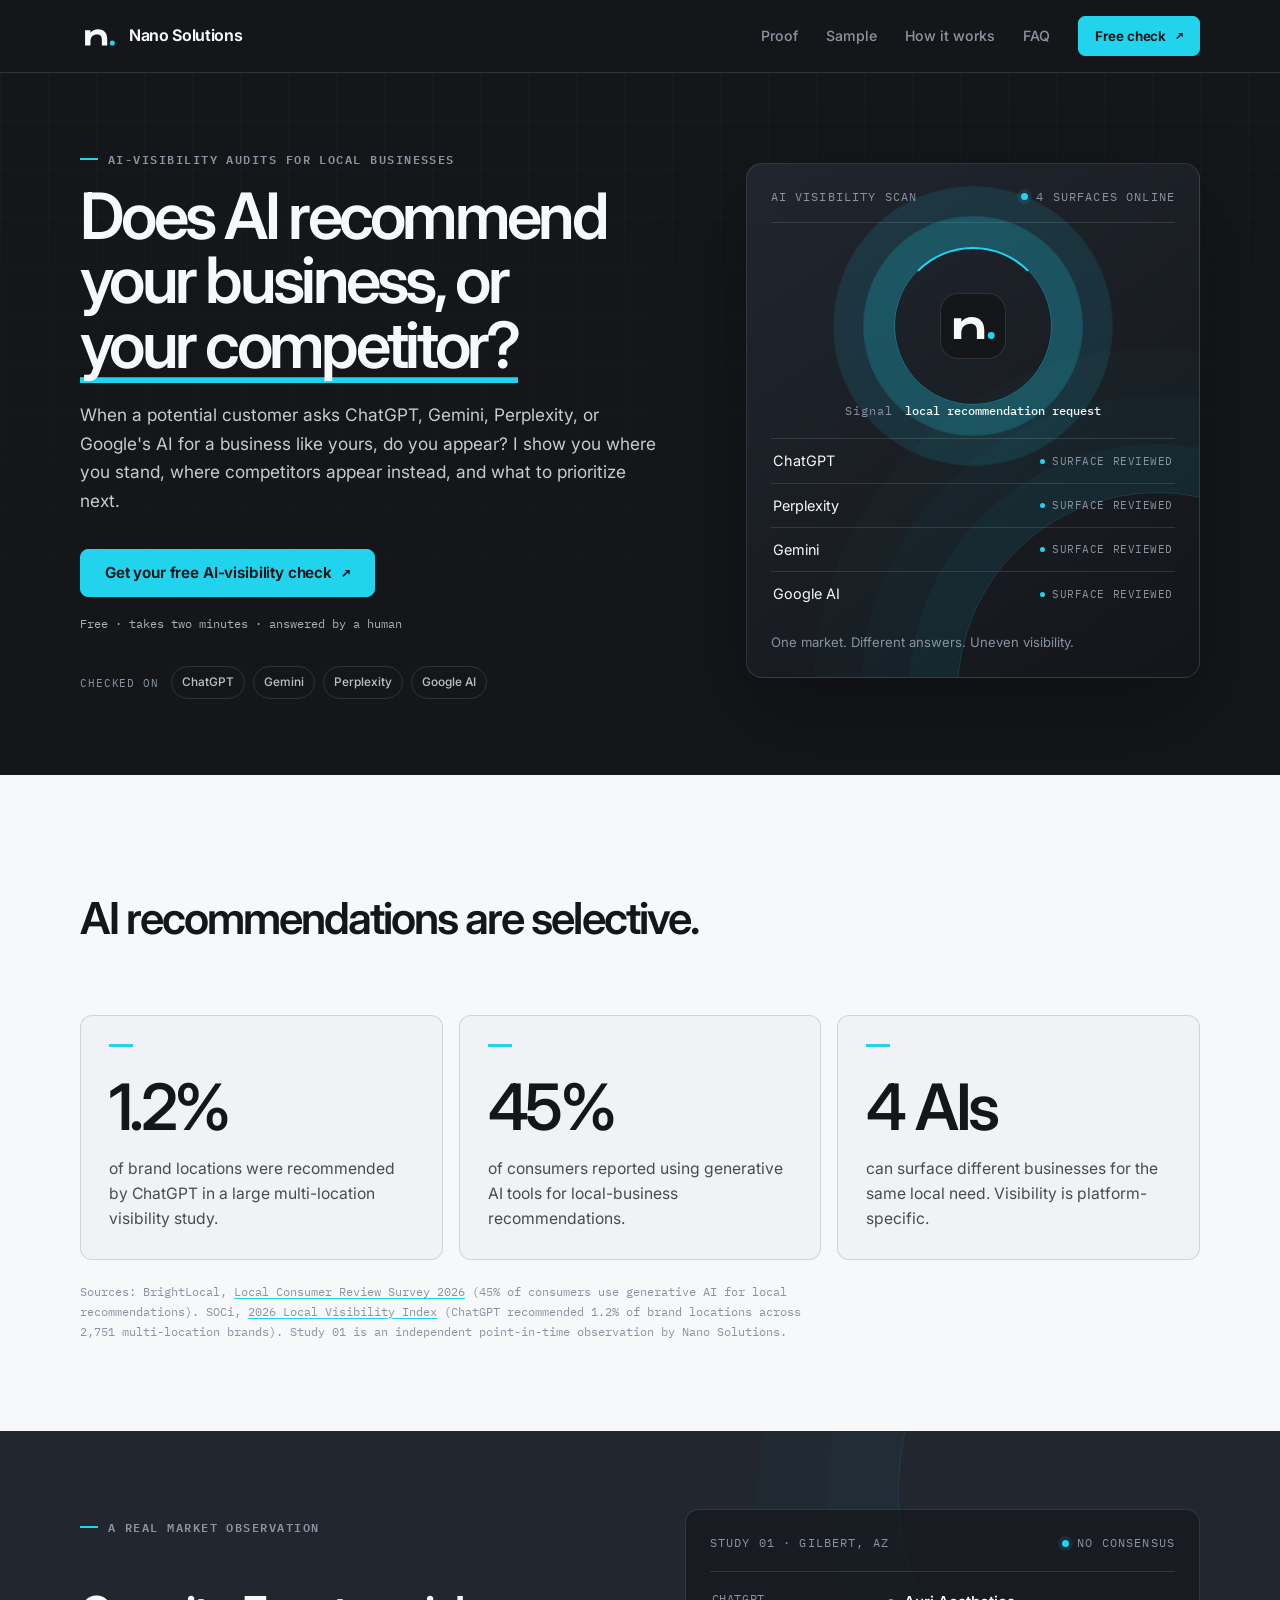
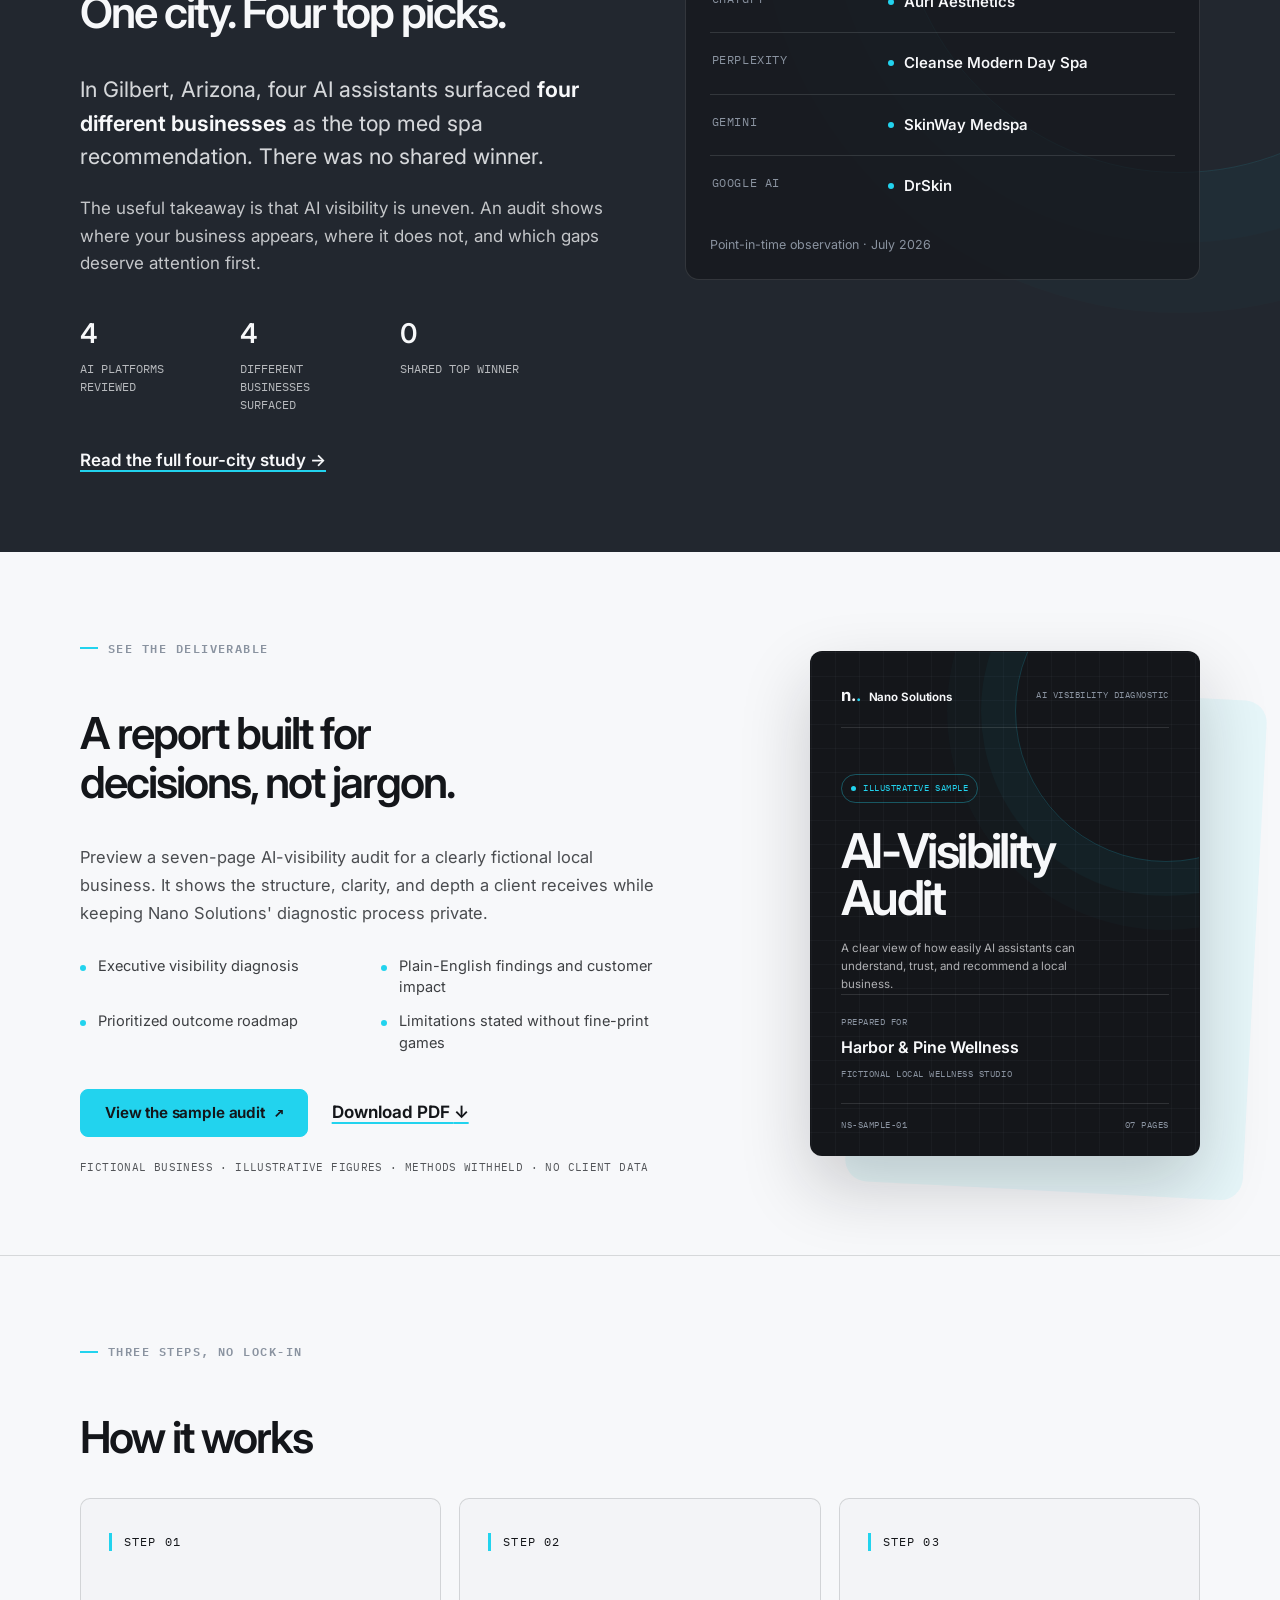
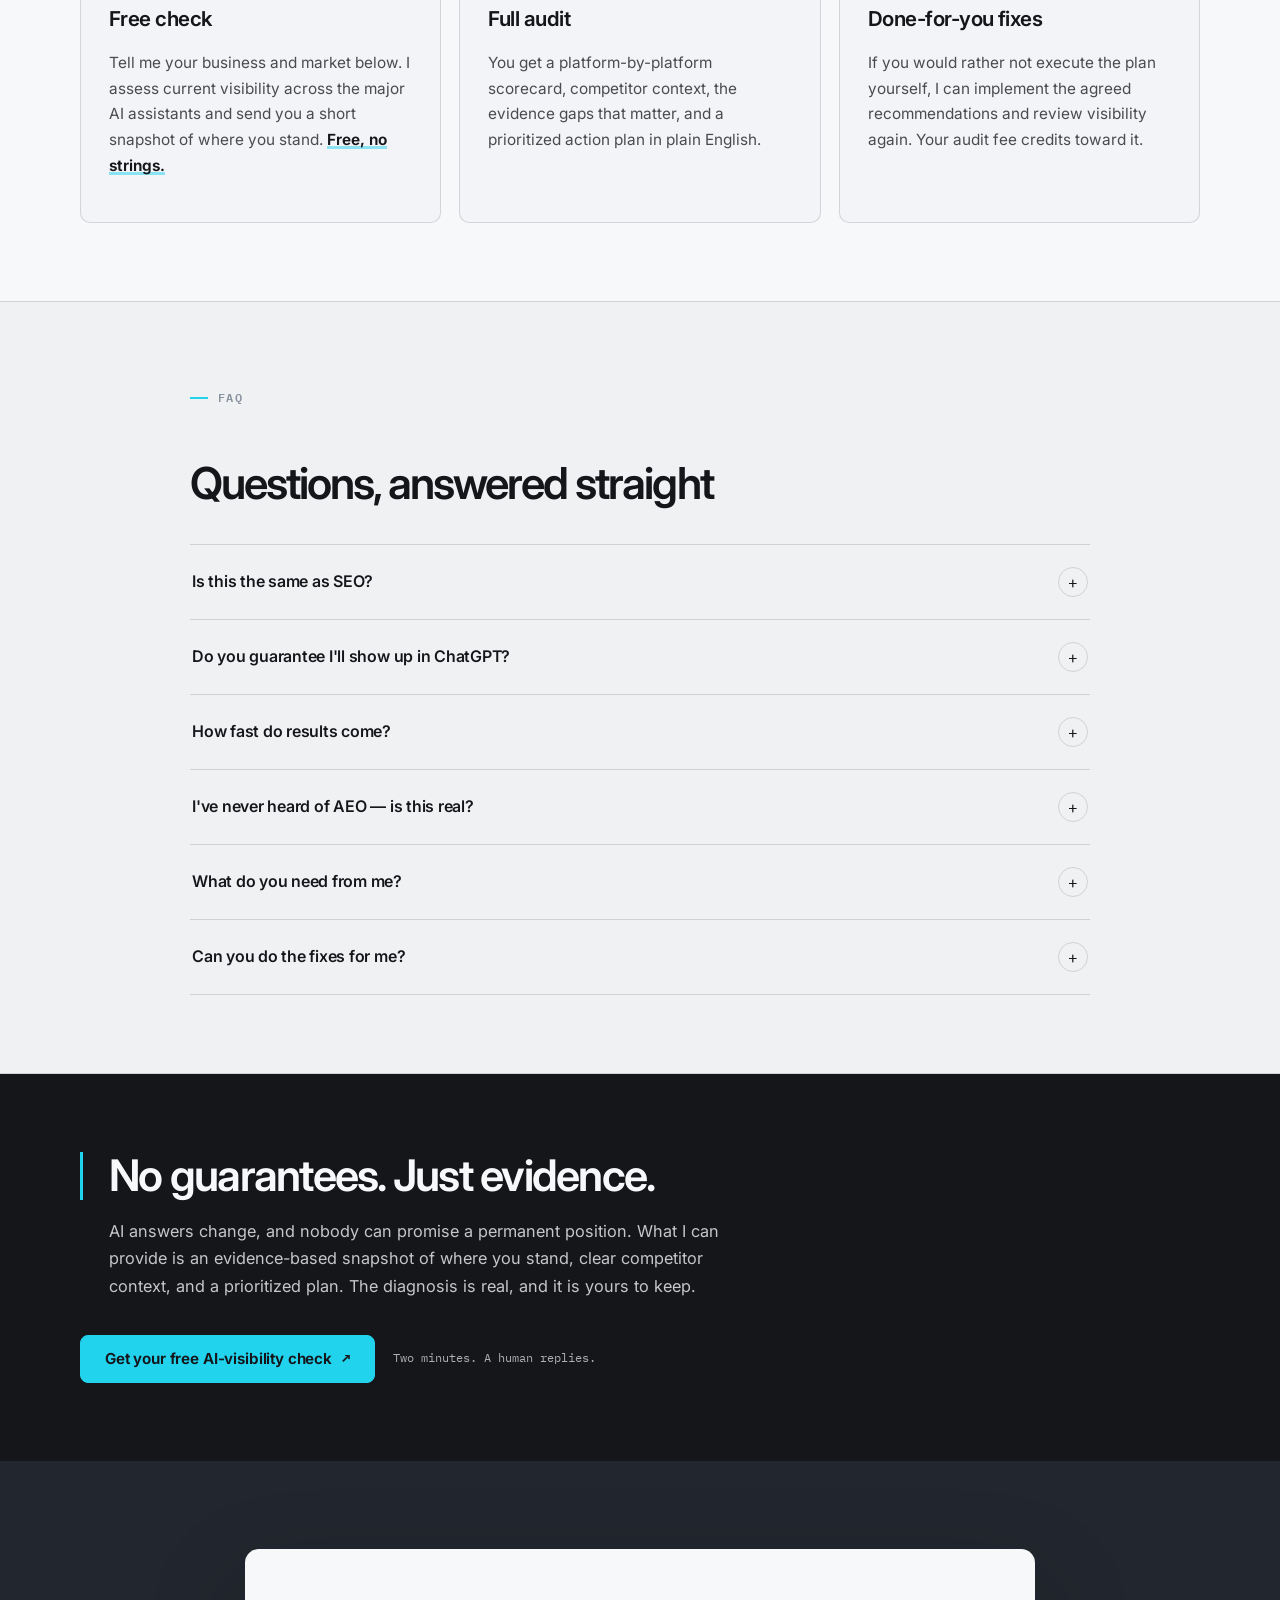
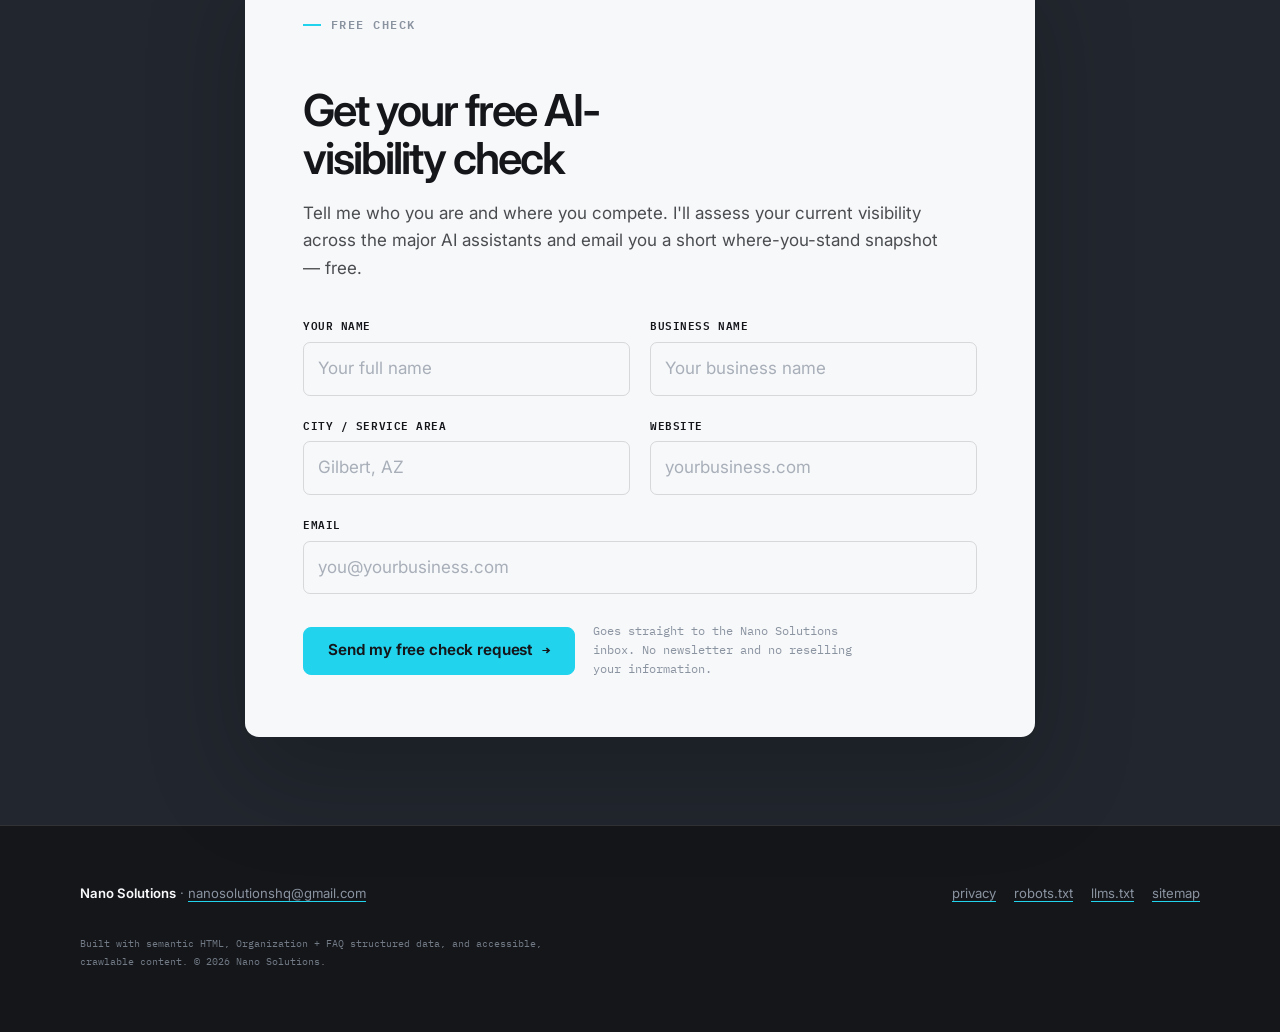
==== index.html @ 718b3ea7 "Publish privacy-safe Nano Solutions site" ====
<!DOCTYPE html>
<html lang="en">
<head>
  <meta charset="utf-8">
  <meta name="viewport" content="width=device-width, initial-scale=1">
  <title>Does AI Recommend Your Business? — Nano Solutions</title>
  <meta name="description" content="Nano Solutions checks whether ChatGPT, Gemini, Perplexity, and Google's AI recommend your local business — and hands you the fixes. Get a free AI-visibility check.">
  <link rel="canonical" href="https://nanosolutionshq.github.io/">
  <meta name="theme-color" content="#14161A">
  <meta name="color-scheme" content="light dark">
  <link rel="icon" type="image/svg+xml" href="favicon.svg">
  <link rel="icon" type="image/png" sizes="32x32" href="favicon-32.png">
  <link rel="apple-touch-icon" sizes="180x180" href="apple-touch-icon.png">
  <link rel="manifest" href="site.webmanifest">

  <!-- Open Graph / social -->
  <meta property="og:type" content="website">
  <meta property="og:site_name" content="Nano Solutions">
  <meta property="og:url" content="https://nanosolutionshq.github.io/">
  <meta property="og:title" content="Does AI recommend your business, or your competitor?">
  <meta property="og:description" content="When someone asks ChatGPT, Gemini, Perplexity, or Google's AI for the best business like yours, does it name you? I check all four, show you where you stand, and hand you the fixes.">
  <meta property="og:image" content="https://nanosolutionshq.github.io/og.png">
  <meta property="og:image:width" content="1200">
  <meta property="og:image:height" content="630">
  <meta property="og:image:alt" content="Nano Solutions — Does AI recommend your business, or your competitor?">
  <meta name="twitter:card" content="summary_large_image">
  <meta name="twitter:title" content="Does AI recommend your business, or your competitor?">
  <meta name="twitter:description" content="See whether ChatGPT, Gemini, Perplexity, and Google's AI surface your business — and get a clear priority list.">
  <meta name="twitter:image" content="https://nanosolutionshq.github.io/og.png">
  <meta name="twitter:image:alt" content="Nano Solutions — Does AI recommend your business, or your competitor?">

  <!-- Brand typography -->
  <link rel="preconnect" href="https://fonts.googleapis.com">
  <link rel="preconnect" href="https://fonts.gstatic.com" crossorigin>
  <link href="https://fonts.googleapis.com/css2?family=IBM+Plex+Mono:wght@400;500;600&amp;family=Inter:wght@400..800&amp;display=swap" rel="stylesheet">

  <!-- Structured data: Organization + WebSite + WebPage + FAQPage -->
  <script type="application/ld+json">
  {
    "@context": "https://schema.org",
    "@graph": [
      {
        "@type": "Organization",
        "@id": "https://nanosolutionshq.github.io/#org",
        "name": "Nano Solutions",
        "url": "https://nanosolutionshq.github.io/",
        "email": "nanosolutionshq@gmail.com",
        "image": "https://nanosolutionshq.github.io/og.png",
        "logo": "https://nanosolutionshq.github.io/logo.png",
        "slogan": "Does AI recommend your business, or your competitor?",
        "description": "Nano Solutions provides AI-visibility audits for local businesses, with platform-by-platform findings, competitor context, and prioritized recommendations.",
        "areaServed": { "@type": "Country", "name": "United States" },
        "knowsAbout": [
          "Answer Engine Optimization (AEO)",
          "Generative Engine Optimization (GEO)",
          "AI search visibility",
          "ChatGPT business recommendations",
          "Google AI Overviews",
          "Perplexity local recommendations",
          "Gemini local recommendations",
          "Local SEO"
        ],
        "contactPoint": {
          "@type": "ContactPoint",
          "email": "nanosolutionshq@gmail.com",
          "contactType": "sales",
          "availableLanguage": "English"
        },
        "makesOffer": [
          {
            "@type": "Offer",
            "name": "Free AI-visibility check",
            "price": "0",
            "priceCurrency": "USD",
            "description": "A concise review of current visibility across the major AI assistants for a business and its market."
          },
          {
            "@type": "Offer",
            "name": "Full AI-visibility audit",
            "description": "Platform-by-platform visibility findings, competitor context, evidence gaps, and a prioritized recommendation plan."
          },
          {
            "@type": "Offer",
            "name": "Done-for-you AI-visibility fixes",
            "description": "Implementation of agreed recommendations with a follow-up visibility review."
          }
        ]
      },
      {
        "@type": "WebSite",
        "@id": "https://nanosolutionshq.github.io/#website",
        "url": "https://nanosolutionshq.github.io/",
        "name": "Nano Solutions",
        "publisher": { "@id": "https://nanosolutionshq.github.io/#org" },
        "inLanguage": "en-US"
      },
      {
        "@type": "WebPage",
        "@id": "https://nanosolutionshq.github.io/#webpage",
        "url": "https://nanosolutionshq.github.io/",
        "name": "Does AI Recommend Your Business? — Nano Solutions",
        "description": "Nano Solutions checks whether ChatGPT, Gemini, Perplexity, and Google's AI recommend your local business — and hands you the fixes. Get a free AI-visibility check.",
        "isPartOf": { "@id": "https://nanosolutionshq.github.io/#website" },
        "about": { "@id": "https://nanosolutionshq.github.io/#org" },
        "inLanguage": "en-US"
      },
      {
        "@type": "FAQPage",
        "@id": "https://nanosolutionshq.github.io/#faq",
        "mainEntity": [
          {
            "@type": "Question",
            "name": "Is this the same as SEO?",
            "acceptedAnswer": {
              "@type": "Answer",
              "text": "No. SEO focuses on search results. This checks whether AI assistants name your business when someone asks for a recommendation. The disciplines overlap, but visibility in one does not guarantee visibility in the other."
            }
          },
          {
            "@type": "Question",
            "name": "Do you guarantee I'll show up in ChatGPT?",
            "acceptedAnswer": {
              "@type": "Answer",
              "text": "No — and anyone who guarantees that is lying. AI answers change across platforms and over time. What I provide is an honest, evidence-based snapshot of where you stand today and a prioritized plan for what to improve."
            }
          },
          {
            "@type": "Question",
            "name": "How fast do results come?",
            "acceptedAnswer": {
              "@type": "Answer",
              "text": "The audit itself is delivered in 3–5 days. Visibility can change over the following weeks after recommendations are implemented, but timing varies by platform and market."
            }
          },
          {
            "@type": "Question",
            "name": "I've never heard of AEO — is this real?",
            "acceptedAnswer": {
              "@type": "Answer",
              "text": "Yes. BrightLocal's 2026 survey found that 45% of consumers use generative AI for local-business recommendations, while SOCi found ChatGPT recommended 1.2% of brand locations in a large multi-location visibility study. AI visibility is already measurable — and highly selective."
            }
          },
          {
            "@type": "Question",
            "name": "What do you need from me?",
            "acceptedAnswer": {
              "@type": "Answer",
              "text": "Just your business name, city or service area, website, and main services. A Google Business Profile link helps but isn't required."
            }
          },
          {
            "@type": "Question",
            "name": "Can you do the fixes for me?",
            "acceptedAnswer": {
              "@type": "Answer",
              "text": "Yes. After the audit you can take the fix list and run with it, or have me implement it — done-for-you fixes are a separate engagement, and your audit fee credits toward it."
            }
          }
        ]
      }
    ]
  }
  </script>
  <link rel="stylesheet" href="assets/css/site.css?v=20260714-3">
  <script defer src="https://cloud.umami.is/script.js" data-website-id="a9b7ba1e-7be3-4b48-bb45-84d004ca94ab" data-domains="nanosolutionshq.github.io" data-exclude-search="true" data-exclude-hash="true" data-do-not-track="true"></script>
</head>
<body id="top">

  <a class="skip-link" href="#main">Skip to content</a>

  <header class="site-head">
    <div class="wrap">
      <a class="wordmark" href="#top" aria-label="Nano Solutions — home"><img class="brand-mark" src="assets/brand/mark-light.svg" alt="" width="38" height="38">Nano Solutions</a>
      <nav class="site-nav" aria-label="Site">
        <a href="#proof">Proof</a>
        <a href="#sample">Sample</a>
        <a href="#how-it-works">How it works</a>
        <a href="#faq">FAQ</a>
        <a class="btn small" href="#free-check" data-umami-event="free-check-cta" data-umami-event-placement="header">Free check</a>
      </nav>
    </div>
  </header>

  <main id="main">

    <!-- 1 · Hero -->
    <section class="hero" aria-labelledby="hero-h">
      <div class="wrap">
        <div class="hero-copy">
          <p class="eyebrow">AI-visibility audits for local businesses</p>
          <h1 id="hero-h">Does AI recommend your business, or <em>your competitor?</em></h1>
          <p class="sub">When a potential customer asks ChatGPT, Gemini, Perplexity, or Google's AI for a business like yours, do you appear? I show you where you stand, where competitors appear instead, and what to prioritize next.</p>
          <div class="cta-row">
            <a class="btn" href="#free-check" data-umami-event="free-check-cta" data-umami-event-placement="hero">Get your free AI-visibility check</a>
            <span class="micro">Free · takes two minutes · answered by a human</span>
          </div>
          <div class="engines" aria-label="AI engines checked">
            <span class="lead-in">Checked on</span>
            <span class="pill">ChatGPT</span>
            <span class="pill">Gemini</span>
            <span class="pill">Perplexity</span>
            <span class="pill">Google AI</span>
          </div>
        </div>
        <aside class="scan-panel" aria-label="AI visibility diagnostic across four engines">
          <div class="panel-bar"><span>AI visibility scan</span><span class="signal"><i aria-hidden="true"></i>4 surfaces online</span></div>
          <div class="scan-stage" aria-hidden="true">
            <div class="scan-rings"><div class="scan-core"><img src="assets/brand/mark-light.svg" alt="" width="64" height="64"></div></div>
            <div class="scan-query"><span>Signal</span><strong>local recommendation request</strong></div>
          </div>
          <ul class="engine-readout">
            <li><span>ChatGPT</span><span class="status">surface reviewed</span></li>
            <li><span>Perplexity</span><span class="status">surface reviewed</span></li>
            <li><span>Gemini</span><span class="status">surface reviewed</span></li>
            <li><span>Google AI</span><span class="status">surface reviewed</span></li>
          </ul>
          <p class="scan-foot">One market. Different answers. Uneven visibility.</p>
        </aside>
      </div>
    </section>

    <!-- 2 · Stats -->
    <section class="stats" aria-labelledby="stats-h">
      <div class="wrap">
        <div class="section-head">
          <h2 id="stats-h">AI recommendations are selective.</h2>
        </div>
        <dl class="stat-grid" aria-label="AI visibility market statistics">
          <div class="stat">
            <div class="tick" aria-hidden="true"></div>
            <dt class="value">1.2%</dt>
            <dd class="label">of brand locations were recommended by ChatGPT in a large multi-location visibility study.</dd>
          </div>
          <div class="stat">
            <div class="tick" aria-hidden="true"></div>
            <dt class="value">45%</dt>
            <dd class="label">of consumers reported using generative AI tools for local-business recommendations.</dd>
          </div>
          <div class="stat">
            <div class="tick" aria-hidden="true"></div>
            <dt class="value">4 AIs</dt>
            <dd class="label">can surface different businesses for the same local need. Visibility is platform-specific.</dd>
          </div>
        </dl>
        <p class="stat-note">Sources: BrightLocal, <a href="https://www.brightlocal.com/research/local-consumer-review-survey/">Local Consumer Review Survey 2026</a> (45% of consumers use generative AI for local recommendations). SOCi, <a href="https://www.soci.ai/news/in-ai-driven-discovery-few-brands-are-chosen-most-disappear/">2026 Local Visibility Index</a> (ChatGPT recommended 1.2% of brand locations across 2,751 multi-location brands). Study 01 is an independent point-in-time observation by Nano Solutions.</p>
      </div>
    </section>

    <!-- 3 · Proof -->
    <section class="band" id="proof" aria-labelledby="proof-h">
      <div class="wrap">
        <div class="proof-layout">
          <div>
            <div class="section-head">
              <p class="eyebrow">A real market observation</p>
              <h2 id="proof-h">One city. Four top picks.</h2>
            </div>
            <p class="proof-lead">In Gilbert, Arizona, four AI assistants surfaced <strong>four different businesses</strong> as the top med spa recommendation. There was no shared winner.</p>
            <p class="proof-body">The useful takeaway is that AI visibility is uneven. An audit shows where your business appears, where it does not, and which gaps deserve attention first.</p>
            <div class="proof-figures">
              <div class="fig"><div class="n">4</div><div class="t">AI platforms reviewed</div></div>
              <div class="fig"><div class="n">4</div><div class="t">different businesses surfaced</div></div>
              <div class="fig"><div class="n">0</div><div class="t">shared top winner</div></div>
            </div>
            <a class="study-link" href="/study" data-umami-event="study-view" data-umami-event-placement="proof">Read the full four-city study →</a>
          </div>
          <aside class="proof-data" aria-label="Gilbert study results: four AI engines named four different top businesses">
            <div class="panel-bar"><span>Study 01 · Gilbert, AZ</span><span class="signal"><i aria-hidden="true"></i>No consensus</span></div>
            <dl class="answer-matrix">
              <div class="answer-row"><dt>ChatGPT</dt><dd>Auri Aesthetics</dd></div>
              <div class="answer-row"><dt>Perplexity</dt><dd>Cleanse Modern Day Spa</dd></div>
              <div class="answer-row"><dt>Gemini</dt><dd>SkinWay Medspa</dd></div>
              <div class="answer-row"><dt>Google AI</dt><dd>DrSkin</dd></div>
            </dl>
            <p class="proof-data-note">Point-in-time observation · July 2026</p>
          </aside>
        </div>
      </div>
    </section>

    <!-- 4 · Sample deliverable -->
    <section class="sample-section" id="sample" aria-labelledby="sample-h">
      <div class="wrap sample-layout">
        <div class="sample-copy">
          <p class="eyebrow">See the deliverable</p>
          <h2 id="sample-h">A report built for decisions, not jargon.</h2>
          <p class="sample-lead">Preview a seven-page AI-visibility audit for a clearly fictional local business. It shows the structure, clarity, and depth a client receives while keeping Nano Solutions' diagnostic process private.</p>
          <ul class="sample-list">
            <li>Executive visibility diagnosis</li>
            <li>Plain-English findings and customer impact</li>
            <li>Prioritized outcome roadmap</li>
            <li>Limitations stated without fine-print games</li>
          </ul>
          <div class="sample-actions">
            <a class="btn" href="/sample-audit" data-umami-event="sample-audit-view" data-umami-event-placement="homepage">View the sample audit</a>
            <a class="sample-download" href="assets/sample/nano-solutions-sample-ai-visibility-audit.pdf" download data-umami-event="sample-audit-download" data-umami-event-placement="homepage">Download PDF <span aria-hidden="true">↓</span></a>
          </div>
          <p class="sample-note">Fictional business · Illustrative figures · Methods withheld · No client data</p>
        </div>

        <a class="sample-preview" href="/sample-audit" aria-label="Open the seven-page sample AI-visibility audit" data-umami-event="sample-audit-view" data-umami-event-placement="cover-preview">
          <span class="sample-sheet" aria-hidden="true">
            <span class="sample-sheet-head"><span><b>n.</b> Nano Solutions</span><span>AI visibility diagnostic</span></span>
            <span class="sample-badge"><i></i> Illustrative sample</span>
            <strong class="sample-title">AI-Visibility<br>Audit</strong>
            <span class="sample-subtitle">A clear view of how easily AI assistants can understand, trust, and recommend a local business.</span>
            <span class="sample-client"><small>Prepared for</small>Harbor &amp; Pine Wellness<em>Fictional local wellness studio</em></span>
            <span class="sample-sheet-foot"><span>NS-SAMPLE-01</span><span>07 pages</span></span>
          </span>
        </a>
      </div>
    </section>

    <!-- 5 · How it works -->
    <section id="how-it-works" aria-labelledby="how-h">
      <div class="wrap">
        <div class="section-head">
          <p class="eyebrow">Three steps, no lock-in</p>
          <h2 id="how-h">How it works</h2>
        </div>
        <div class="steps">
          <div class="step">
            <span class="num">STEP 01</span>
            <h3>Free check</h3>
            <p>Tell me your business and market below. I assess current visibility across the major AI assistants and send you a short snapshot of where you stand. <span class="free-tag">Free, no strings.</span></p>
          </div>
          <div class="step">
            <span class="num">STEP 02</span>
            <h3>Full audit</h3>
            <p>You get a platform-by-platform scorecard, competitor context, the evidence gaps that matter, and a prioritized action plan in plain English.</p>
          </div>
          <div class="step">
            <span class="num">STEP 03</span>
            <h3>Done-for-you fixes</h3>
            <p>If you would rather not execute the plan yourself, I can implement the agreed recommendations and review visibility again. Your audit fee credits toward it.</p>
          </div>
        </div>
      </div>
    </section>

    <!-- 6 · FAQ -->
    <section class="band" id="faq" aria-labelledby="faq-h">
      <div class="wrap">
        <div class="section-head">
          <p class="eyebrow">FAQ</p>
          <h2 id="faq-h">Questions, answered straight</h2>
        </div>
        <div class="faq-list">
          <details class="faq-item">
            <summary>Is this the same as SEO?</summary>
            <div class="answer"><p>No. SEO focuses on search results. This checks whether AI assistants name your business when someone asks for a recommendation. The disciplines overlap, but visibility in one does not guarantee visibility in the other.</p></div>
          </details>
          <details class="faq-item">
            <summary>Do you guarantee I'll show up in ChatGPT?</summary>
            <div class="answer"><p>No — and anyone who guarantees that is lying. AI answers change across platforms and over time. What I provide is an honest, evidence-based snapshot of where you stand today and a prioritized plan for what to improve.</p></div>
          </details>
          <details class="faq-item">
            <summary>How fast do results come?</summary>
            <div class="answer"><p>The audit itself is delivered in 3–5 days. Visibility can change over the following weeks after recommendations are implemented, but timing varies by platform and market.</p></div>
          </details>
          <details class="faq-item">
            <summary>I've never heard of AEO — is this real?</summary>
            <div class="answer"><p>Yes. BrightLocal's 2026 survey found that 45% of consumers use generative AI for local-business recommendations, while SOCi found ChatGPT recommended 1.2% of brand locations in a large multi-location visibility study. AI visibility is already measurable — and highly selective.</p></div>
          </details>
          <details class="faq-item">
            <summary>What do you need from me?</summary>
            <div class="answer"><p>Just your business name, city or service area, website, and main services. A Google Business Profile link helps but isn't required.</p></div>
          </details>
          <details class="faq-item">
            <summary>Can you do the fixes for me?</summary>
            <div class="answer"><p>Yes. After the audit you can take the fix list and run with it, or have me implement it — done-for-you fixes are a separate engagement, and your audit fee credits toward it.</p></div>
          </details>
        </div>
      </div>
    </section>

    <!-- 7 · Honesty + final CTA -->
    <section class="honesty" aria-labelledby="honesty-h">
      <div class="wrap">
        <h2 id="honesty-h" class="visually-hidden">The honest version</h2>
        <p class="honesty-lead">No guarantees. Just evidence.</p>
        <p class="honesty-copy">AI answers change, and nobody can promise a permanent position. What I can provide is an evidence-based snapshot of where you stand, clear competitor context, and a prioritized plan. The diagnosis is real, and it is yours to keep.</p>
        <div class="cta-row">
          <a class="btn" href="#free-check" data-umami-event="free-check-cta" data-umami-event-placement="honesty">Get your free AI-visibility check</a>
          <span class="micro">Two minutes. A human replies.</span>
        </div>
      </div>
    </section>

    <!-- 8 · Free check form -->
    <section class="check" id="free-check" aria-labelledby="check-h">
      <div class="wrap">
        <div class="form-card">
          <p class="eyebrow">Free check</p>
          <h2 id="check-h">Get your free AI-visibility check</h2>
          <p class="form-sub">Tell me who you are and where you compete. I'll assess your current visibility across the major AI assistants and email you a short where-you-stand snapshot — free.</p>
          <form action="https://formsubmit.co/nanosolutionshq@gmail.com" method="POST">
            <input type="hidden" name="_subject" value="New free AI-visibility check request">
            <input type="hidden" name="_template" value="table">
            <input type="hidden" name="_captcha" value="false">
            <input type="hidden" name="_next" value="https://nanosolutionshq.github.io/thanks.html">
            <input type="text" name="_honey" class="hp" tabindex="-1" autocomplete="off" aria-hidden="true">
            <div class="field-grid">
              <div class="field">
                <label for="f-name">Your name</label>
                <input id="f-name" name="name" type="text" required autocomplete="name" placeholder="Your full name">
              </div>
              <div class="field">
                <label for="f-business">Business name</label>
                <input id="f-business" name="business" type="text" required autocomplete="organization" placeholder="Your business name">
              </div>
              <div class="field">
                <label for="f-city">City / service area</label>
                <input id="f-city" name="city" type="text" required placeholder="Gilbert, AZ">
              </div>
              <div class="field">
                <label for="f-website">Website</label>
                <input id="f-website" name="website" type="text" inputmode="url" autocomplete="url" placeholder="yourbusiness.com">
              </div>
              <div class="field full">
                <label for="f-email">Email</label>
                <input id="f-email" name="email" type="email" required autocomplete="email" placeholder="you@yourbusiness.com">
              </div>
            </div>
            <div class="form-actions">
              <button class="btn" type="submit" data-umami-event="free-check-submit">Send my free check request</button>
              <span class="micro">Goes straight to the Nano Solutions inbox. No newsletter and no reselling your information.</span>
            </div>
          </form>
        </div>
      </div>
    </section>

  </main>

  <footer class="site-foot">
    <div class="wrap">
      <div class="row">
        <p><span class="brand">Nano Solutions</span> · <a href="mailto:nanosolutionshq@gmail.com" data-umami-event="email-click" data-umami-event-placement="footer">nanosolutionshq@gmail.com</a></p>
        <nav aria-label="Site information">
          <a href="privacy.html">privacy</a>
          <a href="robots.txt">robots.txt</a>
          <a href="llms.txt">llms.txt</a>
          <a href="sitemap.xml">sitemap</a>
        </nav>
      </div>
      <p class="dogfood">Built with semantic HTML, Organization + FAQ structured data, and accessible, crawlable content. © 2026 Nano Solutions.</p>
    </div>
  </footer>

</body>
</html>
---- assets/css/site.css ----
/* Nano Solutions — shared visual system
   Brand tokens are intentionally limited to Ink, Slate, Cyan, Paper, and Gray. */

:root {
  --ink: #14161A;
  --slate: #22272F;
  --cyan: #22D3EE;
  --paper: #F7F8FA;
  --gray: #8A93A0;
  --bg: var(--paper);
  --card: var(--paper);
  --blue: var(--cyan);
  --blue-deep: var(--cyan);
  --blue-soft: rgba(34, 211, 238, 0.1);
  --slate-light: var(--gray);
  --line: rgba(20, 22, 26, 0.14);
  --line-dark: rgba(247, 248, 250, 0.12);
  --surface-dark: rgba(34, 39, 47, 0.74);
  --shadow: 0 18px 48px rgba(20, 22, 26, 0.1);
}

* {
  box-sizing: border-box;
}

html {
  scroll-behavior: smooth;
  scroll-padding-top: 5rem;
}

body {
  margin: 0;
  overflow-x: clip;
  background: var(--paper);
  color: var(--ink);
  font-family: "Inter", system-ui, -apple-system, "Segoe UI", sans-serif;
  font-size: 17px;
  line-height: 1.62;
  -webkit-font-smoothing: antialiased;
  text-rendering: optimizeLegibility;
}

::selection {
  background: var(--cyan);
  color: var(--ink);
}

img {
  display: block;
  max-width: 100%;
}

a {
  color: inherit;
  text-decoration-color: var(--cyan);
  text-decoration-thickness: 0.11em;
  text-underline-offset: 0.22em;
}

a:hover {
  text-decoration-color: currentColor;
}

:focus-visible {
  outline: 3px solid var(--cyan);
  outline-offset: 4px;
  border-radius: 4px;
}

.wrap {
  width: min(100% - 48px, 1120px);
  max-width: none;
  margin-inline: auto;
  padding: 0;
}

.skip-link {
  position: fixed;
  z-index: 100;
  top: 12px;
  left: 12px;
  transform: translateY(-160%);
  padding: 10px 14px;
  background: var(--cyan);
  color: var(--ink);
  font-family: "IBM Plex Mono", ui-monospace, monospace;
  font-size: 0.8rem;
  font-weight: 600;
  text-decoration: none;
}

.skip-link:focus {
  transform: translateY(0);
}

.visually-hidden {
  position: absolute;
  width: 1px;
  height: 1px;
  margin: -1px;
  padding: 0;
  overflow: hidden;
  clip: rect(0 0 0 0);
  white-space: nowrap;
  border: 0;
}

/* Header */

.site-head {
  position: relative;
  z-index: 20;
  padding: 0;
  background: var(--ink);
  color: var(--paper);
  border-bottom: 1px solid var(--line-dark);
}

.site-head .wrap {
  min-height: 72px;
  display: flex;
  align-items: center;
  justify-content: space-between;
  gap: 24px;
}

.wordmark {
  display: inline-flex;
  align-items: center;
  gap: 11px;
  color: var(--paper);
  font-size: 1rem;
  font-weight: 650;
  letter-spacing: -0.02em;
  text-decoration: none;
}

.wordmark:hover {
  color: var(--paper);
  text-decoration: none;
}

.brand-mark {
  width: 38px;
  height: 38px;
  flex: none;
}

.site-nav {
  display: flex;
  align-items: center;
  gap: 28px;
  font-size: 0.88rem;
  font-weight: 520;
}

.site-nav a {
  color: var(--gray);
  text-decoration: none;
}

.site-nav a:hover {
  color: var(--paper);
}

/* Buttons */

.btn,
.site-nav .btn {
  display: inline-flex;
  min-height: 48px;
  align-items: center;
  justify-content: center;
  gap: 10px;
  padding: 13px 24px;
  border: 1px solid var(--cyan);
  border-radius: 8px;
  background: var(--cyan);
  box-shadow: none;
  color: var(--ink);
  cursor: pointer;
  font: 650 0.95rem/1.2 "Inter", system-ui, sans-serif;
  letter-spacing: -0.01em;
  text-decoration: none;
  transition: transform 160ms ease, box-shadow 160ms ease, background 160ms ease;
}

.btn::after {
  content: "↗";
  font-family: "IBM Plex Mono", ui-monospace, monospace;
  font-size: 0.9em;
}

button.btn::after {
  content: "→";
}

.btn:hover {
  background: var(--cyan);
  color: var(--ink);
  text-decoration: none;
  transform: translateY(-2px);
  box-shadow: 0 12px 30px rgba(34, 211, 238, 0.16);
}

.btn.small {
  min-height: 40px;
  padding: 9px 16px;
  border-radius: 7px;
  font-size: 0.84rem;
}

/* Shared labels and headings */

.eyebrow,
.panel-label,
.dateline,
.micro,
.stat-note,
.num,
.scan-readout,
.meta-line {
  font-family: "IBM Plex Mono", ui-monospace, "Cascadia Mono", monospace;
}

.eyebrow {
  display: inline-flex;
  align-items: center;
  gap: 10px;
  margin: 0 0 16px;
  color: var(--gray);
  font-size: 0.76rem;
  font-weight: 600;
  letter-spacing: 0.12em;
  line-height: 1.4;
  text-transform: uppercase;
}

.eyebrow::before {
  width: 18px;
  height: 2px;
  background: var(--cyan);
  content: "";
}

h1,
h2,
h3 {
  color: inherit;
  text-wrap: balance;
}

h2 {
  max-width: 24ch;
  font-size: clamp(1.95rem, 3.5vw, 2.75rem);
  font-weight: 600;
  letter-spacing: -0.045em;
  line-height: 1.1;
}

.section-head {
  margin-bottom: 36px;
}

.section-head .eyebrow {
  margin-bottom: 16px;
}

/* Homepage hero */

.hero {
  position: relative;
  isolation: isolate;
  overflow: hidden;
  padding: 68px 0 76px;
  background: var(--ink);
  color: var(--paper);
}

.hero::before,
.article-hero::before,
.thank-you::before {
  position: absolute;
  z-index: -1;
  inset: 0;
  background-image:
    linear-gradient(rgba(247, 248, 250, 0.025) 1px, transparent 1px),
    linear-gradient(90deg, rgba(247, 248, 250, 0.025) 1px, transparent 1px);
  background-size: 48px 48px;
  content: "";
  mask-image: linear-gradient(to bottom, black, transparent 92%);
}

.hero .wrap {
  display: grid;
  grid-template-columns: minmax(0, 1.06fr) minmax(350px, 0.82fr);
  align-items: center;
  gap: clamp(46px, 6.5vw, 78px);
}

.hero-copy {
  min-width: 0;
}

.hero h1 {
  max-width: 13.5ch;
  margin: 0;
  color: var(--paper);
  font-size: clamp(3rem, 5vw, 4.65rem);
  font-weight: 590;
  letter-spacing: -0.058em;
  line-height: 1.01;
}

.hero h1 em {
  color: var(--paper);
  font-style: normal;
  box-shadow: inset 0 -0.09em var(--cyan);
}

.hero .sub {
  max-width: 58ch;
  margin-top: 24px;
  color: rgba(247, 248, 250, 0.8);
  font-size: 1.08rem;
  line-height: 1.65;
}

.hero .cta-row,
.honesty .cta-row {
  display: flex;
  align-items: center;
  gap: 18px;
  margin-top: 34px;
  flex-wrap: wrap;
}

.micro {
  color: rgba(247, 248, 250, 0.68);
  font-size: 0.76rem;
  line-height: 1.55;
}

.engines {
  display: flex;
  align-items: center;
  gap: 8px;
  margin-top: 32px;
  flex-wrap: wrap;
}

.engines .lead-in {
  margin-right: 4px;
  color: var(--gray);
  font-family: "IBM Plex Mono", ui-monospace, monospace;
  font-size: 0.7rem;
  letter-spacing: 0.08em;
  text-transform: uppercase;
}

.engines .pill {
  padding: 6px 10px;
  background: transparent;
  border: 1px solid var(--line-dark);
  border-radius: 999px;
  color: rgba(247, 248, 250, 0.74);
  font-size: 0.74rem;
  font-weight: 520;
}

/* Diagnostic hero panel */

.scan-panel {
  position: relative;
  overflow: hidden;
  min-height: 450px;
  padding: 24px;
  background: linear-gradient(145deg, rgba(34, 39, 47, 0.96), rgba(20, 22, 26, 0.96));
  border: 1px solid var(--line-dark);
  border-radius: 16px;
  box-shadow: 0 36px 90px rgba(0, 0, 0, 0.28);
}

.scan-panel::after {
  position: absolute;
  right: -35%;
  bottom: -42%;
  width: 88%;
  aspect-ratio: 1;
  border: 1px solid rgba(34, 211, 238, 0.2);
  border-radius: 50%;
  box-shadow:
    0 0 0 48px rgba(34, 211, 238, 0.035),
    0 0 0 96px rgba(34, 211, 238, 0.025),
    0 0 0 144px rgba(34, 211, 238, 0.015);
  content: "";
}

.panel-bar {
  position: relative;
  z-index: 2;
  display: flex;
  align-items: center;
  justify-content: space-between;
  padding-bottom: 16px;
  border-bottom: 1px solid var(--line-dark);
  color: var(--gray);
  font-family: "IBM Plex Mono", ui-monospace, monospace;
  font-size: 0.72rem;
  letter-spacing: 0.1em;
  text-transform: uppercase;
}

.signal {
  display: inline-flex;
  align-items: center;
  gap: 8px;
}

.signal i {
  width: 7px;
  height: 7px;
  background: var(--cyan);
  border-radius: 50%;
  box-shadow: 0 0 0 4px rgba(34, 211, 238, 0.1);
}

.scan-stage {
  position: relative;
  z-index: 2;
  display: grid;
  min-height: 205px;
  place-items: center;
}

.scan-rings {
  position: relative;
  width: 158px;
  aspect-ratio: 1;
  display: grid;
  place-items: center;
  border: 1px solid rgba(34, 211, 238, 0.46);
  border-radius: 50%;
  box-shadow:
    0 0 0 30px rgba(34, 211, 238, 0.055),
    0 0 0 31px rgba(34, 211, 238, 0.15),
    0 0 0 60px rgba(34, 211, 238, 0.025),
    0 0 0 61px rgba(34, 211, 238, 0.09);
}

.scan-rings::after {
  position: absolute;
  inset: -1px;
  border-top: 2px solid var(--cyan);
  border-right: 2px solid transparent;
  border-bottom: 2px solid transparent;
  border-left: 2px solid transparent;
  border-radius: 50%;
  content: "";
  animation: scan-rotate 12s linear infinite;
}

.scan-core {
  width: 66px;
  height: 66px;
  padding: 6px;
  background: var(--ink);
  border: 1px solid var(--line-dark);
  border-radius: 18px;
}

.scan-core img {
  width: 100%;
  height: 100%;
}

.scan-query {
  position: absolute;
  right: 0;
  bottom: 8px;
  left: 0;
  display: flex;
  align-items: baseline;
  justify-content: center;
  gap: 12px;
  color: var(--gray);
  font-family: "IBM Plex Mono", ui-monospace, monospace;
  font-size: 0.72rem;
  letter-spacing: 0.08em;
}

.scan-query strong {
  color: var(--paper);
  font-weight: 500;
  letter-spacing: 0;
}

.engine-readout {
  position: relative;
  z-index: 2;
  display: grid;
  margin: 10px 0 0;
  padding: 0;
  list-style: none;
}

.engine-readout li {
  display: flex;
  align-items: center;
  justify-content: space-between;
  gap: 12px;
  padding: 10px 2px;
  border-top: 1px solid var(--line-dark);
  color: var(--paper);
  font-size: 0.9rem;
}

.engine-readout .status {
  color: var(--gray);
  font-family: "IBM Plex Mono", ui-monospace, monospace;
  font-size: 0.7rem;
  letter-spacing: 0.05em;
  text-transform: uppercase;
}

.engine-readout .status::before {
  display: inline-block;
  width: 5px;
  height: 5px;
  margin-right: 7px;
  background: var(--cyan);
  border-radius: 50%;
  content: "";
  vertical-align: 1px;
}

.scan-foot {
  position: relative;
  z-index: 2;
  margin: 16px 0 0;
  color: var(--gray);
  font-size: 0.82rem;
}

@keyframes scan-rotate {
  to { transform: rotate(360deg); }
}

/* Main sections */

section {
  padding: 78px 0;
}

.stats {
  padding-top: 82px;
  background: var(--paper);
}

.stats .section-head {
  display: flex;
  align-items: end;
  justify-content: space-between;
}

.stat-grid {
  display: grid;
  margin: 0;
  padding: 0;
  grid-template-columns: repeat(3, 1fr);
  gap: 16px;
  border: 0;
}

.stat {
  position: relative;
  min-height: 220px;
  padding: 28px;
  background: rgba(138, 147, 160, 0.055);
  border: 1px solid var(--line);
  border-radius: 12px;
}

.stat .tick {
  width: 24px;
  height: 3px;
  margin-bottom: 30px;
  background: var(--cyan);
  border-radius: 0;
}

.stat .value {
  color: var(--ink);
  font-size: clamp(2.8rem, 5vw, 4.4rem);
  font-weight: 570;
  letter-spacing: -0.055em;
  line-height: 0.95;
}

.stat .label {
  max-width: 31ch;
  margin: 18px 0 0;
  color: rgba(20, 22, 26, 0.76);
  font-size: 0.98rem;
  line-height: 1.6;
}

.stat-note {
  max-width: 105ch;
  margin-top: 22px;
  color: var(--gray);
  font-size: 0.74rem;
  line-height: 1.68;
}

.stat-note a,
.article-body a,
.sources a {
  color: inherit;
  text-decoration: underline;
  text-decoration-color: var(--cyan);
  text-underline-offset: 0.2em;
}

/* Proof */

#proof.band {
  position: relative;
  overflow: hidden;
  background: var(--slate);
  border: 0;
  color: var(--paper);
}

#proof.band::after {
  position: absolute;
  top: -220px;
  right: -180px;
  width: 560px;
  height: 560px;
  border: 1px solid rgba(34, 211, 238, 0.12);
  border-radius: 50%;
  box-shadow:
    0 0 0 70px rgba(34, 211, 238, 0.02),
    0 0 0 140px rgba(34, 211, 238, 0.015);
  content: "";
}

.proof-layout {
  position: relative;
  z-index: 1;
  display: grid;
  grid-template-columns: minmax(0, 1fr) minmax(390px, 0.96fr);
  gap: clamp(48px, 6vw, 68px);
  align-items: start;
}

#proof h2 {
  color: var(--paper);
}

.proof-lead {
  max-width: 42ch;
  color: rgba(247, 248, 250, 0.84);
  font-size: clamp(1.15rem, 2vw, 1.34rem);
  font-weight: 430;
  line-height: 1.55;
}

.proof-lead strong {
  color: var(--paper);
  font-weight: 650;
}

.proof-body {
  max-width: 58ch;
  margin-top: 22px;
  color: rgba(247, 248, 250, 0.76);
}

.proof-figures {
  display: flex;
  gap: 30px;
  margin-top: 34px;
  flex-wrap: wrap;
}

.fig {
  max-width: 130px;
}

.fig .n {
  color: var(--paper);
  font-size: 1.7rem;
  font-weight: 590;
  letter-spacing: -0.04em;
}

.fig .t {
  margin-top: 4px;
  color: rgba(247, 248, 250, 0.7);
  font-family: "IBM Plex Mono", ui-monospace, monospace;
  font-size: 0.74rem;
  line-height: 1.55;
  text-transform: uppercase;
}

.study-link {
  display: inline-flex;
  margin-top: 32px;
  color: var(--paper);
  font-weight: 600;
  text-decoration-color: var(--cyan);
}

.proof-data {
  padding: 24px;
  background: rgba(20, 22, 26, 0.66);
  border: 1px solid var(--line-dark);
  border-radius: 14px;
}

.proof-data .panel-bar {
  padding-bottom: 18px;
}

.answer-matrix {
  display: grid;
  margin: 0;
}

.answer-row {
  display: grid;
  grid-template-columns: minmax(112px, 0.72fr) minmax(0, 1.28fr);
  gap: 16px;
  padding: 18px 2px;
  border-bottom: 1px solid var(--line-dark);
}

.answer-row:last-child {
  border-bottom: 0;
}

.answer-row dt {
  color: var(--gray);
  font-family: "IBM Plex Mono", ui-monospace, monospace;
  font-size: 0.72rem;
  letter-spacing: 0.05em;
  text-transform: uppercase;
}

.answer-row dd {
  margin: 0;
  color: var(--paper);
  font-size: 0.94rem;
  font-weight: 570;
}

.answer-row dd::before {
  display: inline-block;
  width: 6px;
  height: 6px;
  margin-right: 10px;
  background: var(--cyan);
  border-radius: 50%;
  content: "";
  vertical-align: 2px;
}

.proof-data-note {
  margin: 18px 0 0;
  color: var(--gray);
  font-size: 0.78rem;
}

/* Sample deliverable */

.sample-section {
  overflow: hidden;
  background: var(--paper);
  border-bottom: 1px solid var(--line);
}

.sample-layout {
  display: grid;
  grid-template-columns: minmax(0, 1fr) minmax(360px, 0.78fr);
  gap: clamp(52px, 7vw, 88px);
  align-items: center;
}

.sample-copy h2 {
  max-width: 17ch;
}

.sample-lead {
  max-width: 60ch;
  margin-top: 20px;
  color: rgba(20, 22, 26, 0.76);
  font-size: 1.03rem;
  line-height: 1.72;
}

.sample-list {
  display: grid;
  grid-template-columns: repeat(2, minmax(0, 1fr));
  gap: 12px 22px;
  max-width: 650px;
  margin: 28px 0 0;
  padding: 0;
  list-style: none;
}

.sample-list li {
  position: relative;
  padding-left: 18px;
  color: rgba(20, 22, 26, 0.82);
  font-size: 0.91rem;
  line-height: 1.5;
}

.sample-list li::before {
  position: absolute;
  top: 0.62em;
  left: 0;
  width: 6px;
  height: 6px;
  background: var(--cyan);
  border-radius: 50%;
  content: "";
}

.sample-actions {
  display: flex;
  align-items: center;
  gap: 24px;
  margin-top: 34px;
  flex-wrap: wrap;
}

.sample-download {
  color: var(--ink);
  font-weight: 650;
  text-decoration-color: var(--cyan);
}

.sample-note {
  margin: 22px 0 0;
  color: rgba(20, 22, 26, 0.72);
  font-family: "IBM Plex Mono", ui-monospace, monospace;
  font-size: 0.69rem;
  letter-spacing: 0.035em;
  line-height: 1.6;
  text-transform: uppercase;
}

.sample-preview {
  position: relative;
  display: block;
  width: min(100%, 390px);
  justify-self: end;
  color: var(--paper);
  text-decoration: none;
}

.sample-preview::before {
  position: absolute;
  z-index: 0;
  inset: 8% -14% -7% 12%;
  background: rgba(34, 211, 238, 0.08);
  border-radius: 22px;
  content: "";
  transform: rotate(3deg);
}

.sample-sheet {
  position: relative;
  z-index: 1;
  display: flex;
  aspect-ratio: 8.5 / 11;
  flex-direction: column;
  overflow: hidden;
  padding: 30px;
  background-color: var(--ink);
  background-image:
    linear-gradient(rgba(138, 147, 160, 0.05) 1px, transparent 1px),
    linear-gradient(90deg, rgba(138, 147, 160, 0.05) 1px, transparent 1px);
  background-size: 24px 24px;
  border: 1px solid rgba(20, 22, 26, 0.2);
  border-radius: 12px;
  box-shadow: 0 30px 70px rgba(20, 22, 26, 0.2);
  transition: transform 180ms ease, box-shadow 180ms ease;
}

.sample-sheet::after {
  position: absolute;
  top: -92px;
  right: -118px;
  width: 300px;
  aspect-ratio: 1;
  border: 1px solid rgba(34, 211, 238, 0.2);
  border-radius: 50%;
  box-shadow:
    0 0 0 34px rgba(34, 211, 238, 0.035),
    0 0 0 68px rgba(34, 211, 238, 0.018);
  content: "";
}

.sample-preview:hover .sample-sheet {
  transform: translateY(-5px);
  box-shadow: 0 38px 86px rgba(20, 22, 26, 0.25);
}

.sample-sheet-head,
.sample-sheet-foot {
  position: relative;
  z-index: 1;
  display: flex;
  align-items: center;
  justify-content: space-between;
  gap: 14px;
  color: var(--gray);
  font-family: "IBM Plex Mono", ui-monospace, monospace;
  font-size: 0.56rem;
  letter-spacing: 0.06em;
  text-transform: uppercase;
}

.sample-sheet-head {
  padding-bottom: 18px;
  border-bottom: 1px solid var(--line-dark);
}

.sample-sheet-head span:first-child {
  color: var(--paper);
  font-family: "Inter", system-ui, sans-serif;
  font-size: 0.72rem;
  font-weight: 650;
  letter-spacing: -0.01em;
  text-transform: none;
}

.sample-sheet-head b {
  margin-right: 5px;
  color: var(--paper);
  font-size: 1.05rem;
}

.sample-sheet-head b::after {
  color: var(--cyan);
  content: ".";
}

.sample-badge {
  position: relative;
  z-index: 1;
  display: inline-flex;
  width: fit-content;
  align-items: center;
  gap: 7px;
  margin-top: 46px;
  padding: 6px 9px;
  border: 1px solid rgba(34, 211, 238, 0.34);
  border-radius: 999px;
  color: var(--cyan);
  font-family: "IBM Plex Mono", ui-monospace, monospace;
  font-size: 0.57rem;
  letter-spacing: 0.06em;
  text-transform: uppercase;
}

.sample-badge i {
  width: 5px;
  height: 5px;
  background: var(--cyan);
  border-radius: 50%;
}

.sample-title {
  position: relative;
  z-index: 1;
  margin-top: 24px;
  color: var(--paper);
  font-size: clamp(2rem, 4vw, 3rem);
  font-weight: 620;
  letter-spacing: -0.055em;
  line-height: 0.98;
}

.sample-subtitle {
  position: relative;
  z-index: 1;
  max-width: 34ch;
  margin-top: 18px;
  color: rgba(247, 248, 250, 0.68);
  font-size: 0.72rem;
  line-height: 1.58;
}

.sample-client {
  position: relative;
  z-index: 1;
  display: flex;
  margin-top: auto;
  flex-direction: column;
  padding-top: 20px;
  border-top: 1px solid var(--line-dark);
  color: var(--paper);
  font-size: 1rem;
  font-weight: 620;
}

.sample-client small,
.sample-client em {
  color: var(--gray);
  font-family: "IBM Plex Mono", ui-monospace, monospace;
  font-size: 0.54rem;
  font-style: normal;
  font-weight: 400;
  letter-spacing: 0.06em;
  line-height: 1.6;
  text-transform: uppercase;
}

.sample-client small {
  margin-bottom: 7px;
}

.sample-client em {
  margin-top: 6px;
}

.sample-sheet-foot {
  margin-top: 22px;
  padding-top: 14px;
  border-top: 1px solid var(--line-dark);
}

/* Process */

#how-it-works {
  background: var(--paper);
}

.steps {
  display: grid;
  grid-template-columns: repeat(3, 1fr);
  gap: 18px;
}

.step {
  min-height: 290px;
  padding: 28px;
  background: rgba(138, 147, 160, 0.035);
  border: 1px solid var(--line);
  border-radius: 10px;
}

.step .num {
  display: inline-flex;
  margin-bottom: 30px;
  padding: 0 0 0 12px;
  background: transparent;
  border-left: 3px solid var(--cyan);
  border-radius: 0;
  color: var(--ink);
  font-size: 0.72rem;
  letter-spacing: 0.1em;
}

.step h3 {
  margin-bottom: 12px;
  color: var(--ink);
  font-size: 1.28rem;
  font-weight: 620;
  letter-spacing: -0.025em;
}

.step p {
  color: rgba(20, 22, 26, 0.76);
  font-size: 0.96rem;
  line-height: 1.67;
}

.step .free-tag {
  color: var(--ink);
  font-weight: 650;
  box-shadow: inset 0 -0.2em rgba(34, 211, 238, 0.5);
}

/* FAQ */

#faq.band {
  background: rgba(138, 147, 160, 0.08);
  border-top: 1px solid var(--line);
  border-bottom: 1px solid var(--line);
}

.faq-list {
  max-width: 900px;
}

#faq .section-head,
#faq .faq-list {
  width: min(100%, 900px);
  margin-right: auto;
  margin-left: auto;
}

.faq-item {
  border-bottom: 1px solid var(--line);
}

.faq-item:first-child {
  border-top: 1px solid var(--line);
}

.faq-item summary {
  min-height: 74px;
  display: flex;
  align-items: center;
  justify-content: space-between;
  gap: 28px;
  padding: 20px 2px;
  color: var(--ink);
  cursor: pointer;
  font-size: 1rem;
  font-weight: 580;
  letter-spacing: -0.015em;
  list-style: none;
}

.faq-item summary::-webkit-details-marker {
  display: none;
}

.faq-item summary::after {
  width: 28px;
  height: 28px;
  display: grid;
  flex: none;
  place-items: center;
  border: 1px solid var(--line);
  border-radius: 50%;
  color: var(--ink);
  content: "+";
  font-family: "IBM Plex Mono", ui-monospace, monospace;
  font-size: 1rem;
  font-weight: 400;
  line-height: 1;
  transition: transform 160ms ease, border-color 160ms ease;
}

.faq-item[open] summary::after {
  border-color: var(--cyan);
  transform: rotate(45deg);
}

.faq-item .answer {
  max-width: 70ch;
  padding: 0 54px 28px 2px;
  color: rgba(20, 22, 26, 0.76);
}

/* Honesty */

.honesty {
  background: var(--ink);
  color: var(--paper);
  text-align: left;
}

.honesty-lead {
  max-width: 24ch;
  margin: 0;
  padding-left: 26px;
  border-left: 3px solid var(--cyan);
  color: var(--paper);
  font-size: clamp(1.9rem, 3.4vw, 2.8rem);
  font-weight: 620;
  letter-spacing: -0.04em;
  line-height: 1.1;
}

.honesty-copy {
  max-width: 66ch;
  margin: 18px 0 0;
  padding-left: 29px;
  color: rgba(247, 248, 250, 0.78);
  font-size: 1.02rem;
  line-height: 1.7;
}

/* Form */

.check {
  position: relative;
  padding: 88px 0;
  background: var(--slate);
}

.form-card {
  width: min(100%, 790px);
  max-width: none;
  margin: 0 auto;
  padding: clamp(28px, 6vw, 58px);
  background: var(--paper);
  border: 0;
  border-radius: 14px;
  box-shadow: 0 40px 100px rgba(0, 0, 0, 0.22);
}

.form-card h2 {
  max-width: 18ch;
  margin-bottom: 14px;
}

.form-card .form-sub {
  max-width: 58ch;
  margin-bottom: 34px;
  color: rgba(20, 22, 26, 0.76);
}

.field-grid {
  display: grid;
  grid-template-columns: 1fr 1fr;
  gap: 20px;
}

.field {
  display: flex;
  flex-direction: column;
  gap: 8px;
}

.field.full {
  grid-column: 1 / -1;
}

.field label {
  color: var(--ink);
  font-family: "IBM Plex Mono", ui-monospace, monospace;
  font-size: 0.69rem;
  font-weight: 600;
  letter-spacing: 0.05em;
  text-transform: uppercase;
}

.field input {
  width: 100%;
  min-height: 51px;
  padding: 12px 14px;
  background: transparent;
  border: 1px solid var(--line);
  border-radius: 7px;
  color: var(--ink);
  font: inherit;
  transition: border-color 160ms ease, box-shadow 160ms ease;
}

.field input:focus {
  outline: none;
  border-color: var(--cyan);
  box-shadow: 0 0 0 3px rgba(34, 211, 238, 0.14);
}

.field input::placeholder {
  color: var(--gray);
  opacity: 0.72;
}

.form-actions {
  display: flex;
  align-items: center;
  gap: 18px;
  margin-top: 28px;
  flex-wrap: wrap;
}

.form-actions .micro {
  max-width: 38ch;
  color: var(--gray);
}

.hp {
  position: absolute;
  left: -10000px;
  width: 1px;
  height: 1px;
  overflow: hidden;
  opacity: 0;
  pointer-events: none;
}

/* Footer */

.site-foot {
  padding: 44px 0 52px;
  background: var(--ink);
  border-top: 1px solid var(--line-dark);
  color: var(--gray);
  font-size: 0.82rem;
}

.site-foot .row {
  display: flex;
  align-items: baseline;
  justify-content: space-between;
  gap: 18px;
  flex-wrap: wrap;
}

.site-foot .brand {
  color: var(--paper);
  font-weight: 620;
}

.site-foot nav {
  display: flex;
  gap: 18px;
  flex-wrap: wrap;
}

.site-foot a,
.site-foot nav a {
  color: var(--gray);
}

.site-foot .dogfood {
  max-width: 78ch;
  margin-top: 18px;
  color: rgba(138, 147, 160, 0.8);
  font-family: "IBM Plex Mono", ui-monospace, monospace;
  font-size: 0.64rem;
  line-height: 1.7;
}

/* Study */

.study-page {
  background: var(--paper);
}

.study-page main {
  background: var(--paper);
}

.article {
  max-width: none;
  margin: 0;
  padding: 0;
}

.article-hero {
  position: relative;
  isolation: isolate;
  overflow: hidden;
  padding: 62px 0 68px;
  background: var(--ink);
  color: var(--paper);
}

.article-hero::after {
  position: absolute;
  z-index: -1;
  top: -150px;
  right: max(-220px, calc((100vw - 1160px) / 2 - 260px));
  width: 560px;
  aspect-ratio: 1;
  border: 1px solid rgba(34, 211, 238, 0.18);
  border-radius: 50%;
  box-shadow:
    0 0 0 68px rgba(34, 211, 238, 0.03),
    0 0 0 136px rgba(34, 211, 238, 0.02),
    0 0 0 204px rgba(34, 211, 238, 0.01);
  content: "";
}

.article-shell,
.article-body {
  width: min(100% - 48px, 800px);
  margin-inline: auto;
}

.article-hero .eyebrow {
  margin-bottom: 22px;
}

.article h1 {
  max-width: 16ch;
  margin: 0 0 24px;
  color: var(--paper);
  font-size: clamp(2.45rem, 4.5vw, 4rem);
  font-weight: 570;
  letter-spacing: -0.055em;
  line-height: 1.05;
}

.article .dek {
  max-width: 66ch;
  margin: 0;
  padding-left: 22px;
  border-left: 2px solid var(--cyan);
  color: rgba(247, 248, 250, 0.8);
  font-size: 1.08rem;
  font-style: normal;
  line-height: 1.65;
}

.article .dateline {
  margin: 26px 0 0;
  color: var(--gray);
  font-size: 0.68rem;
  letter-spacing: 0.06em;
  text-transform: uppercase;
}

.article-body {
  padding: 58px 0 76px;
}

.article-body > p,
.article-body > h2,
.article-body > ul,
.article-body > ol,
.article-body > .study-summary,
.article-body > .study-evidence,
.article-body > .cta-box,
.article-body > hr,
.article-body > .sources {
  width: min(100%, 68ch);
  margin-right: auto;
  margin-left: auto;
}

.article-body p {
  margin-top: 0;
  margin-bottom: 22px;
  color: rgba(20, 22, 26, 0.82);
  font-size: 1.01rem;
  line-height: 1.72;
}

.article-body > h2 {
  margin-top: 48px;
  margin-bottom: 18px;
  color: var(--ink);
  font-size: clamp(1.55rem, 2.8vw, 2.05rem);
  font-weight: 650;
  letter-spacing: -0.035em;
  line-height: 1.18;
}

.article-body strong {
  color: var(--ink);
  font-weight: 650;
}

.article-body ul,
.article-body ol {
  margin-top: 6px;
  margin-bottom: 28px;
  padding-left: 26px;
}

.article-body li {
  margin: 10px 0;
  color: rgba(20, 22, 26, 0.82);
  line-height: 1.65;
}

.article-body li::marker {
  color: var(--ink);
  font-weight: 700;
}

.article-body hr {
  margin-top: 56px;
  margin-bottom: 42px;
  border: 0;
  border-top: 1px solid var(--line);
}

.study-summary {
  display: grid;
  grid-template-columns: repeat(3, minmax(0, 1fr));
  gap: 10px;
  margin-top: 34px;
  margin-bottom: 34px;
}

.study-summary div {
  min-width: 0;
  padding: 18px;
  background: rgba(138, 147, 160, 0.055);
  border: 1px solid var(--line);
  border-radius: 10px;
}

.study-summary strong,
.study-summary span {
  display: block;
}

.study-summary strong {
  color: var(--ink);
  font-size: 1.2rem;
  font-weight: 650;
  letter-spacing: -0.025em;
}

.study-summary span {
  margin-top: 5px;
  color: rgba(20, 22, 26, 0.68);
  font-size: 0.79rem;
  line-height: 1.45;
}

.study-evidence {
  position: relative;
  overflow: hidden;
  margin-top: 30px;
  margin-bottom: 44px;
  padding: clamp(22px, 4vw, 30px);
  background:
    radial-gradient(circle at 100% 0, transparent 0 74px, rgba(34, 211, 238, 0.1) 75px 76px, transparent 77px 116px, rgba(20, 22, 26, 0.05) 117px 118px, transparent 119px),
    rgba(138, 147, 160, 0.055);
  border: 1px solid var(--line);
  border-top: 3px solid var(--cyan);
  border-radius: 14px;
  box-shadow: 0 12px 32px rgba(20, 22, 26, 0.06);
}

.study-evidence__caption {
  display: grid;
  gap: 10px;
}

.article-body .study-evidence__kicker,
.article-body .study-evidence__summary,
.article-body .study-evidence__status,
.article-body .study-evidence__note {
  margin: 0;
}

.article-body .study-evidence__kicker {
  color: rgba(20, 22, 26, 0.66);
  font-family: "IBM Plex Mono", ui-monospace, monospace;
  font-size: 0.76rem;
  font-weight: 600;
  letter-spacing: 0.06em;
  text-transform: uppercase;
}

.study-evidence__heading {
  display: flex;
  align-items: center;
  justify-content: space-between;
  gap: 18px;
}

.study-evidence__heading h2 {
  max-width: 19ch;
  margin: 0;
  color: var(--ink);
  font-size: clamp(1.4rem, 3vw, 1.85rem);
  font-weight: 650;
  letter-spacing: -0.035em;
  line-height: 1.16;
}

.article-body .study-evidence__status {
  display: inline-flex;
  min-width: max-content;
  align-items: center;
  gap: 8px;
  padding: 7px 11px;
  background: rgba(34, 211, 238, 0.1);
  border: 1px solid rgba(34, 211, 238, 0.42);
  border-radius: 999px;
  color: var(--ink);
  font-family: "IBM Plex Mono", ui-monospace, monospace;
  font-size: 0.72rem;
  font-weight: 600;
  line-height: 1.2;
  text-transform: uppercase;
}

.study-evidence__status span {
  width: 7px;
  height: 7px;
  flex: none;
  background: var(--cyan);
  border-radius: 50%;
}

.article-body .study-evidence__summary {
  max-width: 56ch;
  color: rgba(20, 22, 26, 0.74);
  line-height: 1.6;
}

.study-results {
  display: grid;
  grid-template-columns: repeat(2, minmax(0, 1fr));
  gap: 1px;
  margin: 22px 0 0;
  overflow: hidden;
  background: var(--line);
  border: 1px solid var(--line);
  border-radius: 10px;
}

.study-result {
  min-width: 0;
  padding: 17px 18px;
  background: var(--paper);
}

.study-result dt {
  color: rgba(20, 22, 26, 0.64);
  font-family: "IBM Plex Mono", ui-monospace, monospace;
  font-size: 0.75rem;
  font-weight: 600;
  letter-spacing: 0.04em;
  text-transform: uppercase;
}

.study-result dd {
  margin: 7px 0 0;
  overflow-wrap: anywhere;
  color: var(--ink);
  font-size: 1.02rem;
  font-weight: 650;
  line-height: 1.35;
}

.article-body .study-evidence__note {
  margin-top: 15px;
  color: rgba(20, 22, 26, 0.62);
  font-family: "IBM Plex Mono", ui-monospace, monospace;
  font-size: 0.72rem;
  line-height: 1.55;
}

.key-points {
  display: grid;
  gap: 10px;
  padding-left: 0 !important;
  list-style: none;
}

.article-body .key-points li {
  margin: 0;
  padding: 15px 18px;
  background: rgba(138, 147, 160, 0.045);
  border-left: 3px solid var(--cyan);
  border-radius: 0 8px 8px 0;
}

.cta-box {
  margin-top: 46px;
  margin-bottom: 46px;
  padding: 32px;
  background: var(--slate);
  border: 0;
  border-radius: 10px;
  color: var(--paper);
}

.article-body .cta-box p {
  color: rgba(247, 248, 250, 0.78);
}

.cta-box strong {
  color: var(--paper);
}

.cta-box .btn {
  margin-top: 2px;
}

.sources {
  padding: 28px;
  background: rgba(138, 147, 160, 0.08);
  border: 1px solid var(--line);
  border-radius: 9px;
  overflow-wrap: anywhere;
}

.sources h2 {
  margin: 0 0 16px;
  color: var(--ink);
  font-family: "IBM Plex Mono", ui-monospace, monospace;
  font-size: 0.8rem;
  font-weight: 600;
  letter-spacing: 0.08em;
  text-transform: uppercase;
}

.article-body .sources p,
.article-body .sources li {
  color: rgba(20, 22, 26, 0.72);
  font-size: 0.9rem;
  line-height: 1.68;
}

/* Thank-you page */

body.thank-you {
  position: relative;
  isolation: isolate;
  min-height: 100vh;
  display: grid;
  margin: 0;
  padding: 32px;
  background: var(--ink);
  place-items: center;
}

.thank-card {
  position: relative;
  overflow: hidden;
  width: min(100%, 610px);
  max-width: none;
  padding: clamp(30px, 7vw, 58px);
  background: var(--slate);
  border: 1px solid var(--line-dark);
  border-radius: 14px;
  box-shadow: 0 42px 110px rgba(0, 0, 0, 0.32);
}

.thank-card::after {
  position: absolute;
  right: -150px;
  bottom: -190px;
  width: 360px;
  aspect-ratio: 1;
  border: 1px solid rgba(34, 211, 238, 0.16);
  border-radius: 50%;
  box-shadow:
    0 0 0 45px rgba(34, 211, 238, 0.025),
    0 0 0 90px rgba(34, 211, 238, 0.015);
  content: "";
}

.thank-card .brand-mark {
  width: 48px;
  height: 48px;
  margin-bottom: 34px;
}

.thank-card h1 {
  position: relative;
  z-index: 1;
  margin: 0 0 16px;
  color: var(--paper);
  font-size: clamp(2rem, 6vw, 3.25rem);
  font-weight: 580;
  letter-spacing: -0.045em;
  line-height: 1.05;
}

.thank-card p {
  position: relative;
  z-index: 1;
  margin: 0 0 12px;
  color: rgba(247, 248, 250, 0.74);
  line-height: 1.7;
}

.thank-card a {
  color: var(--paper);
  overflow-wrap: anywhere;
}

.thank-card .back {
  display: inline-flex;
  margin-top: 18px;
  font-weight: 620;
}

/* Responsive */

@media (max-width: 920px) {
  .hero .wrap,
  .proof-layout,
  .sample-layout {
    grid-template-columns: minmax(0, 1fr);
  }

  .hero .wrap {
    gap: 62px;
  }

  .hero h1 {
    max-width: 13ch;
  }

  .scan-panel {
    width: min(100%, 620px);
    max-width: 100%;
    min-width: 0;
    min-height: 430px;
  }

  .proof-layout {
    gap: 54px;
  }

  .proof-data {
    width: min(100%, 660px);
  }

  .sample-preview {
    justify-self: center;
  }

  .stat-grid,
  .steps {
    grid-template-columns: 1fr;
  }

  .stat {
    min-height: 0;
  }

  .stat .tick {
    margin-bottom: 28px;
  }

  .step {
    min-height: 0;
  }

  .step .num {
    margin-bottom: 34px;
  }
}

@media (max-width: 700px) {
  .wrap,
  .article-shell,
  .article-body {
    width: min(100% - 36px, 1160px);
  }

  .site-head .wrap {
    min-height: 68px;
    gap: 12px;
  }

  .site-nav {
    gap: 12px;
  }

  .site-nav a:not(.btn) {
    display: none;
  }

  .wordmark {
    font-size: 0.93rem;
    white-space: nowrap;
  }

  .brand-mark {
    width: 34px;
    height: 34px;
  }

  .site-nav .btn.small {
    min-height: 38px;
    padding: 8px 12px;
  }

  .site-nav .btn.small::after {
    display: none;
  }

  .hero {
    padding: 60px 0 72px;
  }

  .hero h1 {
    font-size: clamp(2.45rem, 10.5vw, 3.2rem);
  }

  .hero .sub {
    font-size: 1rem;
  }

  .scan-panel {
    min-height: 390px;
    padding: 18px;
  }

  .panel-bar {
    flex-wrap: wrap;
    gap: 8px 12px;
    font-size: 0.69rem;
  }

  .scan-query {
    align-items: center;
    flex-direction: column;
    gap: 4px;
  }

  section {
    padding: 62px 0;
  }

  .stats {
    padding-top: 64px;
  }

  .stat {
    padding: 30px 20px;
  }

  .proof-figures {
    gap: 22px;
  }

  .proof-data {
    padding: 20px;
  }

  .answer-row {
    grid-template-columns: 1fr;
    gap: 5px;
  }

  .field-grid {
    grid-template-columns: 1fr;
  }

  .field.full {
    grid-column: auto;
  }

  .article-hero {
    padding: 56px 0 64px;
  }

  .article h1 {
    font-size: clamp(2.25rem, 10.5vw, 3.15rem);
  }

  .article-body {
    padding: 46px 0 62px;
  }

  .article-body ul,
  .article-body ol {
    padding-left: 21px;
  }

  .sample-list {
    grid-template-columns: 1fr;
  }

  .sample-preview {
    width: min(100%, 350px);
  }

  .sample-sheet {
    padding: 24px;
  }

  .cta-box,
  .sources {
    padding: 24px 20px;
  }

  .honesty-lead {
    padding-left: 20px;
  }

  .honesty-copy {
    padding-left: 23px;
  }

  body.thank-you {
    padding: 18px;
  }
}

@media (max-width: 560px) {
  .study-summary,
  .study-results {
    grid-template-columns: 1fr;
  }

  .study-evidence {
    padding: 20px 16px;
  }

  .study-evidence__heading {
    align-items: flex-start;
    flex-direction: column;
    gap: 10px;
  }

  .article-body > h2 {
    margin-top: 40px;
  }
}

@media (prefers-reduced-motion: reduce) {
  html {
    scroll-behavior: auto;
  }

  *,
  *::before,
  *::after {
    scroll-behavior: auto !important;
    animation-duration: 0.001ms !important;
    animation-iteration-count: 1 !important;
    transition-duration: 0.001ms !important;
  }
}

@media print {
  .site-head,
  .site-foot,
  .skip-link {
    display: none;
  }

  .article-hero {
    padding: 36px 0;
  }

  .article-body {
    padding: 36px 0;
  }

  a {
    color: inherit;
  }
}
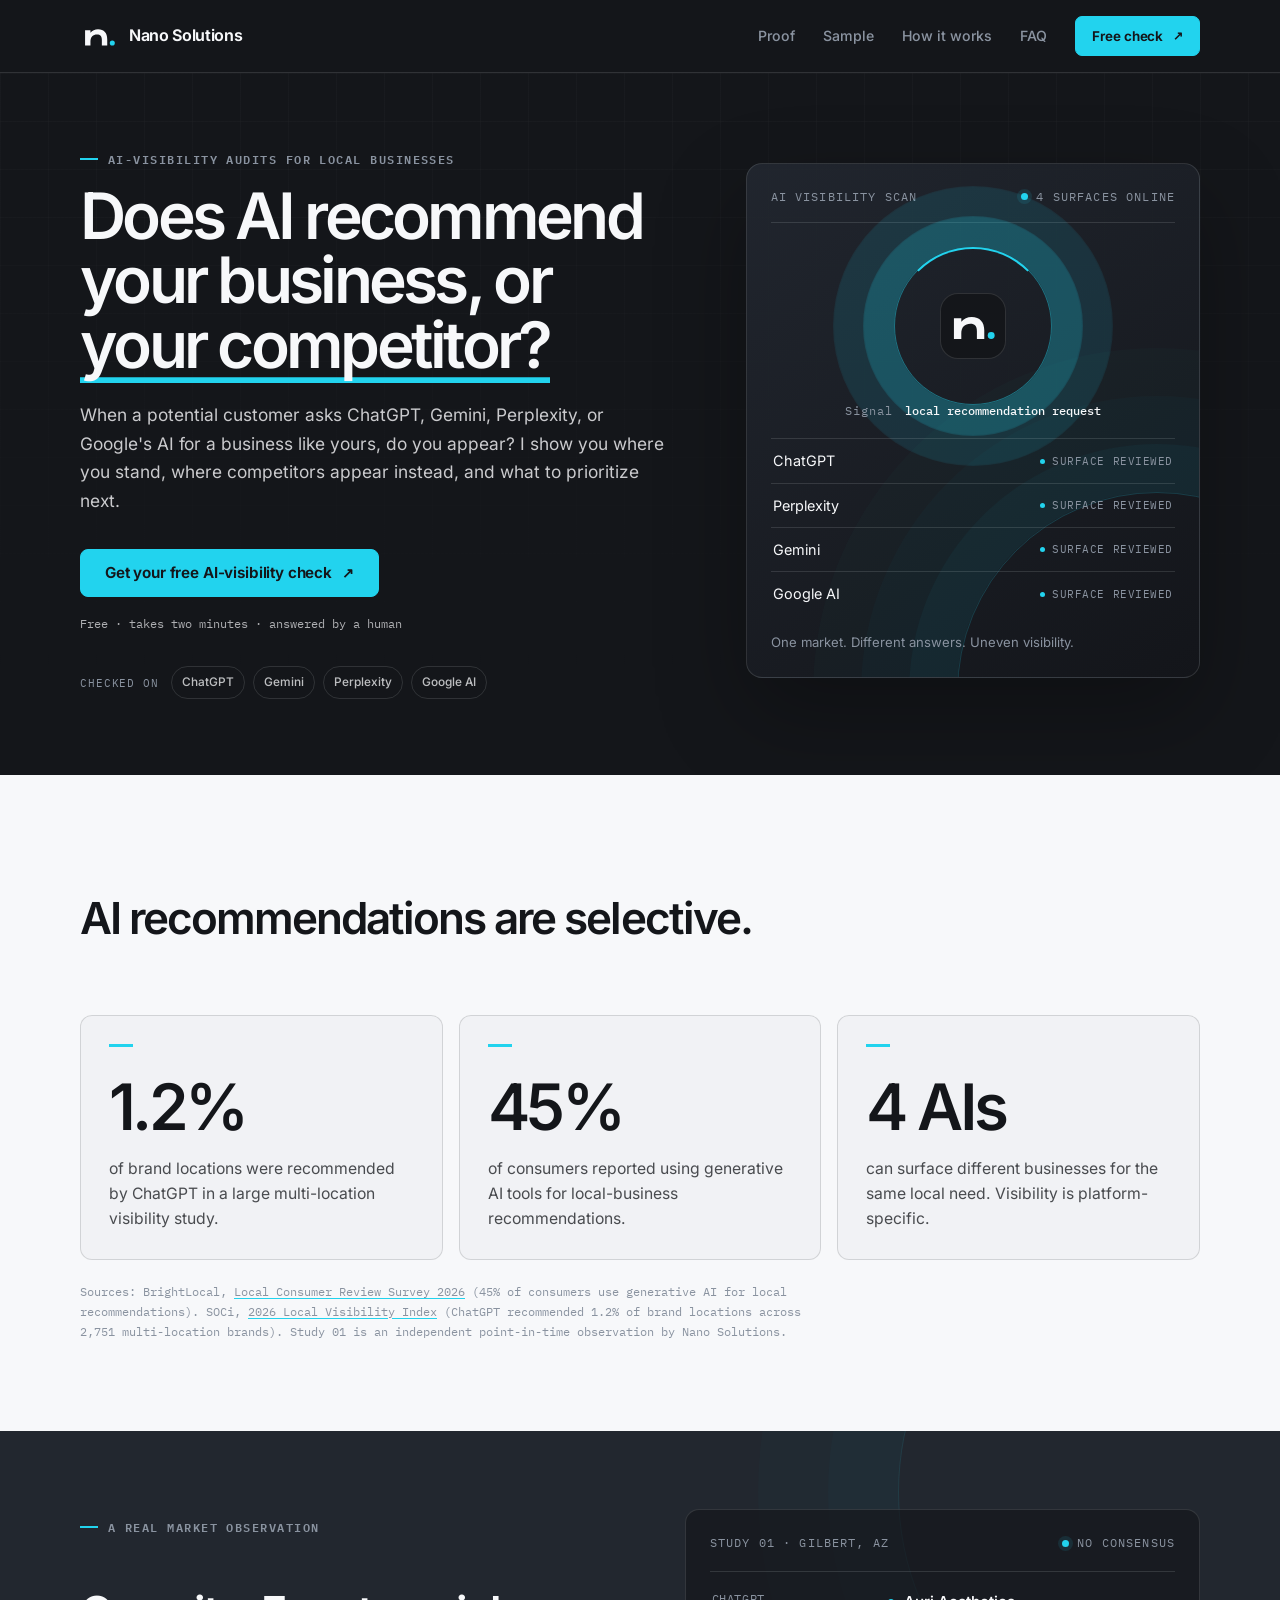
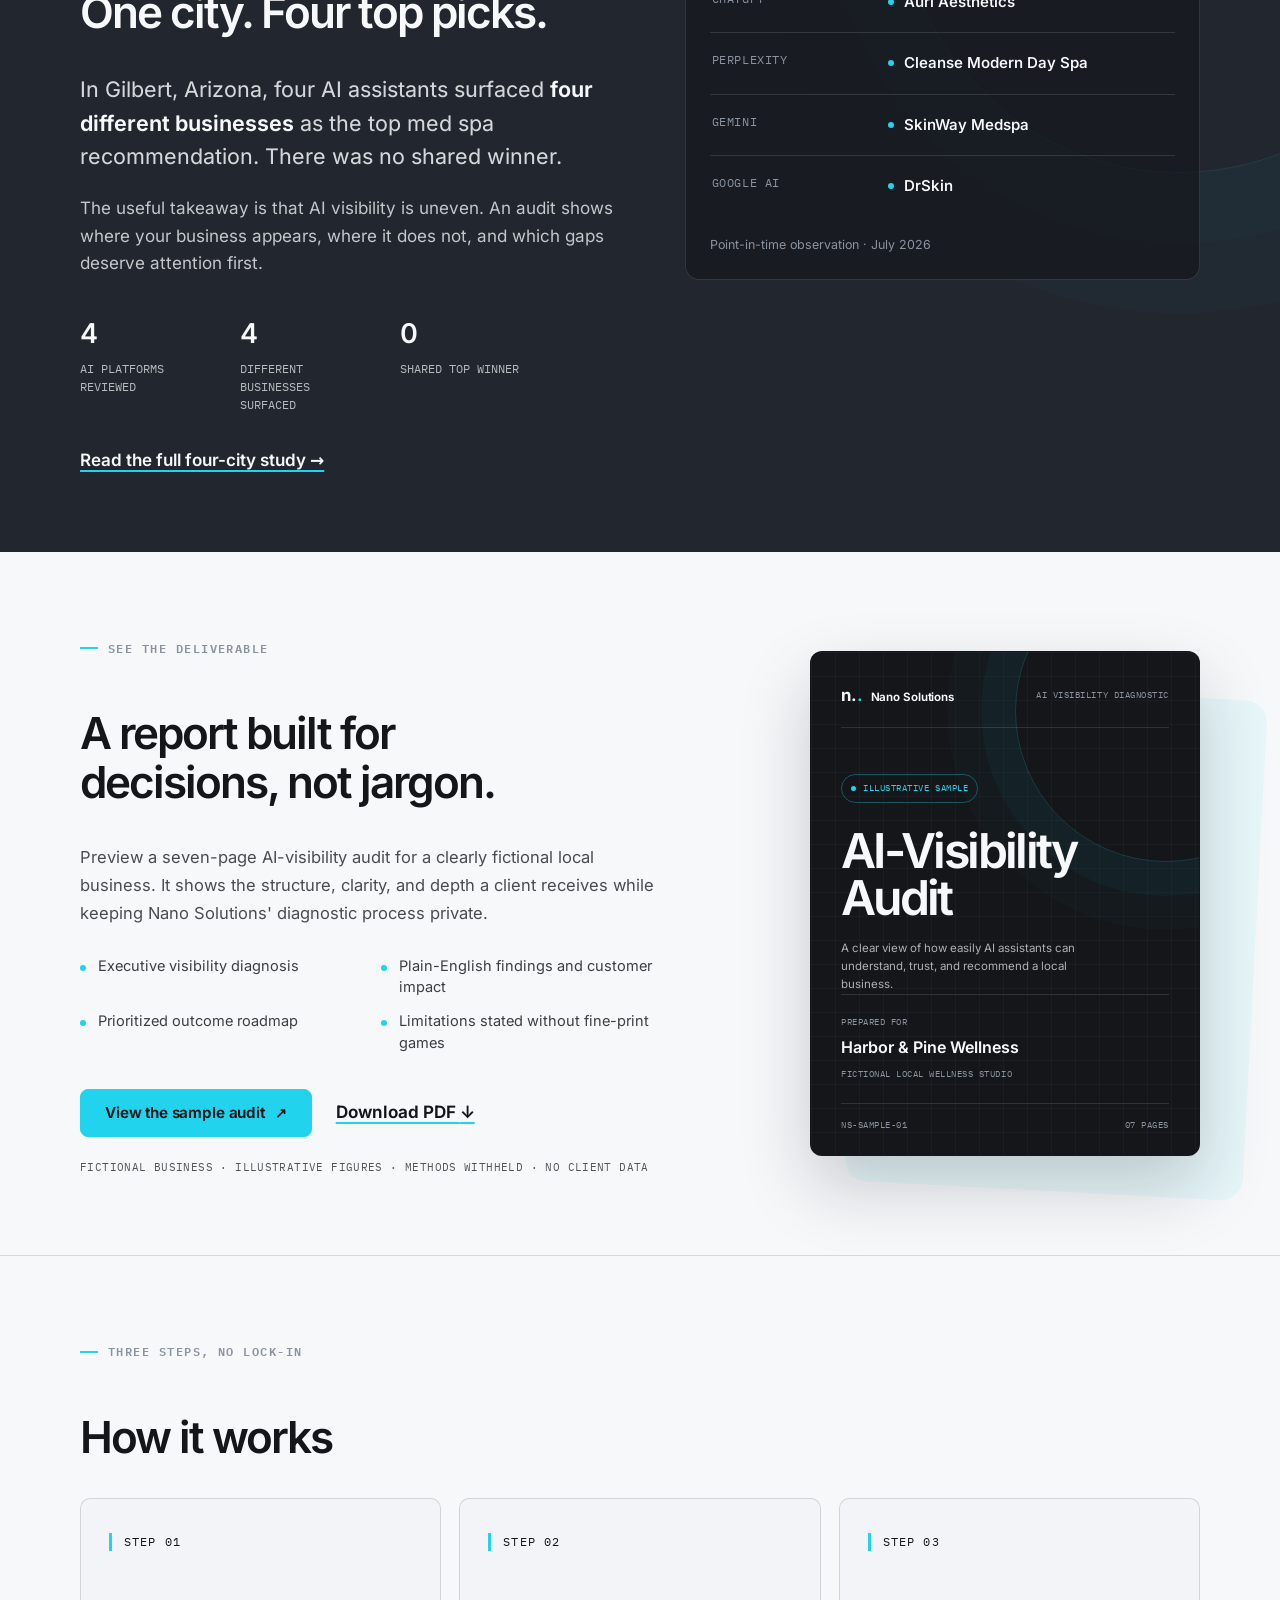
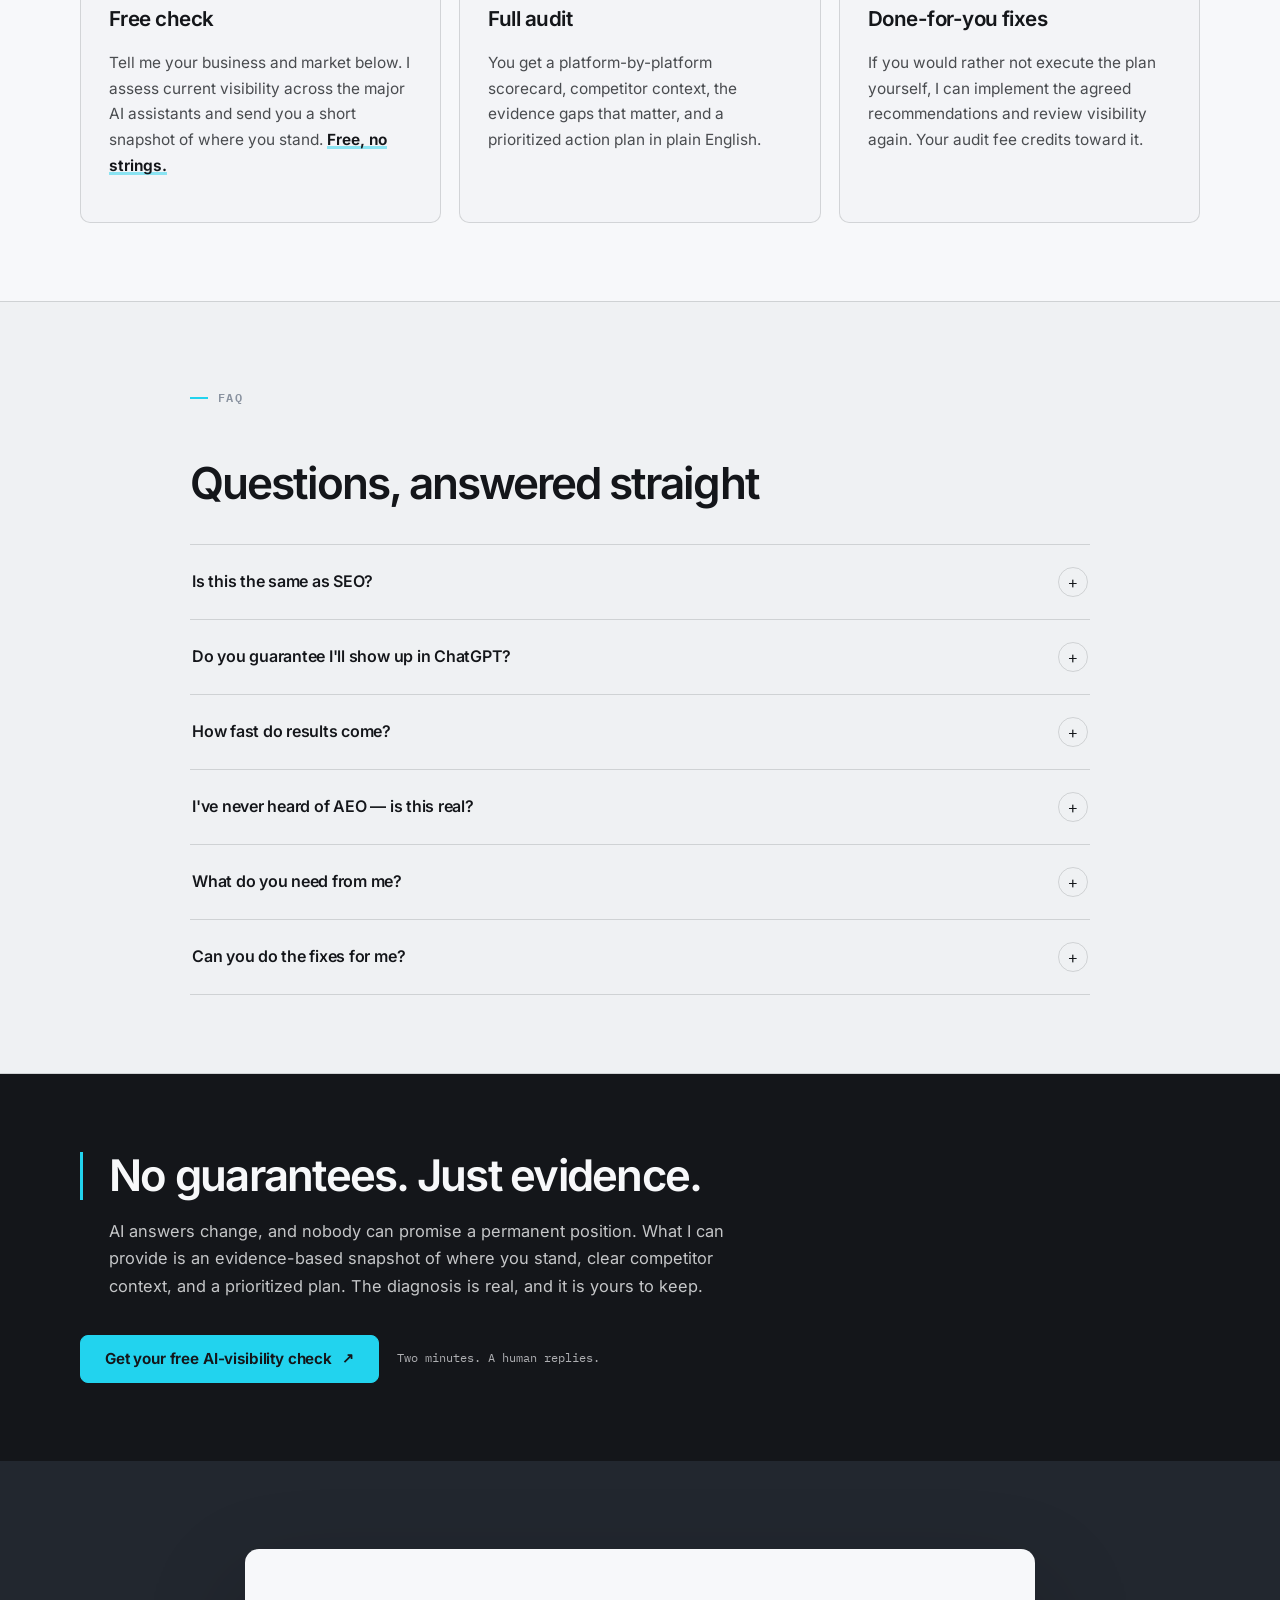
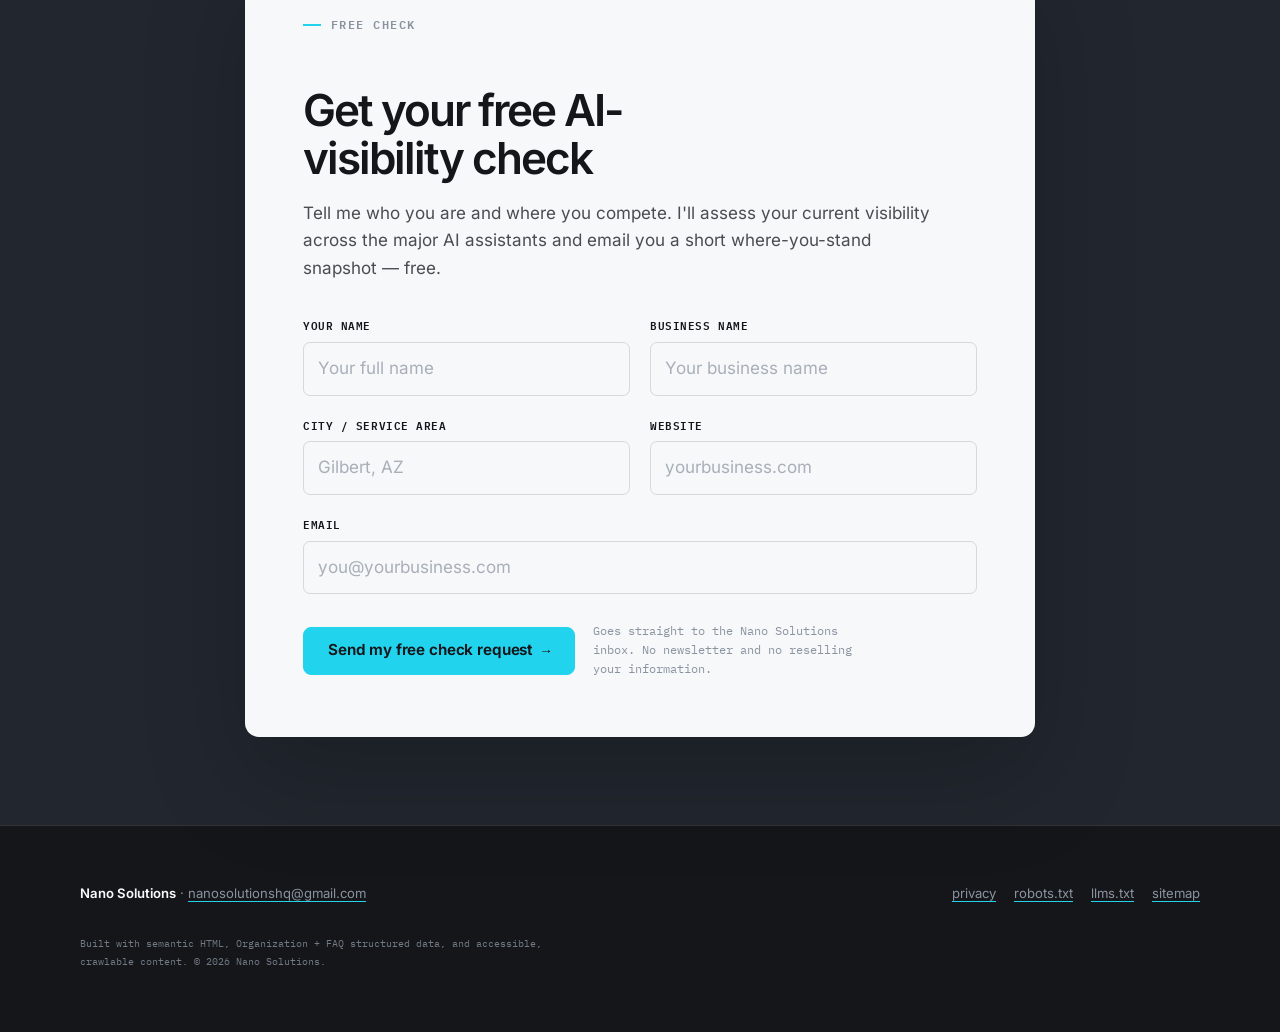
==== commit 393b1ade: "Self-host fonts and add branded 404" ====
--- a/index.html
+++ b/index.html
@@ -30,9 +30,7 @@
   <meta name="twitter:image:alt" content="Nano Solutions — Does AI recommend your business, or your competitor?">
 
   <!-- Brand typography -->
-  <link rel="preconnect" href="https://fonts.googleapis.com">
-  <link rel="preconnect" href="https://fonts.gstatic.com" crossorigin>
-  <link href="https://fonts.googleapis.com/css2?family=IBM+Plex+Mono:wght@400;500;600&amp;family=Inter:wght@400..800&amp;display=swap" rel="stylesheet">
+  <link rel="stylesheet" href="assets/css/fonts.css?v=20260714-1">
 
   <!-- Structured data: Organization + WebSite + WebPage + FAQPage -->
   <script type="application/ld+json">
--- a/assets/css/fonts.css
+++ b/assets/css/fonts.css
@@ -0,0 +1,48 @@
+/* Nano Solutions self-hosted brand typography.
+   Inter and IBM Plex Mono are distributed under the SIL Open Font License 1.1.
+   License copies live in assets/fonts/. */
+
+@font-face {
+  font-family: "Inter";
+  font-style: normal;
+  font-weight: 400 900;
+  font-display: swap;
+  src: url("../fonts/inter-latin-400-900.woff2") format("woff2");
+  unicode-range: U+0000-00FF, U+0131, U+0152-0153, U+02BB-02BC, U+02C6, U+02DA, U+02DC, U+0304, U+0308, U+0329, U+2000-206F, U+20AC, U+2122, U+2191, U+2193, U+2212, U+2215, U+FEFF, U+FFFD;
+}
+
+@font-face {
+  font-family: "IBM Plex Mono";
+  font-style: normal;
+  font-weight: 400;
+  font-display: swap;
+  src: url("../fonts/ibm-plex-mono-latin-400.woff2") format("woff2");
+  unicode-range: U+0000-00FF, U+0131, U+0152-0153, U+02BB-02BC, U+02C6, U+02DA, U+02DC, U+0304, U+0308, U+0329, U+2000-206F, U+20AC, U+2122, U+2191, U+2193, U+2212, U+2215, U+FEFF, U+FFFD;
+}
+
+@font-face {
+  font-family: "IBM Plex Mono";
+  font-style: normal;
+  font-weight: 500;
+  font-display: swap;
+  src: url("../fonts/ibm-plex-mono-latin-500.woff2") format("woff2");
+  unicode-range: U+0000-00FF, U+0131, U+0152-0153, U+02BB-02BC, U+02C6, U+02DA, U+02DC, U+0304, U+0308, U+0329, U+2000-206F, U+20AC, U+2122, U+2191, U+2193, U+2212, U+2215, U+FEFF, U+FFFD;
+}
+
+@font-face {
+  font-family: "IBM Plex Mono";
+  font-style: normal;
+  font-weight: 600;
+  font-display: swap;
+  src: url("../fonts/ibm-plex-mono-latin-600.woff2") format("woff2");
+  unicode-range: U+0000-00FF, U+0131, U+0152-0153, U+02BB-02BC, U+02C6, U+02DA, U+02DC, U+0304, U+0308, U+0329, U+2000-206F, U+20AC, U+2122, U+2191, U+2193, U+2212, U+2215, U+FEFF, U+FFFD;
+}
+
+@font-face {
+  font-family: "IBM Plex Mono";
+  font-style: normal;
+  font-weight: 700;
+  font-display: swap;
+  src: url("../fonts/ibm-plex-mono-latin-700.woff2") format("woff2");
+  unicode-range: U+0000-00FF, U+0131, U+0152-0153, U+02BB-02BC, U+02C6, U+02DA, U+02DC, U+0304, U+0308, U+0329, U+2000-206F, U+20AC, U+2122, U+2191, U+2193, U+2212, U+2215, U+FEFF, U+FFFD;
+}
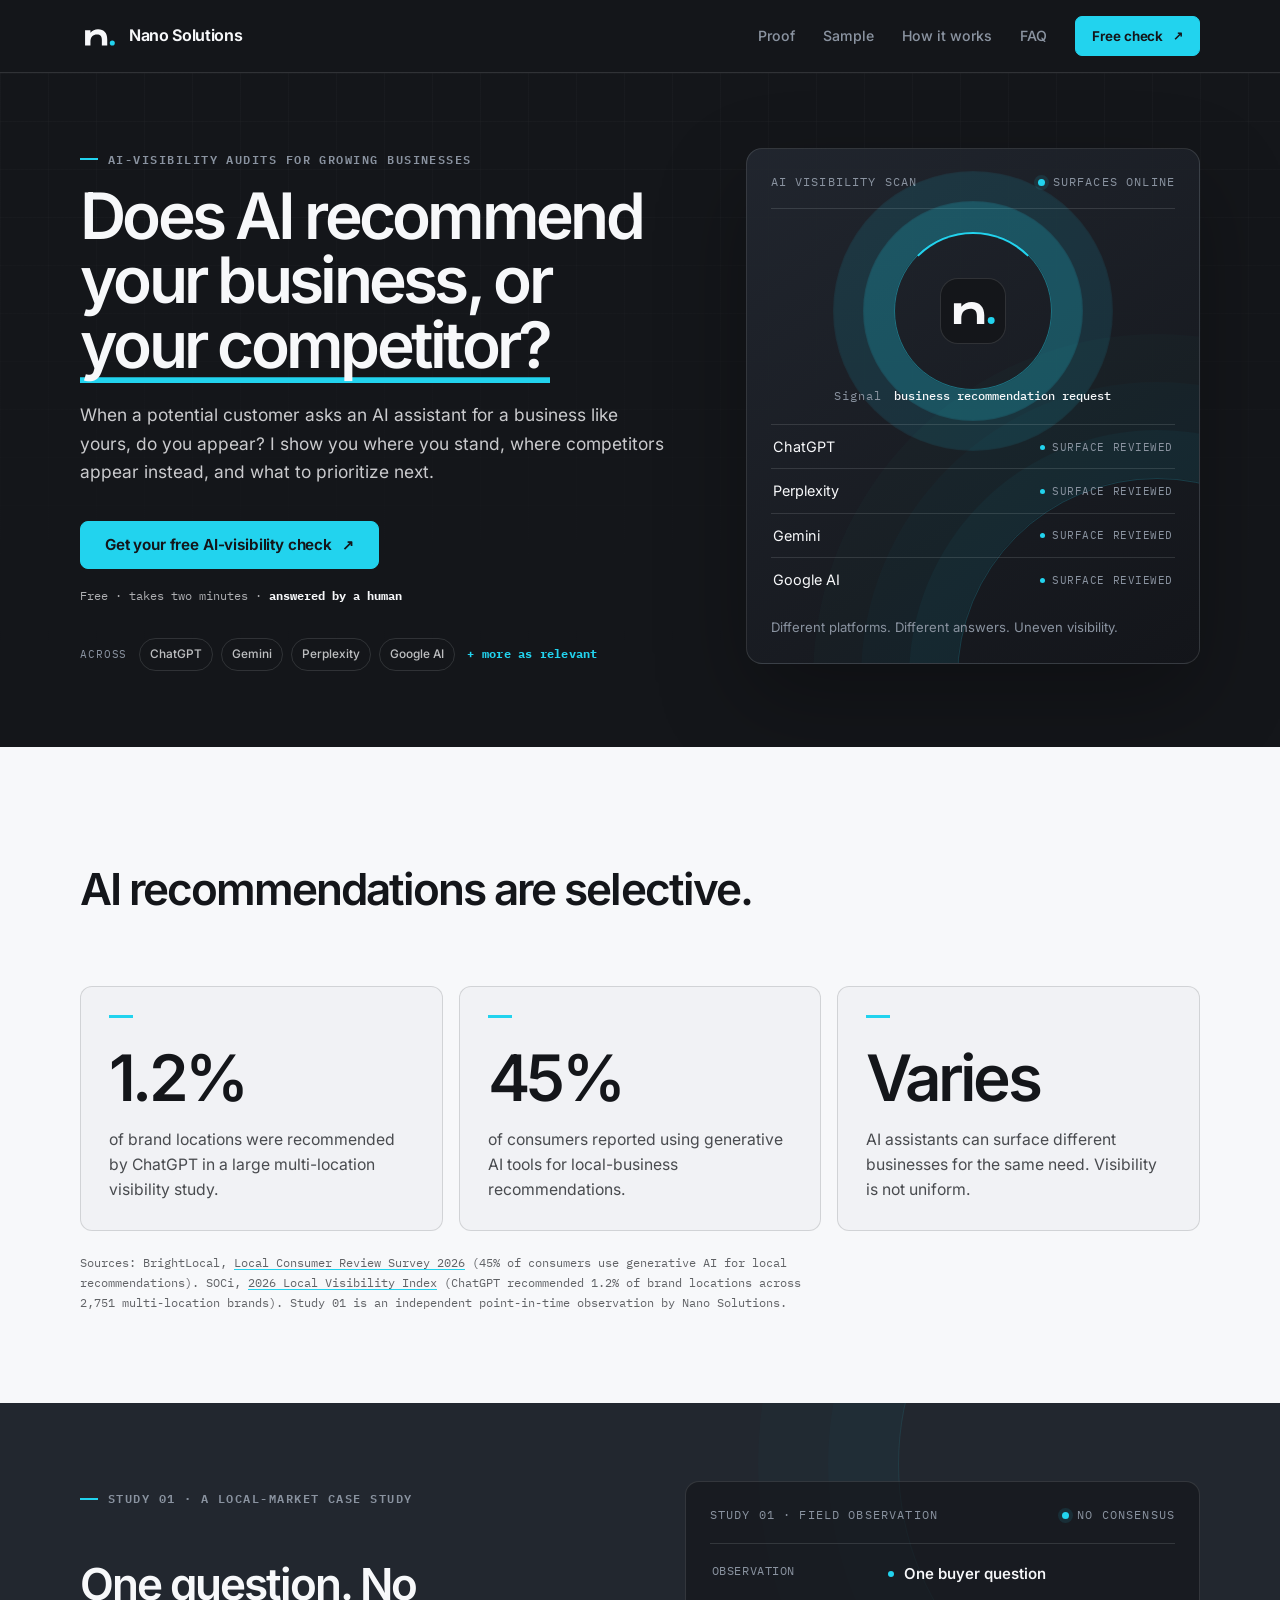
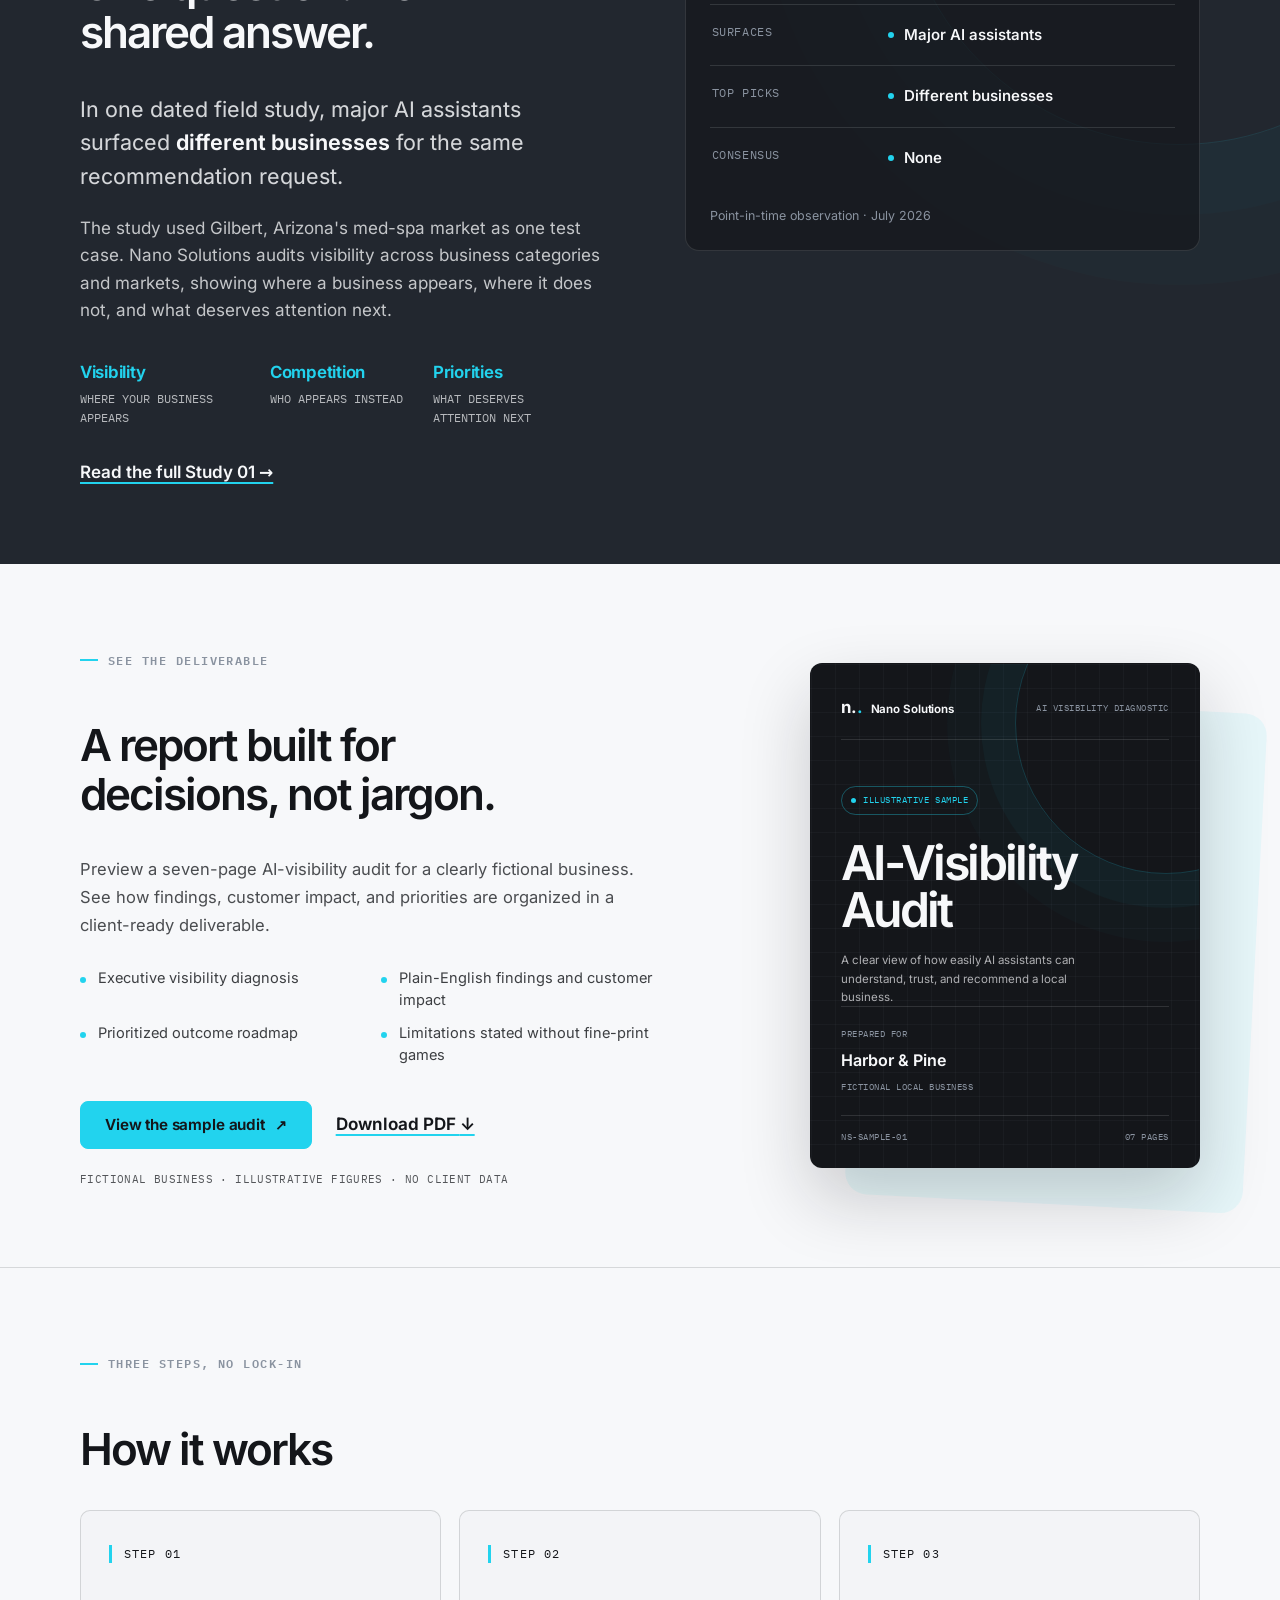
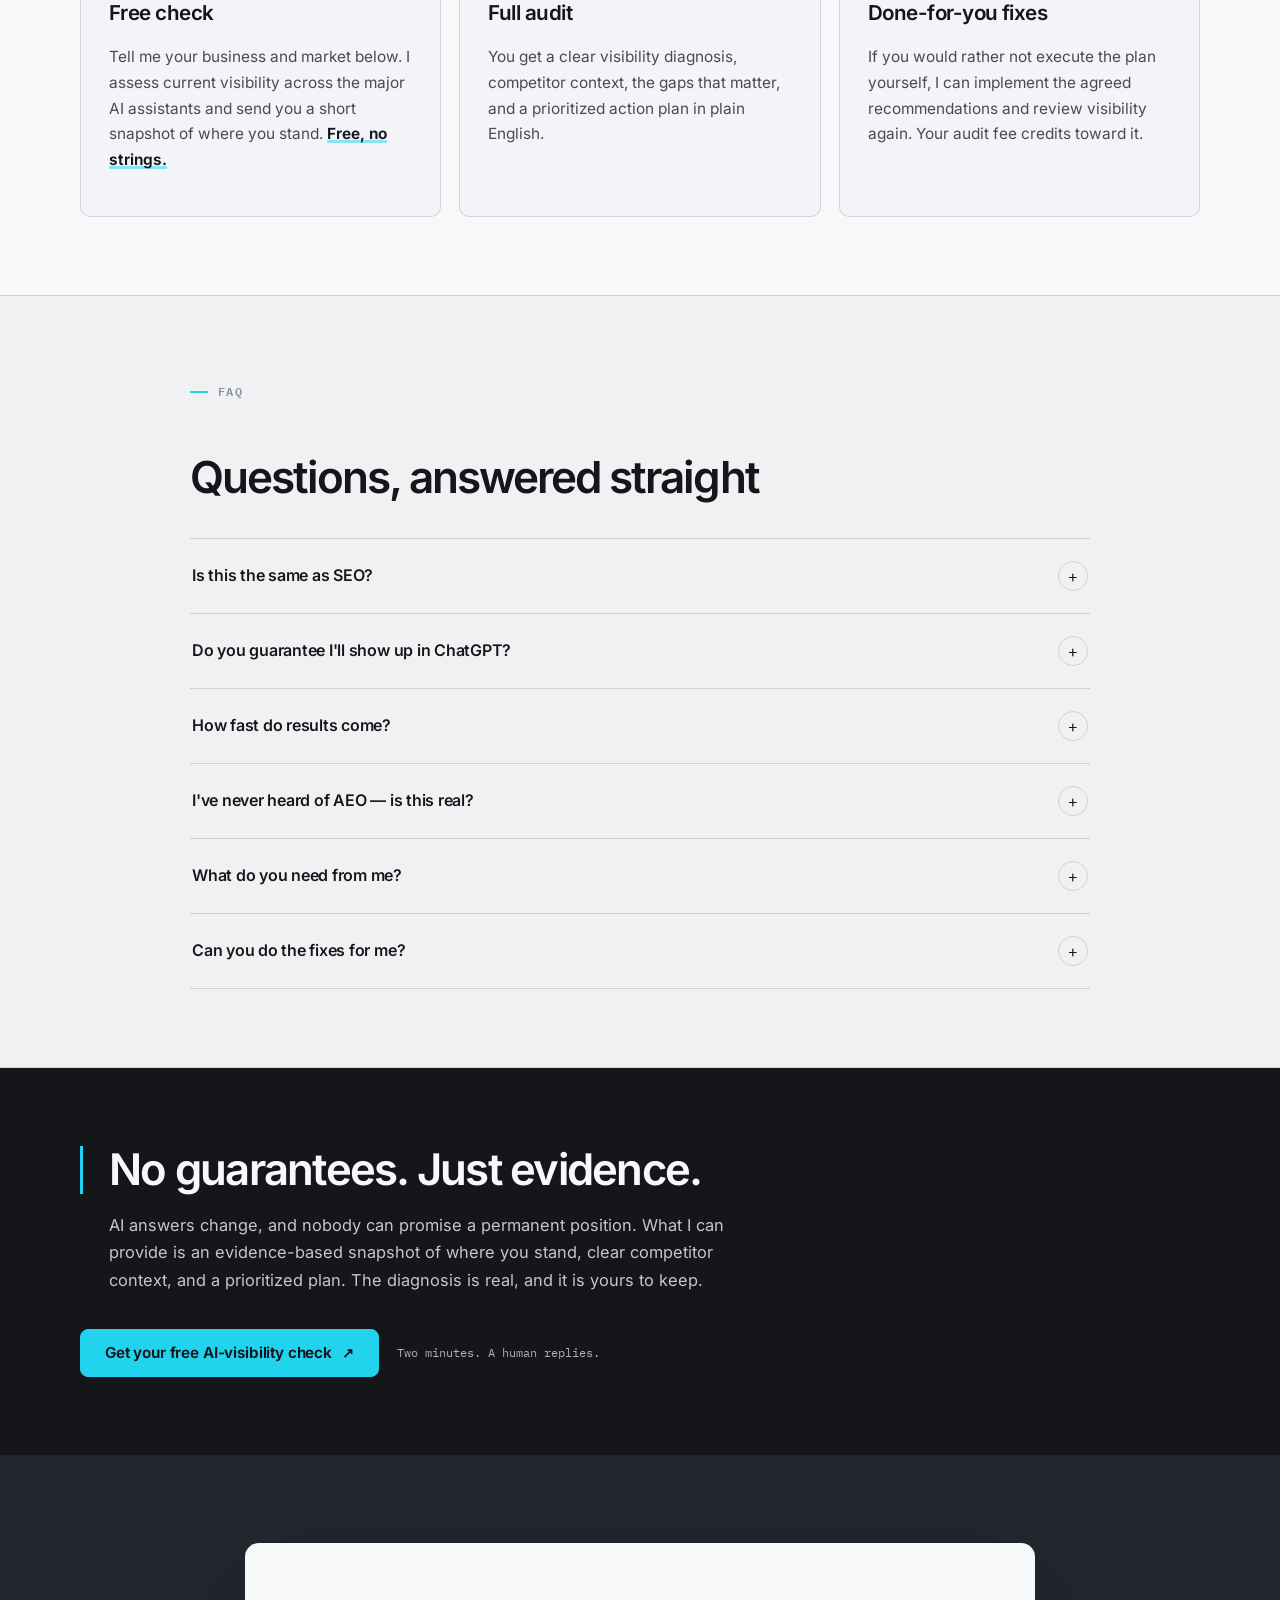
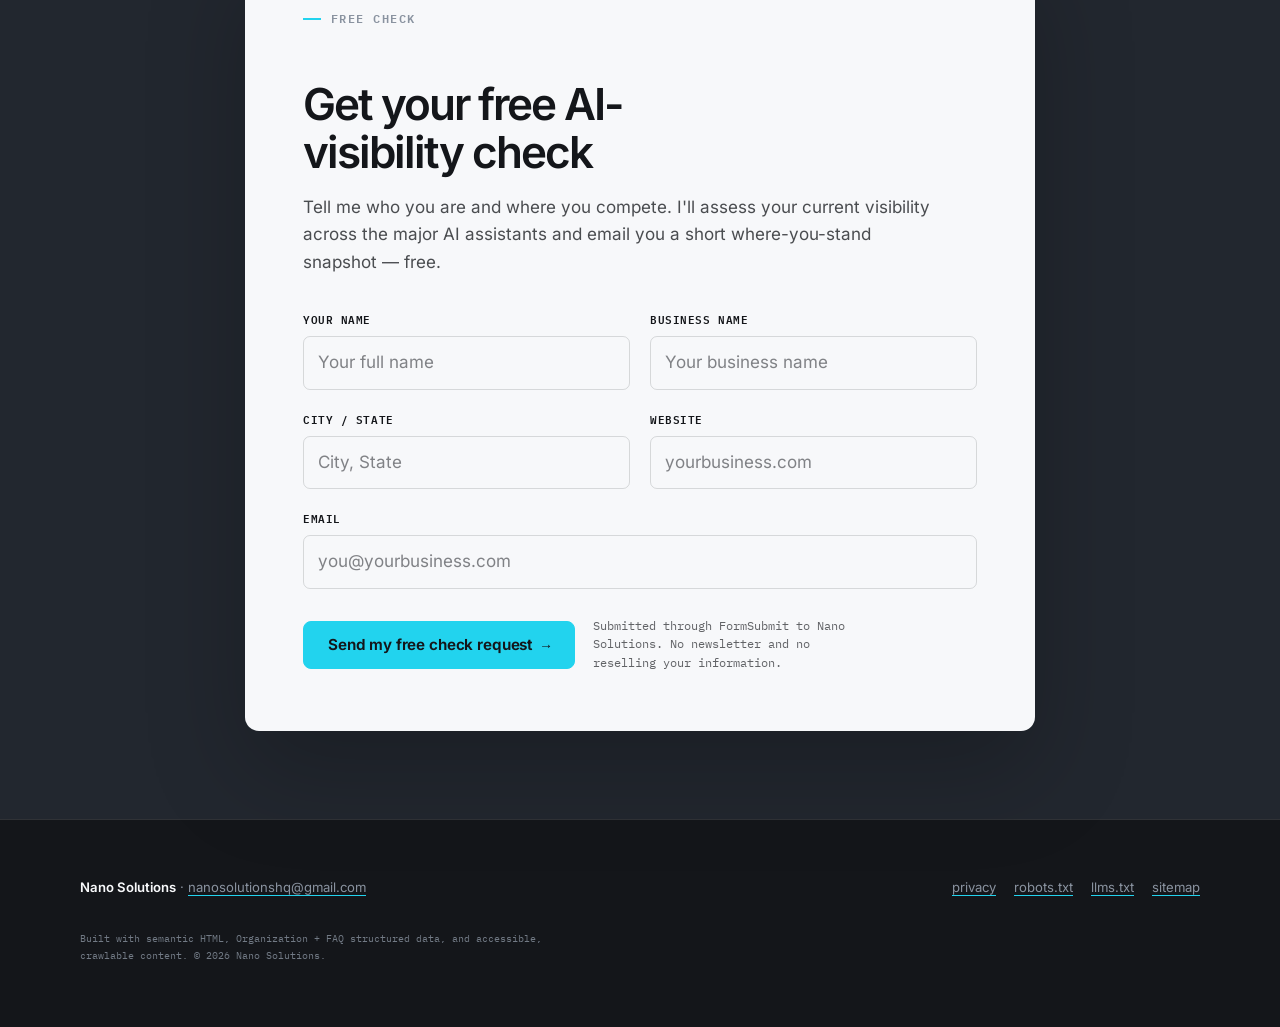
==== commit 5889e6ae: "Polish market-neutral site and add free-check landing" ====
--- a/index.html
+++ b/index.html
@@ -4,7 +4,7 @@
   <meta charset="utf-8">
   <meta name="viewport" content="width=device-width, initial-scale=1">
   <title>Does AI Recommend Your Business? — Nano Solutions</title>
-  <meta name="description" content="Nano Solutions checks whether ChatGPT, Gemini, Perplexity, and Google's AI recommend your local business — and hands you the fixes. Get a free AI-visibility check.">
+  <meta name="description" content="Nano Solutions checks how your business appears across relevant AI assistants and AI-powered search experiences, who appears instead, and what to prioritize next.">
   <link rel="canonical" href="https://nanosolutionshq.github.io/">
   <meta name="theme-color" content="#14161A">
   <meta name="color-scheme" content="light dark">
@@ -18,14 +18,14 @@
   <meta property="og:site_name" content="Nano Solutions">
   <meta property="og:url" content="https://nanosolutionshq.github.io/">
   <meta property="og:title" content="Does AI recommend your business, or your competitor?">
-  <meta property="og:description" content="When someone asks ChatGPT, Gemini, Perplexity, or Google's AI for the best business like yours, does it name you? I check all four, show you where you stand, and hand you the fixes.">
+  <meta property="og:description" content="When someone asks an AI assistant for a business like yours, do you appear? See where you stand, who appears instead, and what to prioritize next.">
   <meta property="og:image" content="https://nanosolutionshq.github.io/og.png">
   <meta property="og:image:width" content="1200">
   <meta property="og:image:height" content="630">
   <meta property="og:image:alt" content="Nano Solutions — Does AI recommend your business, or your competitor?">
   <meta name="twitter:card" content="summary_large_image">
   <meta name="twitter:title" content="Does AI recommend your business, or your competitor?">
-  <meta name="twitter:description" content="See whether ChatGPT, Gemini, Perplexity, and Google's AI surface your business — and get a clear priority list.">
+  <meta name="twitter:description" content="See how your business appears across relevant AI assistants—and get a clear priority list.">
   <meta name="twitter:image" content="https://nanosolutionshq.github.io/og.png">
   <meta name="twitter:image:alt" content="Nano Solutions — Does AI recommend your business, or your competitor?">
 
@@ -46,7 +46,7 @@
         "image": "https://nanosolutionshq.github.io/og.png",
         "logo": "https://nanosolutionshq.github.io/logo.png",
         "slogan": "Does AI recommend your business, or your competitor?",
-        "description": "Nano Solutions provides AI-visibility audits for local businesses, with platform-by-platform findings, competitor context, and prioritized recommendations.",
+        "description": "Nano Solutions provides AI-visibility audits for businesses across markets, with clear visibility findings, competitor context, and prioritized recommendations.",
         "areaServed": { "@type": "Country", "name": "United States" },
         "knowsAbout": [
           "Answer Engine Optimization (AEO)",
@@ -75,7 +75,7 @@
           {
             "@type": "Offer",
             "name": "Full AI-visibility audit",
-            "description": "Platform-by-platform visibility findings, competitor context, evidence gaps, and a prioritized recommendation plan."
+            "description": "Current visibility findings, competitor context, evidence gaps, and a prioritized recommendation plan."
           },
           {
             "@type": "Offer",
@@ -97,7 +97,7 @@
         "@id": "https://nanosolutionshq.github.io/#webpage",
         "url": "https://nanosolutionshq.github.io/",
         "name": "Does AI Recommend Your Business? — Nano Solutions",
-        "description": "Nano Solutions checks whether ChatGPT, Gemini, Perplexity, and Google's AI recommend your local business — and hands you the fixes. Get a free AI-visibility check.",
+        "description": "Nano Solutions checks how a business appears across relevant AI assistants and AI-powered search experiences, who appears instead, and what to prioritize next.",
         "isPartOf": { "@id": "https://nanosolutionshq.github.io/#website" },
         "about": { "@id": "https://nanosolutionshq.github.io/#org" },
         "inLanguage": "en-US"
@@ -143,7 +143,7 @@
             "name": "What do you need from me?",
             "acceptedAnswer": {
               "@type": "Answer",
-              "text": "Just your business name, city or service area, website, and main services. A Google Business Profile link helps but isn't required."
+              "text": "Just your business name, primary market, website, and main services. A Google Business Profile link helps but isn't required."
             }
           },
           {
@@ -159,7 +159,7 @@
     ]
   }
   </script>
-  <link rel="stylesheet" href="assets/css/site.css?v=20260714-3">
+  <link rel="stylesheet" href="assets/css/site.css?v=20260714-6">
   <script defer src="https://cloud.umami.is/script.js" data-website-id="a9b7ba1e-7be3-4b48-bb45-84d004ca94ab" data-domains="nanosolutionshq.github.io" data-exclude-search="true" data-exclude-hash="true" data-do-not-track="true"></script>
 </head>
 <body id="top">
@@ -174,7 +174,7 @@
         <a href="#sample">Sample</a>
         <a href="#how-it-works">How it works</a>
         <a href="#faq">FAQ</a>
-        <a class="btn small" href="#free-check" data-umami-event="free-check-cta" data-umami-event-placement="header">Free check</a>
+        <a class="btn small" href="/free-check/" data-umami-event="free-check-cta" data-umami-event-placement="header">Free check</a>
       </nav>
     </div>
   </header>
@@ -185,26 +185,27 @@
     <section class="hero" aria-labelledby="hero-h">
       <div class="wrap">
         <div class="hero-copy">
-          <p class="eyebrow">AI-visibility audits for local businesses</p>
+          <p class="eyebrow">AI-visibility audits for growing businesses</p>
           <h1 id="hero-h">Does AI recommend your business, or <em>your competitor?</em></h1>
-          <p class="sub">When a potential customer asks ChatGPT, Gemini, Perplexity, or Google's AI for a business like yours, do you appear? I show you where you stand, where competitors appear instead, and what to prioritize next.</p>
+          <p class="sub">When a potential customer asks an AI assistant for a business like yours, do you appear? I show you where you stand, where competitors appear instead, and what to prioritize next.</p>
           <div class="cta-row">
-            <a class="btn" href="#free-check" data-umami-event="free-check-cta" data-umami-event-placement="hero">Get your free AI-visibility check</a>
-            <span class="micro">Free · takes two minutes · answered by a human</span>
-          </div>
-          <div class="engines" aria-label="AI engines checked">
-            <span class="lead-in">Checked on</span>
+            <a class="btn" href="/free-check/" data-umami-event="free-check-cta" data-umami-event-placement="hero">Get your free AI-visibility check</a>
+            <span class="micro">Free · takes two minutes · <strong>answered by a human</strong></span>
+          </div>
+          <div class="engines" aria-label="Examples of AI surfaces considered, with others reviewed when relevant">
+            <span class="lead-in">Across</span>
             <span class="pill">ChatGPT</span>
             <span class="pill">Gemini</span>
             <span class="pill">Perplexity</span>
             <span class="pill">Google AI</span>
-          </div>
-        </div>
-        <aside class="scan-panel" aria-label="AI visibility diagnostic across four engines">
-          <div class="panel-bar"><span>AI visibility scan</span><span class="signal"><i aria-hidden="true"></i>4 surfaces online</span></div>
+            <span class="engine-more">+ more as relevant</span>
+          </div>
+        </div>
+        <aside class="scan-panel" aria-label="AI visibility diagnostic across AI platforms">
+          <div class="panel-bar"><span>AI visibility scan</span><span class="signal"><i aria-hidden="true"></i>Surfaces online</span></div>
           <div class="scan-stage" aria-hidden="true">
             <div class="scan-rings"><div class="scan-core"><img src="assets/brand/mark-light.svg" alt="" width="64" height="64"></div></div>
-            <div class="scan-query"><span>Signal</span><strong>local recommendation request</strong></div>
+            <div class="scan-query"><span>Signal</span><strong>business recommendation request</strong></div>
           </div>
           <ul class="engine-readout">
             <li><span>ChatGPT</span><span class="status">surface reviewed</span></li>
@@ -212,7 +213,7 @@
             <li><span>Gemini</span><span class="status">surface reviewed</span></li>
             <li><span>Google AI</span><span class="status">surface reviewed</span></li>
           </ul>
-          <p class="scan-foot">One market. Different answers. Uneven visibility.</p>
+          <p class="scan-foot">Different platforms. Different answers. Uneven visibility.</p>
         </aside>
       </div>
     </section>
@@ -236,8 +237,8 @@
           </div>
           <div class="stat">
             <div class="tick" aria-hidden="true"></div>
-            <dt class="value">4 AIs</dt>
-            <dd class="label">can surface different businesses for the same local need. Visibility is platform-specific.</dd>
+            <dt class="value">Varies</dt>
+            <dd class="label">AI assistants can surface different businesses for the same need. Visibility is not uniform.</dd>
           </div>
         </dl>
         <p class="stat-note">Sources: BrightLocal, <a href="https://www.brightlocal.com/research/local-consumer-review-survey/">Local Consumer Review Survey 2026</a> (45% of consumers use generative AI for local recommendations). SOCi, <a href="https://www.soci.ai/news/in-ai-driven-discovery-few-brands-are-chosen-most-disappear/">2026 Local Visibility Index</a> (ChatGPT recommended 1.2% of brand locations across 2,751 multi-location brands). Study 01 is an independent point-in-time observation by Nano Solutions.</p>
@@ -250,25 +251,25 @@
         <div class="proof-layout">
           <div>
             <div class="section-head">
-              <p class="eyebrow">A real market observation</p>
-              <h2 id="proof-h">One city. Four top picks.</h2>
+              <p class="eyebrow">Study 01 · A local-market case study</p>
+              <h2 id="proof-h">One question. No shared answer.</h2>
             </div>
-            <p class="proof-lead">In Gilbert, Arizona, four AI assistants surfaced <strong>four different businesses</strong> as the top med spa recommendation. There was no shared winner.</p>
-            <p class="proof-body">The useful takeaway is that AI visibility is uneven. An audit shows where your business appears, where it does not, and which gaps deserve attention first.</p>
-            <div class="proof-figures">
-              <div class="fig"><div class="n">4</div><div class="t">AI platforms reviewed</div></div>
-              <div class="fig"><div class="n">4</div><div class="t">different businesses surfaced</div></div>
-              <div class="fig"><div class="n">0</div><div class="t">shared top winner</div></div>
+            <p class="proof-lead">In one dated field study, major AI assistants surfaced <strong>different businesses</strong> for the same recommendation request.</p>
+            <p class="proof-body">The study used Gilbert, Arizona's med-spa market as one test case. Nano Solutions audits visibility across business categories and markets, showing where a business appears, where it does not, and what deserves attention next.</p>
+            <div class="proof-figures proof-outcomes" aria-label="Client-facing audit outcomes">
+              <div class="fig"><div class="n">Visibility</div><div class="t">where your business appears</div></div>
+              <div class="fig"><div class="n">Competition</div><div class="t">who appears instead</div></div>
+              <div class="fig"><div class="n">Priorities</div><div class="t">what deserves attention next</div></div>
             </div>
-            <a class="study-link" href="/study" data-umami-event="study-view" data-umami-event-placement="proof">Read the full four-city study →</a>
-          </div>
-          <aside class="proof-data" aria-label="Gilbert study results: four AI engines named four different top businesses">
-            <div class="panel-bar"><span>Study 01 · Gilbert, AZ</span><span class="signal"><i aria-hidden="true"></i>No consensus</span></div>
+            <a class="study-link" href="/study" data-umami-event="study-view" data-umami-event-placement="proof">Read the full Study 01 →</a>
+          </div>
+          <aside class="proof-data" aria-label="Study 01 summary: AI assistants did not share one top recommendation">
+            <div class="panel-bar"><span>Study 01 · Field observation</span><span class="signal"><i aria-hidden="true"></i>No consensus</span></div>
             <dl class="answer-matrix">
-              <div class="answer-row"><dt>ChatGPT</dt><dd>Auri Aesthetics</dd></div>
-              <div class="answer-row"><dt>Perplexity</dt><dd>Cleanse Modern Day Spa</dd></div>
-              <div class="answer-row"><dt>Gemini</dt><dd>SkinWay Medspa</dd></div>
-              <div class="answer-row"><dt>Google AI</dt><dd>DrSkin</dd></div>
+              <div class="answer-row"><dt>Observation</dt><dd>One buyer question</dd></div>
+              <div class="answer-row"><dt>Surfaces</dt><dd>Major AI assistants</dd></div>
+              <div class="answer-row"><dt>Top picks</dt><dd>Different businesses</dd></div>
+              <div class="answer-row"><dt>Consensus</dt><dd>None</dd></div>
             </dl>
             <p class="proof-data-note">Point-in-time observation · July 2026</p>
           </aside>
@@ -282,7 +283,7 @@
         <div class="sample-copy">
           <p class="eyebrow">See the deliverable</p>
           <h2 id="sample-h">A report built for decisions, not jargon.</h2>
-          <p class="sample-lead">Preview a seven-page AI-visibility audit for a clearly fictional local business. It shows the structure, clarity, and depth a client receives while keeping Nano Solutions' diagnostic process private.</p>
+          <p class="sample-lead">Preview a seven-page AI-visibility audit for a clearly fictional business. See how findings, customer impact, and priorities are organized in a client-ready deliverable.</p>
           <ul class="sample-list">
             <li>Executive visibility diagnosis</li>
             <li>Plain-English findings and customer impact</li>
@@ -293,7 +294,7 @@
             <a class="btn" href="/sample-audit" data-umami-event="sample-audit-view" data-umami-event-placement="homepage">View the sample audit</a>
             <a class="sample-download" href="assets/sample/nano-solutions-sample-ai-visibility-audit.pdf" download data-umami-event="sample-audit-download" data-umami-event-placement="homepage">Download PDF <span aria-hidden="true">↓</span></a>
           </div>
-          <p class="sample-note">Fictional business · Illustrative figures · Methods withheld · No client data</p>
+          <p class="sample-note">Fictional business · Illustrative figures · No client data</p>
         </div>
 
         <a class="sample-preview" href="/sample-audit" aria-label="Open the seven-page sample AI-visibility audit" data-umami-event="sample-audit-view" data-umami-event-placement="cover-preview">
@@ -302,7 +303,7 @@
             <span class="sample-badge"><i></i> Illustrative sample</span>
             <strong class="sample-title">AI-Visibility<br>Audit</strong>
             <span class="sample-subtitle">A clear view of how easily AI assistants can understand, trust, and recommend a local business.</span>
-            <span class="sample-client"><small>Prepared for</small>Harbor &amp; Pine Wellness<em>Fictional local wellness studio</em></span>
+            <span class="sample-client"><small>Prepared for</small>Harbor &amp; Pine<em>Fictional local business</em></span>
             <span class="sample-sheet-foot"><span>NS-SAMPLE-01</span><span>07 pages</span></span>
           </span>
         </a>
@@ -325,7 +326,7 @@
           <div class="step">
             <span class="num">STEP 02</span>
             <h3>Full audit</h3>
-            <p>You get a platform-by-platform scorecard, competitor context, the evidence gaps that matter, and a prioritized action plan in plain English.</p>
+            <p>You get a clear visibility diagnosis, competitor context, the gaps that matter, and a prioritized action plan in plain English.</p>
           </div>
           <div class="step">
             <span class="num">STEP 03</span>
@@ -362,7 +363,7 @@
           </details>
           <details class="faq-item">
             <summary>What do you need from me?</summary>
-            <div class="answer"><p>Just your business name, city or service area, website, and main services. A Google Business Profile link helps but isn't required.</p></div>
+            <div class="answer"><p>Just your business name, primary market, website, and main services. A Google Business Profile link helps but isn't required.</p></div>
           </details>
           <details class="faq-item">
             <summary>Can you do the fixes for me?</summary>
@@ -379,7 +380,7 @@
         <p class="honesty-lead">No guarantees. Just evidence.</p>
         <p class="honesty-copy">AI answers change, and nobody can promise a permanent position. What I can provide is an evidence-based snapshot of where you stand, clear competitor context, and a prioritized plan. The diagnosis is real, and it is yours to keep.</p>
         <div class="cta-row">
-          <a class="btn" href="#free-check" data-umami-event="free-check-cta" data-umami-event-placement="honesty">Get your free AI-visibility check</a>
+          <a class="btn" href="/free-check/" data-umami-event="free-check-cta" data-umami-event-placement="honesty">Get your free AI-visibility check</a>
           <span class="micro">Two minutes. A human replies.</span>
         </div>
       </div>
@@ -408,8 +409,8 @@
                 <input id="f-business" name="business" type="text" required autocomplete="organization" placeholder="Your business name">
               </div>
               <div class="field">
-                <label for="f-city">City / service area</label>
-                <input id="f-city" name="city" type="text" required placeholder="Gilbert, AZ">
+                <label for="f-city">City / state</label>
+                <input id="f-city" name="city" type="text" required placeholder="City, State">
               </div>
               <div class="field">
                 <label for="f-website">Website</label>
@@ -422,7 +423,7 @@
             </div>
             <div class="form-actions">
               <button class="btn" type="submit" data-umami-event="free-check-submit">Send my free check request</button>
-              <span class="micro">Goes straight to the Nano Solutions inbox. No newsletter and no reselling your information.</span>
+              <span class="micro">Submitted through FormSubmit to Nano Solutions. No newsletter and no reselling your information.</span>
             </div>
           </form>
         </div>
--- a/assets/css/site.css
+++ b/assets/css/site.css
@@ -341,6 +341,11 @@
   line-height: 1.55;
 }
 
+.hero .micro strong {
+  color: var(--paper);
+  font-weight: 700;
+}
+
 .engines {
   display: flex;
   align-items: center;
@@ -366,6 +371,15 @@
   color: rgba(247, 248, 250, 0.74);
   font-size: 0.74rem;
   font-weight: 520;
+}
+
+.engines .engine-more {
+  margin-left: 4px;
+  color: var(--cyan);
+  font-family: "IBM Plex Mono", ui-monospace, monospace;
+  font-size: 0.72rem;
+  font-weight: 650;
+  letter-spacing: 0.02em;
 }
 
 /* Diagnostic hero panel */
@@ -608,7 +622,7 @@
 .stat-note {
   max-width: 105ch;
   margin-top: 22px;
-  color: var(--gray);
+  color: rgba(20, 22, 26, 0.66);
   font-size: 0.74rem;
   line-height: 1.68;
 }
@@ -703,6 +717,17 @@
   font-size: 0.74rem;
   line-height: 1.55;
   text-transform: uppercase;
+}
+
+.proof-outcomes .fig {
+  max-width: 160px;
+}
+
+.proof-outcomes .n {
+  color: var(--cyan);
+  font-size: 1.05rem;
+  font-weight: 650;
+  letter-spacing: -0.015em;
 }
 
 .study-link {
@@ -1057,7 +1082,7 @@
 
 .step .num {
   display: inline-flex;
-  margin-bottom: 30px;
+  margin-bottom: 12px;
   padding: 0 0 0 12px;
   background: transparent;
   border-left: 3px solid var(--cyan);
@@ -1264,8 +1289,8 @@
 }
 
 .field input::placeholder {
-  color: var(--gray);
-  opacity: 0.72;
+  color: rgba(20, 22, 26, 0.52);
+  opacity: 1;
 }
 
 .form-actions {
@@ -1278,7 +1303,7 @@
 
 .form-actions .micro {
   max-width: 38ch;
-  color: var(--gray);
+  color: rgba(20, 22, 26, 0.66);
 }
 
 .hp {
@@ -1289,6 +1314,233 @@
   overflow: hidden;
   opacity: 0;
   pointer-events: none;
+}
+
+/* Focused free-check landing page */
+
+.check-page {
+  background: var(--ink);
+}
+
+.check-page main {
+  background: var(--slate);
+}
+
+.check-landing {
+  position: relative;
+  isolation: isolate;
+  overflow: hidden;
+  padding: clamp(68px, 8vw, 104px) 0 96px;
+  background: var(--slate);
+  color: var(--paper);
+}
+
+.check-landing::before {
+  position: absolute;
+  z-index: -2;
+  inset: 0;
+  background-image:
+    linear-gradient(rgba(247, 248, 250, 0.018) 1px, transparent 1px),
+    linear-gradient(90deg, rgba(247, 248, 250, 0.018) 1px, transparent 1px);
+  background-size: 40px 40px;
+  content: "";
+}
+
+.check-landing::after {
+  position: absolute;
+  z-index: -1;
+  top: -230px;
+  right: max(-250px, calc((100vw - 1160px) / 2 - 320px));
+  width: 620px;
+  aspect-ratio: 1;
+  border: 1px solid rgba(34, 211, 238, 0.18);
+  border-radius: 50%;
+  box-shadow:
+    0 0 0 74px rgba(34, 211, 238, 0.035),
+    0 0 0 148px rgba(34, 211, 238, 0.02);
+  content: "";
+}
+
+.check-landing-intro {
+  grid-area: intro;
+  align-self: start;
+}
+
+.check-landing-intro .eyebrow {
+  color: var(--gray);
+}
+
+.check-landing-intro h1 {
+  max-width: 12ch;
+  margin: 0;
+  color: var(--paper);
+  font-size: clamp(2.65rem, 4.9vw, 4.35rem);
+  font-weight: 570;
+  letter-spacing: -0.058em;
+  line-height: 0.98;
+}
+
+.check-landing-intro > p:last-of-type {
+  max-width: 66ch;
+  margin: 24px 0 0;
+  color: rgba(247, 248, 250, 0.78);
+  font-size: 1.05rem;
+  line-height: 1.7;
+}
+
+.check-trust {
+  display: flex;
+  gap: 10px;
+  margin: 24px 0 0;
+  padding: 0;
+  flex-wrap: wrap;
+  list-style: none;
+}
+
+.check-trust li {
+  display: inline-flex;
+  align-items: center;
+  gap: 8px;
+  padding: 7px 11px;
+  border: 1px solid var(--line-dark);
+  border-radius: 999px;
+  color: rgba(247, 248, 250, 0.76);
+  font-family: "IBM Plex Mono", ui-monospace, monospace;
+  font-size: 0.71rem;
+  letter-spacing: 0.035em;
+  text-transform: uppercase;
+}
+
+.check-trust li::before {
+  width: 6px;
+  height: 6px;
+  flex: none;
+  background: var(--cyan);
+  border-radius: 50%;
+  content: "";
+}
+
+.check-landing-grid {
+  display: grid;
+  grid-template-areas:
+    "intro form"
+    "expect form";
+  grid-template-columns: minmax(0, 0.92fr) minmax(0, 1.08fr);
+  gap: 24px 28px;
+  align-items: start;
+}
+
+.check-landing .form-card {
+  grid-area: form;
+  width: auto;
+  margin: 0;
+  color: var(--ink);
+  box-shadow: 0 34px 84px rgba(0, 0, 0, 0.24);
+}
+
+.check-landing .form-card h2 {
+  max-width: 20ch;
+}
+
+.check-expect {
+  position: relative;
+  grid-area: expect;
+  overflow: hidden;
+  padding: clamp(28px, 4vw, 40px);
+  background: var(--ink);
+  border: 1px solid var(--line-dark);
+  border-radius: 14px;
+  color: var(--paper);
+}
+
+.check-expect::after {
+  position: absolute;
+  top: -92px;
+  right: -110px;
+  width: 270px;
+  aspect-ratio: 1;
+  border: 1px solid rgba(34, 211, 238, 0.22);
+  border-radius: 50%;
+  box-shadow: 0 0 0 32px rgba(34, 211, 238, 0.035), 0 0 0 64px rgba(34, 211, 238, 0.02);
+  content: "";
+}
+
+.check-expect > * {
+  position: relative;
+  z-index: 1;
+}
+
+.check-expect .eyebrow {
+  color: var(--gray);
+}
+
+.check-expect h2 {
+  max-width: 13ch;
+  margin: 0;
+  color: var(--paper);
+  font-size: clamp(1.7rem, 3vw, 2.35rem);
+  font-weight: 590;
+  letter-spacing: -0.045em;
+  line-height: 1.08;
+}
+
+.check-expect ul {
+  margin: 30px 0 0;
+  padding: 0;
+  border-top: 1px solid var(--line-dark);
+  list-style: none;
+}
+
+.check-expect li {
+  display: grid;
+  gap: 5px;
+  padding: 18px 0;
+  border-bottom: 1px solid var(--line-dark);
+}
+
+.check-expect li strong {
+  color: var(--cyan);
+  font-family: "IBM Plex Mono", ui-monospace, monospace;
+  font-size: 0.72rem;
+  letter-spacing: 0.06em;
+  text-transform: uppercase;
+}
+
+.check-expect li span {
+  color: rgba(247, 248, 250, 0.76);
+  line-height: 1.55;
+}
+
+.check-expect-note {
+  margin: 26px 0 0;
+  color: rgba(247, 248, 250, 0.7);
+  font-size: 0.9rem;
+  line-height: 1.65;
+}
+
+.check-expect-note strong {
+  color: var(--paper);
+}
+
+.check-expect .text-link {
+  display: inline-flex;
+  margin-top: 24px;
+  color: var(--paper);
+  font-weight: 650;
+  text-decoration-color: var(--cyan);
+}
+
+.check-faq {
+  padding: 88px 0 94px;
+  background: var(--paper);
+}
+
+.check-faq-wrap {
+  width: min(100% - 48px, 820px);
+}
+
+.check-faq .section-head h2 {
+  max-width: 18ch;
 }
 
 /* Footer */
@@ -1385,6 +1637,10 @@
   margin-bottom: 22px;
 }
 
+.not-found-page .article-hero .eyebrow {
+  font-size: clamp(0.9rem, 1.1vw, 1rem);
+}
+
 .article h1 {
   max-width: 16ch;
   margin: 0 0 24px;
@@ -1448,6 +1704,7 @@
   font-weight: 650;
   letter-spacing: -0.035em;
   line-height: 1.18;
+  text-align: center;
 }
 
 .article-body strong {
@@ -1784,8 +2041,20 @@
 @media (max-width: 920px) {
   .hero .wrap,
   .proof-layout,
-  .sample-layout {
+  .sample-layout,
+  .check-landing-grid {
     grid-template-columns: minmax(0, 1fr);
+  }
+
+  .check-landing-grid {
+    grid-template-areas:
+      "intro"
+      "form"
+      "expect";
+  }
+
+  .check-expect {
+    width: min(100%, 790px);
   }
 
   .hero .wrap {
@@ -1833,7 +2102,7 @@
   }
 
   .step .num {
-    margin-bottom: 34px;
+    margin-bottom: 12px;
   }
 }
 
@@ -1878,6 +2147,22 @@
 
   .hero {
     padding: 60px 0 72px;
+  }
+
+  .check-landing {
+    padding: 58px 0 72px;
+  }
+
+  .check-landing-intro h1 {
+    font-size: clamp(2.45rem, 10.5vw, 3.25rem);
+  }
+
+  .check-trust {
+    gap: 8px;
+  }
+
+  .check-faq-wrap {
+    width: min(100% - 36px, 820px);
   }
 
   .hero h1 {
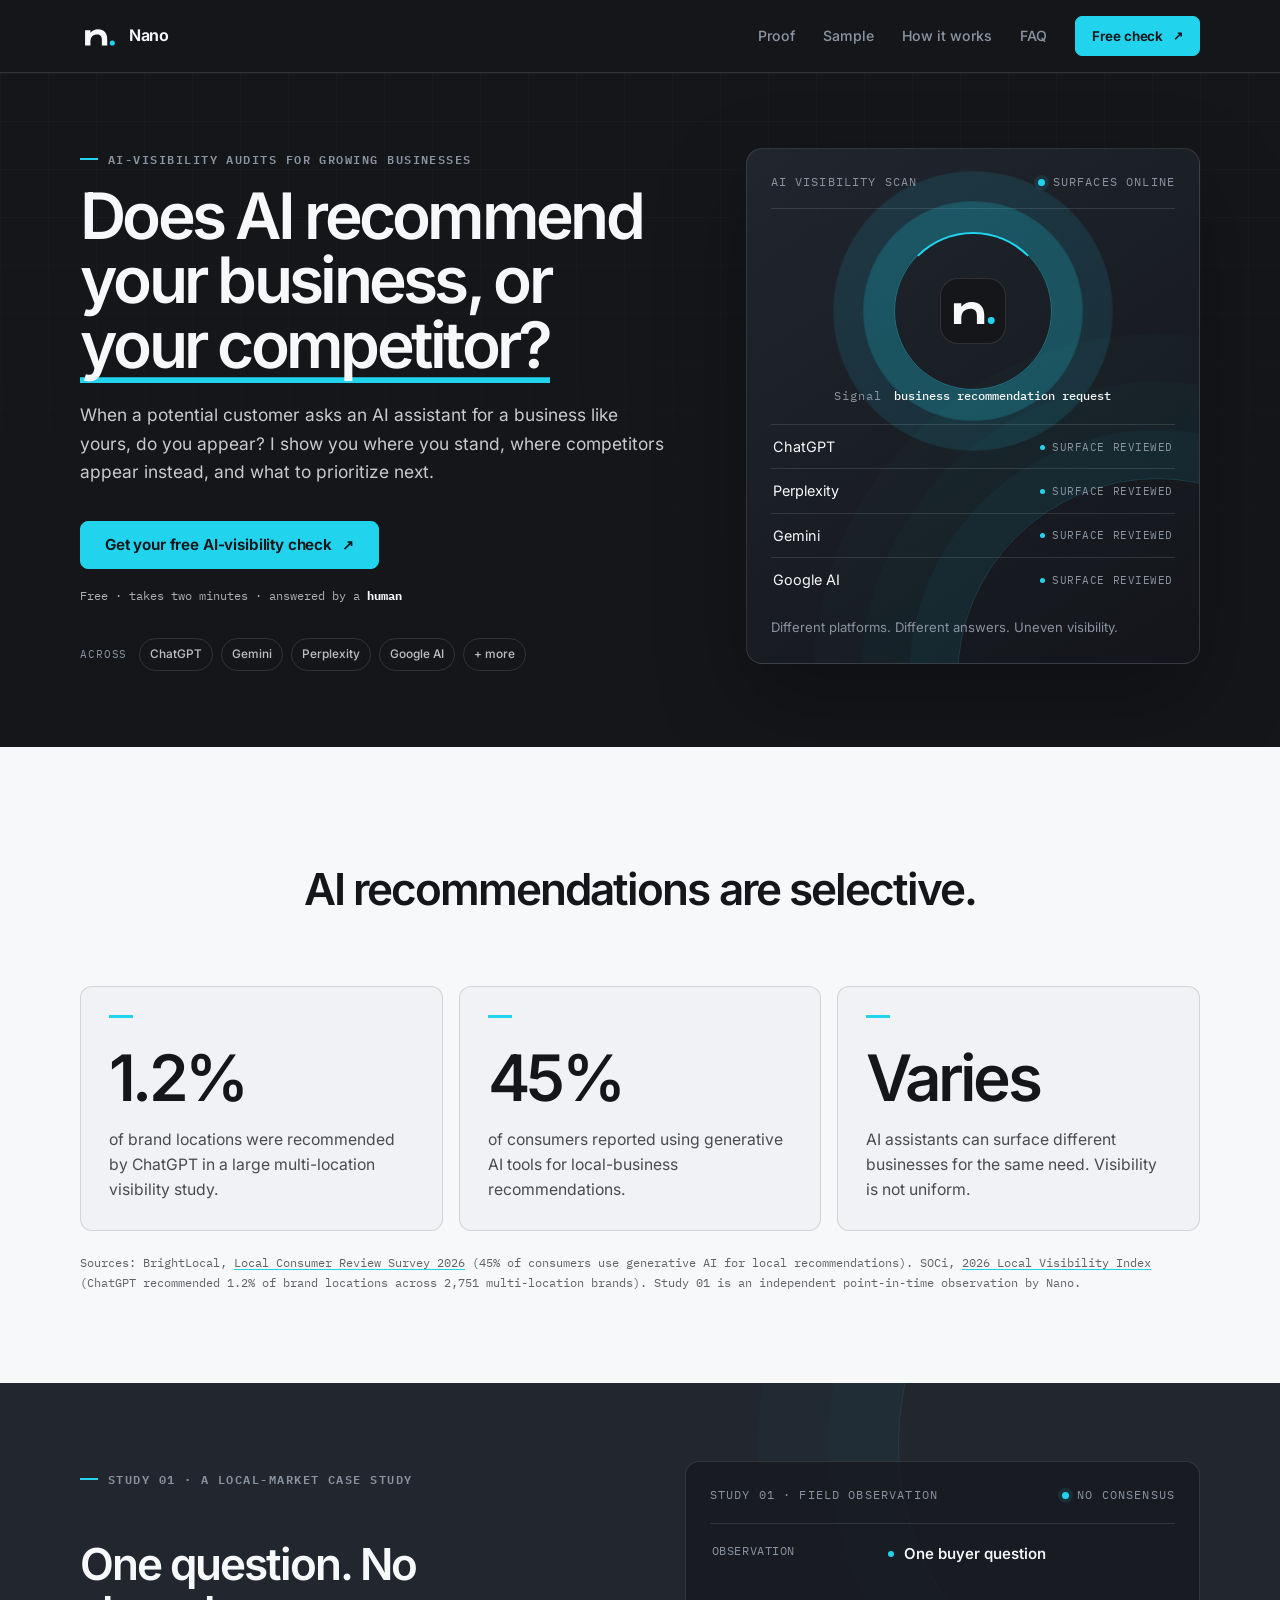
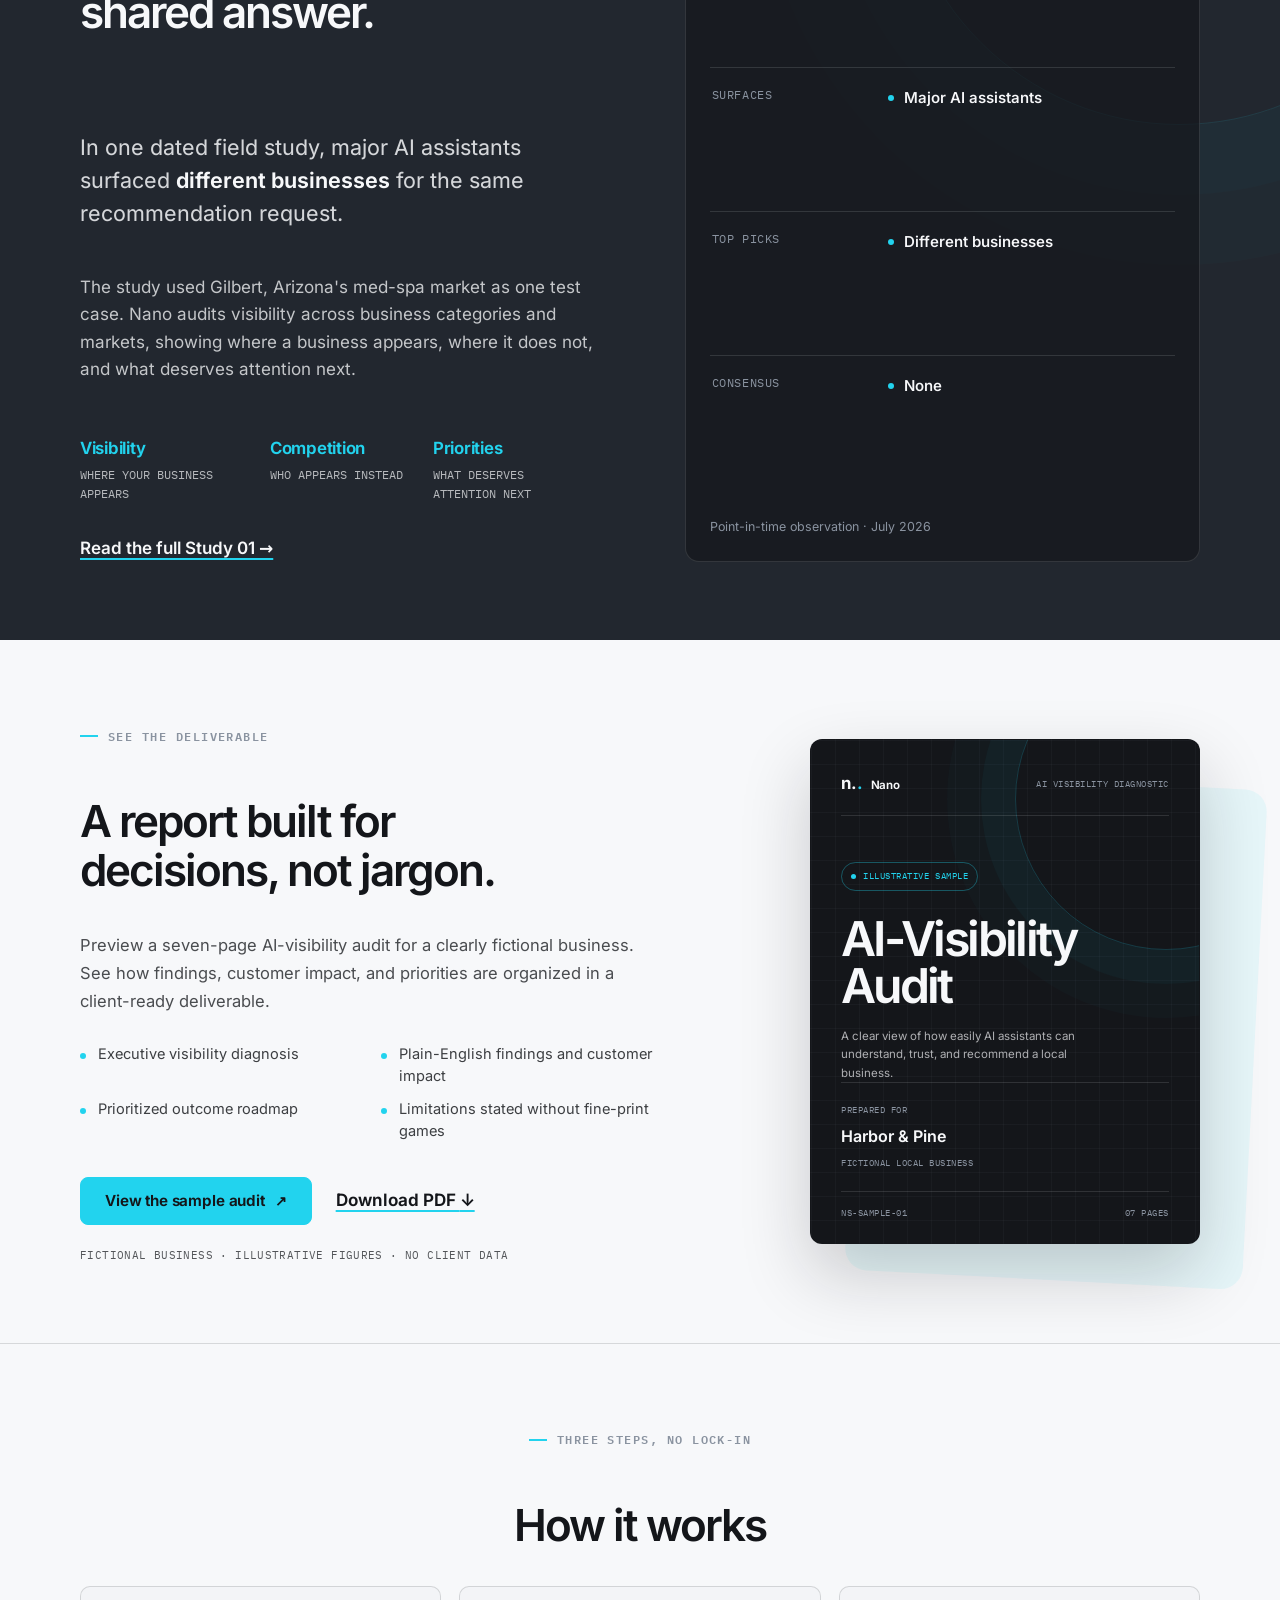
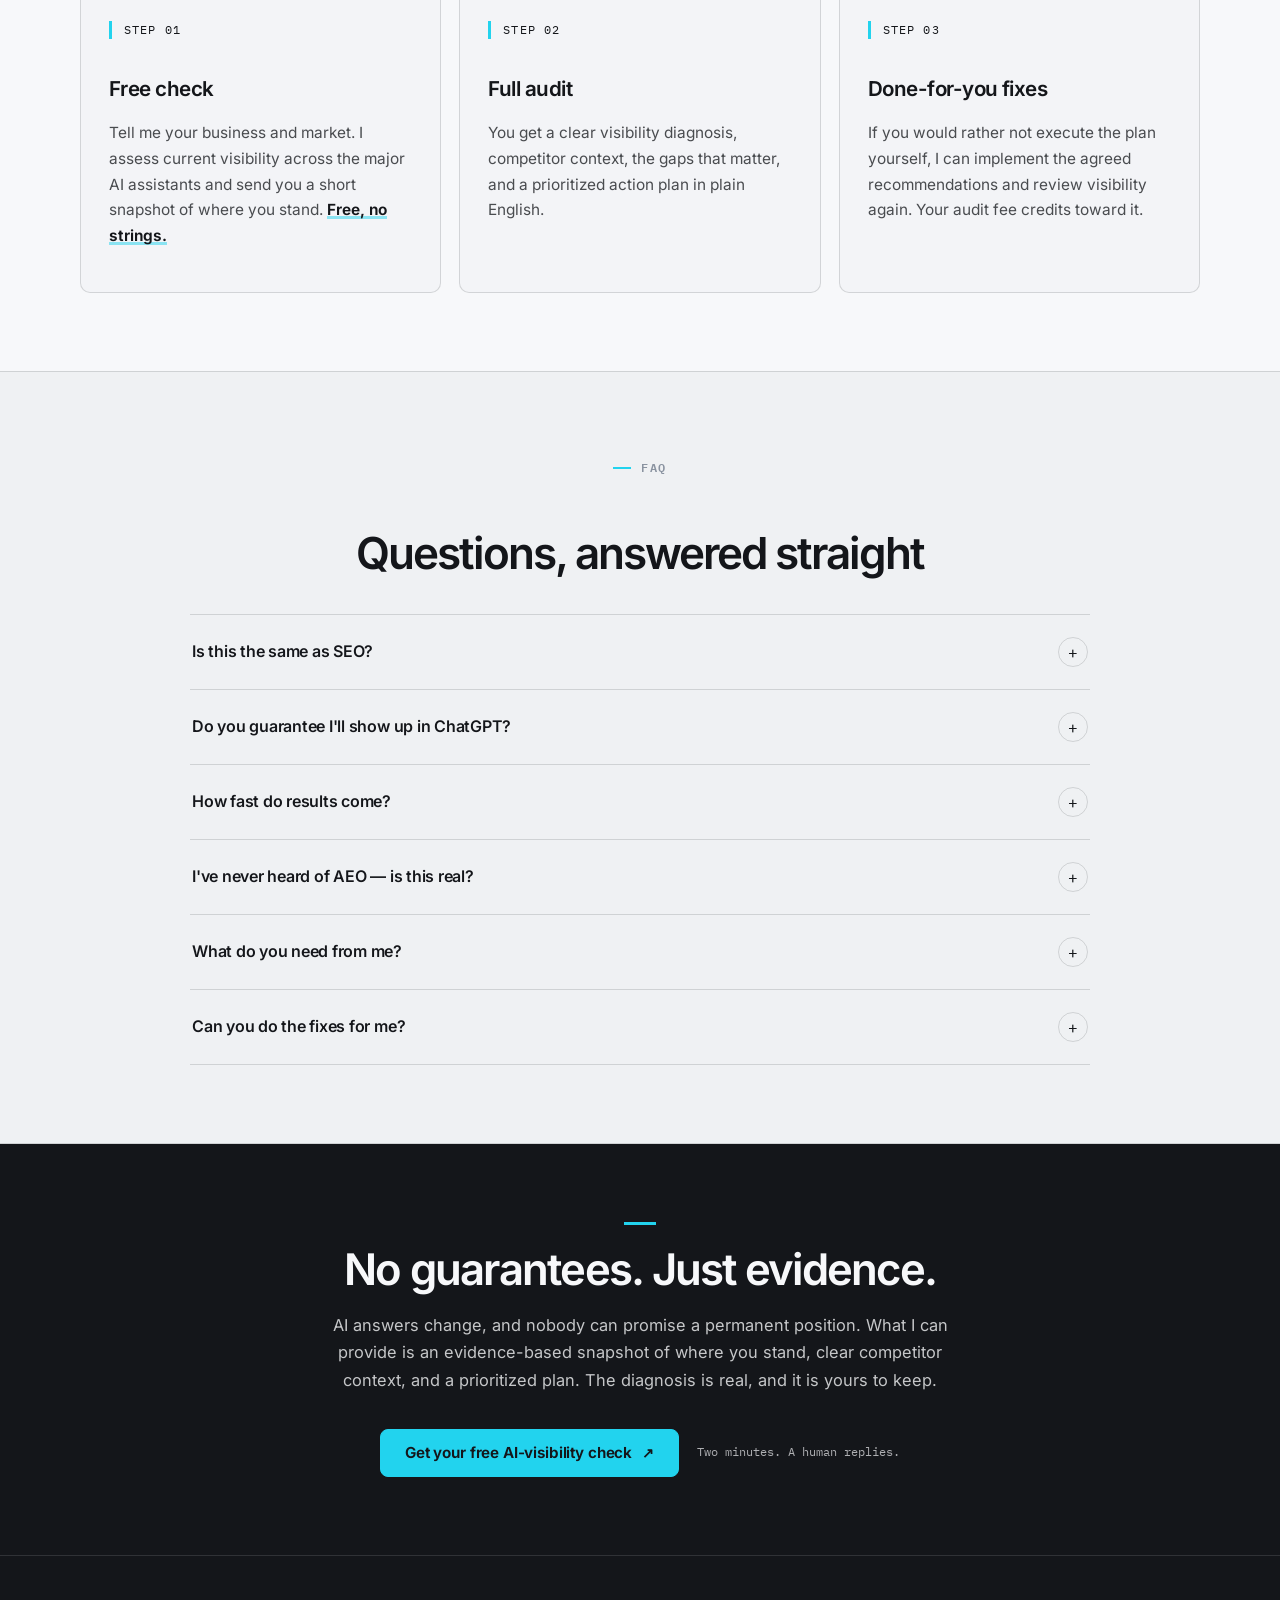
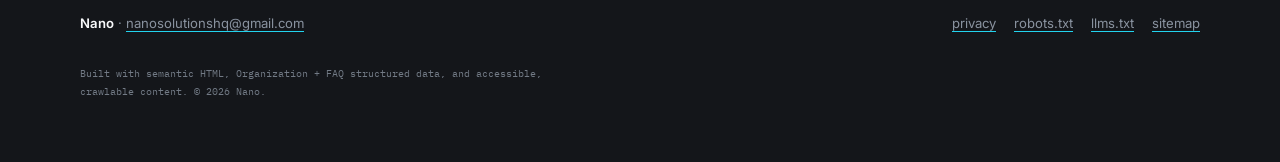
==== commit 796cefec: "Make Nano the primary persona and refine layouts" ====
--- a/index.html
+++ b/index.html
@@ -3,8 +3,8 @@
 <head>
   <meta charset="utf-8">
   <meta name="viewport" content="width=device-width, initial-scale=1">
-  <title>Does AI Recommend Your Business? — Nano Solutions</title>
-  <meta name="description" content="Nano Solutions checks how your business appears across relevant AI assistants and AI-powered search experiences, who appears instead, and what to prioritize next.">
+  <title>Does AI Recommend Your Business? — Nano</title>
+  <meta name="description" content="Nano checks how your business appears across relevant AI assistants and AI-powered search experiences, who appears instead, and what to prioritize next.">
   <link rel="canonical" href="https://nanosolutionshq.github.io/">
   <meta name="theme-color" content="#14161A">
   <meta name="color-scheme" content="light dark">
@@ -15,19 +15,19 @@
 
   <!-- Open Graph / social -->
   <meta property="og:type" content="website">
-  <meta property="og:site_name" content="Nano Solutions">
+  <meta property="og:site_name" content="Nano">
   <meta property="og:url" content="https://nanosolutionshq.github.io/">
   <meta property="og:title" content="Does AI recommend your business, or your competitor?">
   <meta property="og:description" content="When someone asks an AI assistant for a business like yours, do you appear? See where you stand, who appears instead, and what to prioritize next.">
   <meta property="og:image" content="https://nanosolutionshq.github.io/og.png">
   <meta property="og:image:width" content="1200">
   <meta property="og:image:height" content="630">
-  <meta property="og:image:alt" content="Nano Solutions — Does AI recommend your business, or your competitor?">
+  <meta property="og:image:alt" content="Nano — Does AI recommend your business, or your competitor?">
   <meta name="twitter:card" content="summary_large_image">
   <meta name="twitter:title" content="Does AI recommend your business, or your competitor?">
   <meta name="twitter:description" content="See how your business appears across relevant AI assistants—and get a clear priority list.">
   <meta name="twitter:image" content="https://nanosolutionshq.github.io/og.png">
-  <meta name="twitter:image:alt" content="Nano Solutions — Does AI recommend your business, or your competitor?">
+  <meta name="twitter:image:alt" content="Nano — Does AI recommend your business, or your competitor?">
 
   <!-- Brand typography -->
   <link rel="stylesheet" href="assets/css/fonts.css?v=20260714-1">
@@ -40,13 +40,14 @@
       {
         "@type": "Organization",
         "@id": "https://nanosolutionshq.github.io/#org",
-        "name": "Nano Solutions",
+        "name": "Nano",
+        "alternateName": "Nano Solutions",
         "url": "https://nanosolutionshq.github.io/",
         "email": "nanosolutionshq@gmail.com",
         "image": "https://nanosolutionshq.github.io/og.png",
         "logo": "https://nanosolutionshq.github.io/logo.png",
         "slogan": "Does AI recommend your business, or your competitor?",
-        "description": "Nano Solutions provides AI-visibility audits for businesses across markets, with clear visibility findings, competitor context, and prioritized recommendations.",
+        "description": "Nano provides AI-visibility audits for businesses across markets, with clear visibility findings, competitor context, and prioritized recommendations.",
         "areaServed": { "@type": "Country", "name": "United States" },
         "knowsAbout": [
           "Answer Engine Optimization (AEO)",
@@ -88,7 +89,7 @@
         "@type": "WebSite",
         "@id": "https://nanosolutionshq.github.io/#website",
         "url": "https://nanosolutionshq.github.io/",
-        "name": "Nano Solutions",
+        "name": "Nano",
         "publisher": { "@id": "https://nanosolutionshq.github.io/#org" },
         "inLanguage": "en-US"
       },
@@ -96,8 +97,8 @@
         "@type": "WebPage",
         "@id": "https://nanosolutionshq.github.io/#webpage",
         "url": "https://nanosolutionshq.github.io/",
-        "name": "Does AI Recommend Your Business? — Nano Solutions",
-        "description": "Nano Solutions checks how a business appears across relevant AI assistants and AI-powered search experiences, who appears instead, and what to prioritize next.",
+        "name": "Does AI Recommend Your Business? — Nano",
+        "description": "Nano checks how a business appears across relevant AI assistants and AI-powered search experiences, who appears instead, and what to prioritize next.",
         "isPartOf": { "@id": "https://nanosolutionshq.github.io/#website" },
         "about": { "@id": "https://nanosolutionshq.github.io/#org" },
         "inLanguage": "en-US"
@@ -159,7 +160,7 @@
     ]
   }
   </script>
-  <link rel="stylesheet" href="assets/css/site.css?v=20260714-6">
+  <link rel="stylesheet" href="assets/css/site.css?v=20260714-7">
   <script defer src="https://cloud.umami.is/script.js" data-website-id="a9b7ba1e-7be3-4b48-bb45-84d004ca94ab" data-domains="nanosolutionshq.github.io" data-exclude-search="true" data-exclude-hash="true" data-do-not-track="true"></script>
 </head>
 <body id="top">
@@ -168,7 +169,7 @@
 
   <header class="site-head">
     <div class="wrap">
-      <a class="wordmark" href="#top" aria-label="Nano Solutions — home"><img class="brand-mark" src="assets/brand/mark-light.svg" alt="" width="38" height="38">Nano Solutions</a>
+      <a class="wordmark" href="#top" aria-label="Nano — home"><img class="brand-mark" src="assets/brand/mark-light.svg" alt="" width="38" height="38">Nano</a>
       <nav class="site-nav" aria-label="Site">
         <a href="#proof">Proof</a>
         <a href="#sample">Sample</a>
@@ -190,7 +191,7 @@
           <p class="sub">When a potential customer asks an AI assistant for a business like yours, do you appear? I show you where you stand, where competitors appear instead, and what to prioritize next.</p>
           <div class="cta-row">
             <a class="btn" href="/free-check/" data-umami-event="free-check-cta" data-umami-event-placement="hero">Get your free AI-visibility check</a>
-            <span class="micro">Free · takes two minutes · <strong>answered by a human</strong></span>
+            <span class="micro">Free · takes two minutes · answered by a <strong>human</strong></span>
           </div>
           <div class="engines" aria-label="Examples of AI surfaces considered, with others reviewed when relevant">
             <span class="lead-in">Across</span>
@@ -198,7 +199,7 @@
             <span class="pill">Gemini</span>
             <span class="pill">Perplexity</span>
             <span class="pill">Google AI</span>
-            <span class="engine-more">+ more as relevant</span>
+            <span class="pill">+ more</span>
           </div>
         </div>
         <aside class="scan-panel" aria-label="AI visibility diagnostic across AI platforms">
@@ -241,7 +242,7 @@
             <dd class="label">AI assistants can surface different businesses for the same need. Visibility is not uniform.</dd>
           </div>
         </dl>
-        <p class="stat-note">Sources: BrightLocal, <a href="https://www.brightlocal.com/research/local-consumer-review-survey/">Local Consumer Review Survey 2026</a> (45% of consumers use generative AI for local recommendations). SOCi, <a href="https://www.soci.ai/news/in-ai-driven-discovery-few-brands-are-chosen-most-disappear/">2026 Local Visibility Index</a> (ChatGPT recommended 1.2% of brand locations across 2,751 multi-location brands). Study 01 is an independent point-in-time observation by Nano Solutions.</p>
+        <p class="stat-note">Sources: BrightLocal, <a href="https://www.brightlocal.com/research/local-consumer-review-survey/">Local Consumer Review Survey 2026</a> (45% of consumers use generative AI for local recommendations). SOCi, <a href="https://www.soci.ai/news/in-ai-driven-discovery-few-brands-are-chosen-most-disappear/">2026 Local Visibility Index</a> (ChatGPT recommended 1.2% of brand locations across 2,751 multi-location brands). Study 01 is an independent point-in-time observation by Nano.</p>
       </div>
     </section>
 
@@ -255,7 +256,7 @@
               <h2 id="proof-h">One question. No shared answer.</h2>
             </div>
             <p class="proof-lead">In one dated field study, major AI assistants surfaced <strong>different businesses</strong> for the same recommendation request.</p>
-            <p class="proof-body">The study used Gilbert, Arizona's med-spa market as one test case. Nano Solutions audits visibility across business categories and markets, showing where a business appears, where it does not, and what deserves attention next.</p>
+            <p class="proof-body">The study used Gilbert, Arizona's med-spa market as one test case. Nano audits visibility across business categories and markets, showing where a business appears, where it does not, and what deserves attention next.</p>
             <div class="proof-figures proof-outcomes" aria-label="Client-facing audit outcomes">
               <div class="fig"><div class="n">Visibility</div><div class="t">where your business appears</div></div>
               <div class="fig"><div class="n">Competition</div><div class="t">who appears instead</div></div>
@@ -292,14 +293,14 @@
           </ul>
           <div class="sample-actions">
             <a class="btn" href="/sample-audit" data-umami-event="sample-audit-view" data-umami-event-placement="homepage">View the sample audit</a>
-            <a class="sample-download" href="assets/sample/nano-solutions-sample-ai-visibility-audit.pdf" download data-umami-event="sample-audit-download" data-umami-event-placement="homepage">Download PDF <span aria-hidden="true">↓</span></a>
+            <a class="sample-download" href="assets/sample/nano-sample-ai-visibility-audit.pdf" download data-umami-event="sample-audit-download" data-umami-event-placement="homepage">Download PDF <span aria-hidden="true">↓</span></a>
           </div>
           <p class="sample-note">Fictional business · Illustrative figures · No client data</p>
         </div>
 
         <a class="sample-preview" href="/sample-audit" aria-label="Open the seven-page sample AI-visibility audit" data-umami-event="sample-audit-view" data-umami-event-placement="cover-preview">
           <span class="sample-sheet" aria-hidden="true">
-            <span class="sample-sheet-head"><span><b>n.</b> Nano Solutions</span><span>AI visibility diagnostic</span></span>
+            <span class="sample-sheet-head"><span><b>n.</b> Nano</span><span>AI visibility diagnostic</span></span>
             <span class="sample-badge"><i></i> Illustrative sample</span>
             <strong class="sample-title">AI-Visibility<br>Audit</strong>
             <span class="sample-subtitle">A clear view of how easily AI assistants can understand, trust, and recommend a local business.</span>
@@ -321,7 +322,7 @@
           <div class="step">
             <span class="num">STEP 01</span>
             <h3>Free check</h3>
-            <p>Tell me your business and market below. I assess current visibility across the major AI assistants and send you a short snapshot of where you stand. <span class="free-tag">Free, no strings.</span></p>
+            <p>Tell me your business and market. I assess current visibility across the major AI assistants and send you a short snapshot of where you stand. <span class="free-tag">Free, no strings.</span></p>
           </div>
           <div class="step">
             <span class="num">STEP 02</span>
@@ -386,56 +387,12 @@
       </div>
     </section>
 
-    <!-- 8 · Free check form -->
-    <section class="check" id="free-check" aria-labelledby="check-h">
-      <div class="wrap">
-        <div class="form-card">
-          <p class="eyebrow">Free check</p>
-          <h2 id="check-h">Get your free AI-visibility check</h2>
-          <p class="form-sub">Tell me who you are and where you compete. I'll assess your current visibility across the major AI assistants and email you a short where-you-stand snapshot — free.</p>
-          <form action="https://formsubmit.co/nanosolutionshq@gmail.com" method="POST">
-            <input type="hidden" name="_subject" value="New free AI-visibility check request">
-            <input type="hidden" name="_template" value="table">
-            <input type="hidden" name="_captcha" value="false">
-            <input type="hidden" name="_next" value="https://nanosolutionshq.github.io/thanks.html">
-            <input type="text" name="_honey" class="hp" tabindex="-1" autocomplete="off" aria-hidden="true">
-            <div class="field-grid">
-              <div class="field">
-                <label for="f-name">Your name</label>
-                <input id="f-name" name="name" type="text" required autocomplete="name" placeholder="Your full name">
-              </div>
-              <div class="field">
-                <label for="f-business">Business name</label>
-                <input id="f-business" name="business" type="text" required autocomplete="organization" placeholder="Your business name">
-              </div>
-              <div class="field">
-                <label for="f-city">City / state</label>
-                <input id="f-city" name="city" type="text" required placeholder="City, State">
-              </div>
-              <div class="field">
-                <label for="f-website">Website</label>
-                <input id="f-website" name="website" type="text" inputmode="url" autocomplete="url" placeholder="yourbusiness.com">
-              </div>
-              <div class="field full">
-                <label for="f-email">Email</label>
-                <input id="f-email" name="email" type="email" required autocomplete="email" placeholder="you@yourbusiness.com">
-              </div>
-            </div>
-            <div class="form-actions">
-              <button class="btn" type="submit" data-umami-event="free-check-submit">Send my free check request</button>
-              <span class="micro">Submitted through FormSubmit to Nano Solutions. No newsletter and no reselling your information.</span>
-            </div>
-          </form>
-        </div>
-      </div>
-    </section>
-
   </main>
 
   <footer class="site-foot">
     <div class="wrap">
       <div class="row">
-        <p><span class="brand">Nano Solutions</span> · <a href="mailto:nanosolutionshq@gmail.com" data-umami-event="email-click" data-umami-event-placement="footer">nanosolutionshq@gmail.com</a></p>
+        <p><span class="brand">Nano</span> · <a href="mailto:nanosolutionshq@gmail.com" data-umami-event="email-click" data-umami-event-placement="footer">nanosolutionshq@gmail.com</a></p>
         <nav aria-label="Site information">
           <a href="privacy.html">privacy</a>
           <a href="robots.txt">robots.txt</a>
@@ -443,7 +400,7 @@
           <a href="sitemap.xml">sitemap</a>
         </nav>
       </div>
-      <p class="dogfood">Built with semantic HTML, Organization + FAQ structured data, and accessible, crawlable content. © 2026 Nano Solutions.</p>
+      <p class="dogfood">Built with semantic HTML, Organization + FAQ structured data, and accessible, crawlable content. © 2026 Nano.</p>
     </div>
   </footer>
 
--- a/assets/css/fonts.css
+++ b/assets/css/fonts.css
@@ -1,4 +1,4 @@
-/* Nano Solutions self-hosted brand typography.
+/* Nano self-hosted brand typography.
    Inter and IBM Plex Mono are distributed under the SIL Open Font License 1.1.
    License copies live in assets/fonts/. */
 
--- a/assets/css/site.css
+++ b/assets/css/site.css
@@ -1,4 +1,4 @@
-/* Nano Solutions — shared visual system
+/* Nano — shared visual system
    Brand tokens are intentionally limited to Ink, Slate, Cyan, Paper, and Gray. */
 
 :root {
@@ -373,15 +373,6 @@
   font-weight: 520;
 }
 
-.engines .engine-more {
-  margin-left: 4px;
-  color: var(--cyan);
-  font-family: "IBM Plex Mono", ui-monospace, monospace;
-  font-size: 0.72rem;
-  font-weight: 650;
-  letter-spacing: 0.02em;
-}
-
 /* Diagnostic hero panel */
 
 .scan-panel {
@@ -574,7 +565,13 @@
 .stats .section-head {
   display: flex;
   align-items: end;
-  justify-content: space-between;
+  justify-content: center;
+  text-align: center;
+}
+
+.stats .section-head h2 {
+  margin-right: auto;
+  margin-left: auto;
 }
 
 .stat-grid {
@@ -620,7 +617,8 @@
 }
 
 .stat-note {
-  max-width: 105ch;
+  max-width: none;
+  width: 100%;
   margin-top: 22px;
   color: rgba(20, 22, 26, 0.66);
   font-size: 0.74rem;
@@ -666,7 +664,13 @@
   display: grid;
   grid-template-columns: minmax(0, 1fr) minmax(390px, 0.96fr);
   gap: clamp(48px, 6vw, 68px);
-  align-items: start;
+  align-items: stretch;
+}
+
+.proof-layout > div {
+  display: flex;
+  min-width: 0;
+  flex-direction: column;
 }
 
 #proof h2 {
@@ -732,14 +736,18 @@
 
 .study-link {
   display: inline-flex;
-  margin-top: 32px;
+  align-self: flex-start;
+  margin-top: auto;
+  padding-top: 32px;
   color: var(--paper);
   font-weight: 600;
   text-decoration-color: var(--cyan);
 }
 
 .proof-data {
+  display: flex;
   padding: 24px;
+  flex-direction: column;
   background: rgba(20, 22, 26, 0.66);
   border: 1px solid var(--line-dark);
   border-radius: 14px;
@@ -751,6 +759,7 @@
 
 .answer-matrix {
   display: grid;
+  flex: 1;
   margin: 0;
 }
 
@@ -793,7 +802,8 @@
 }
 
 .proof-data-note {
-  margin: 18px 0 0;
+  margin: auto 0 0;
+  padding-top: 18px;
   color: var(--gray);
   font-size: 0.78rem;
 }
@@ -1066,6 +1076,19 @@
   background: var(--paper);
 }
 
+#how-it-works .section-head,
+#faq .section-head,
+.check-faq .section-head {
+  text-align: center;
+}
+
+#how-it-works .section-head h2,
+#faq .section-head h2,
+.check-faq .section-head h2 {
+  margin-right: auto;
+  margin-left: auto;
+}
+
 .steps {
   display: grid;
   grid-template-columns: repeat(3, 1fr);
@@ -1191,14 +1214,18 @@
 .honesty {
   background: var(--ink);
   color: var(--paper);
-  text-align: left;
+  text-align: center;
+}
+
+.honesty .wrap {
+  width: min(100% - 48px, 900px);
 }
 
 .honesty-lead {
-  max-width: 24ch;
-  margin: 0;
-  padding-left: 26px;
-  border-left: 3px solid var(--cyan);
+  position: relative;
+  max-width: none;
+  margin: 0 auto;
+  padding-top: 24px;
   color: var(--paper);
   font-size: clamp(1.9rem, 3.4vw, 2.8rem);
   font-weight: 620;
@@ -1206,13 +1233,27 @@
   line-height: 1.1;
 }
 
+.honesty-lead::before {
+  position: absolute;
+  top: 0;
+  left: 50%;
+  width: 32px;
+  height: 3px;
+  background: var(--cyan);
+  content: "";
+  transform: translateX(-50%);
+}
+
 .honesty-copy {
   max-width: 66ch;
-  margin: 18px 0 0;
-  padding-left: 29px;
+  margin: 18px auto 0;
   color: rgba(247, 248, 250, 0.78);
   font-size: 1.02rem;
   line-height: 1.7;
+}
+
+.honesty .cta-row {
+  justify-content: center;
 }
 
 /* Form */
@@ -1371,10 +1412,10 @@
 }
 
 .check-landing-intro h1 {
-  max-width: 12ch;
+  max-width: 100%;
   margin: 0;
   color: var(--paper);
-  font-size: clamp(2.65rem, 4.9vw, 4.35rem);
+  font-size: clamp(2.65rem, 4.2vw, 3.85rem);
   font-weight: 570;
   letter-spacing: -0.058em;
   line-height: 0.98;
@@ -1425,15 +1466,25 @@
   grid-template-areas:
     "intro form"
     "expect form";
-  grid-template-columns: minmax(0, 0.92fr) minmax(0, 1.08fr);
-  gap: 24px 28px;
-  align-items: start;
+  grid-template-columns: minmax(0, 1fr) minmax(520px, 1.06fr);
+  grid-template-rows: auto 1fr;
+  column-gap: 36px;
+  row-gap: 24px;
+  align-items: stretch;
+}
+
+.check-landing-intro,
+.check-landing .form-card,
+.check-expect {
+  min-width: 0;
 }
 
 .check-landing .form-card {
   grid-area: form;
   width: auto;
   margin: 0;
+  padding: clamp(34px, 4vw, 48px);
+  align-self: stretch;
   color: var(--ink);
   box-shadow: 0 34px 84px rgba(0, 0, 0, 0.24);
 }
@@ -1446,7 +1497,8 @@
   position: relative;
   grid-area: expect;
   overflow: hidden;
-  padding: clamp(28px, 4vw, 40px);
+  padding: 28px 32px;
+  align-self: stretch;
   background: var(--ink);
   border: 1px solid var(--line-dark);
   border-radius: 14px;
@@ -1475,17 +1527,17 @@
 }
 
 .check-expect h2 {
-  max-width: 13ch;
+  max-width: none;
   margin: 0;
   color: var(--paper);
-  font-size: clamp(1.7rem, 3vw, 2.35rem);
+  font-size: clamp(1.7rem, 2.4vw, 2rem);
   font-weight: 590;
   letter-spacing: -0.045em;
   line-height: 1.08;
 }
 
 .check-expect ul {
-  margin: 30px 0 0;
+  margin: 18px 0 0;
   padding: 0;
   border-top: 1px solid var(--line-dark);
   list-style: none;
@@ -1493,8 +1545,10 @@
 
 .check-expect li {
   display: grid;
-  gap: 5px;
-  padding: 18px 0;
+  grid-template-columns: 92px minmax(0, 1fr);
+  align-items: baseline;
+  gap: 14px;
+  padding: 10px 0;
   border-bottom: 1px solid var(--line-dark);
 }
 
@@ -1508,14 +1562,15 @@
 
 .check-expect li span {
   color: rgba(247, 248, 250, 0.76);
-  line-height: 1.55;
+  font-size: 0.9rem;
+  line-height: 1.45;
 }
 
 .check-expect-note {
-  margin: 26px 0 0;
+  margin: 16px 0 0;
   color: rgba(247, 248, 250, 0.7);
-  font-size: 0.9rem;
-  line-height: 1.65;
+  font-size: 0.83rem;
+  line-height: 1.5;
 }
 
 .check-expect-note strong {
@@ -1524,8 +1579,9 @@
 
 .check-expect .text-link {
   display: inline-flex;
-  margin-top: 24px;
-  color: var(--paper);
+  margin-top: 14px;
+  color: var(--paper);
+  font-size: 0.9rem;
   font-weight: 650;
   text-decoration-color: var(--cyan);
 }
@@ -2038,6 +2094,28 @@
 
 /* Responsive */
 
+@media (max-width: 1060px) {
+  .check-landing-grid {
+    grid-template-areas:
+      "intro"
+      "form"
+      "expect";
+    grid-template-columns: minmax(0, 1fr);
+    grid-template-rows: auto;
+    gap: 32px;
+  }
+
+  .check-landing-intro {
+    max-width: 720px;
+  }
+
+  .check-landing .form-card,
+  .check-expect {
+    width: min(100%, 790px);
+    align-self: start;
+  }
+}
+
 @media (max-width: 920px) {
   .hero .wrap,
   .proof-layout,
@@ -2046,17 +2124,6 @@
     grid-template-columns: minmax(0, 1fr);
   }
 
-  .check-landing-grid {
-    grid-template-areas:
-      "intro"
-      "form"
-      "expect";
-  }
-
-  .check-expect {
-    width: min(100%, 790px);
-  }
-
   .hero .wrap {
     gap: 62px;
   }
@@ -2210,6 +2277,15 @@
     padding: 20px;
   }
 
+  .check-expect {
+    padding: 24px 20px;
+  }
+
+  .check-expect li {
+    grid-template-columns: 1fr;
+    gap: 4px;
+  }
+
   .answer-row {
     grid-template-columns: 1fr;
     gap: 5px;
@@ -2258,11 +2334,11 @@
   }
 
   .honesty-lead {
-    padding-left: 20px;
+    padding-left: 0;
   }
 
   .honesty-copy {
-    padding-left: 23px;
+    padding-left: 0;
   }
 
   body.thank-you {
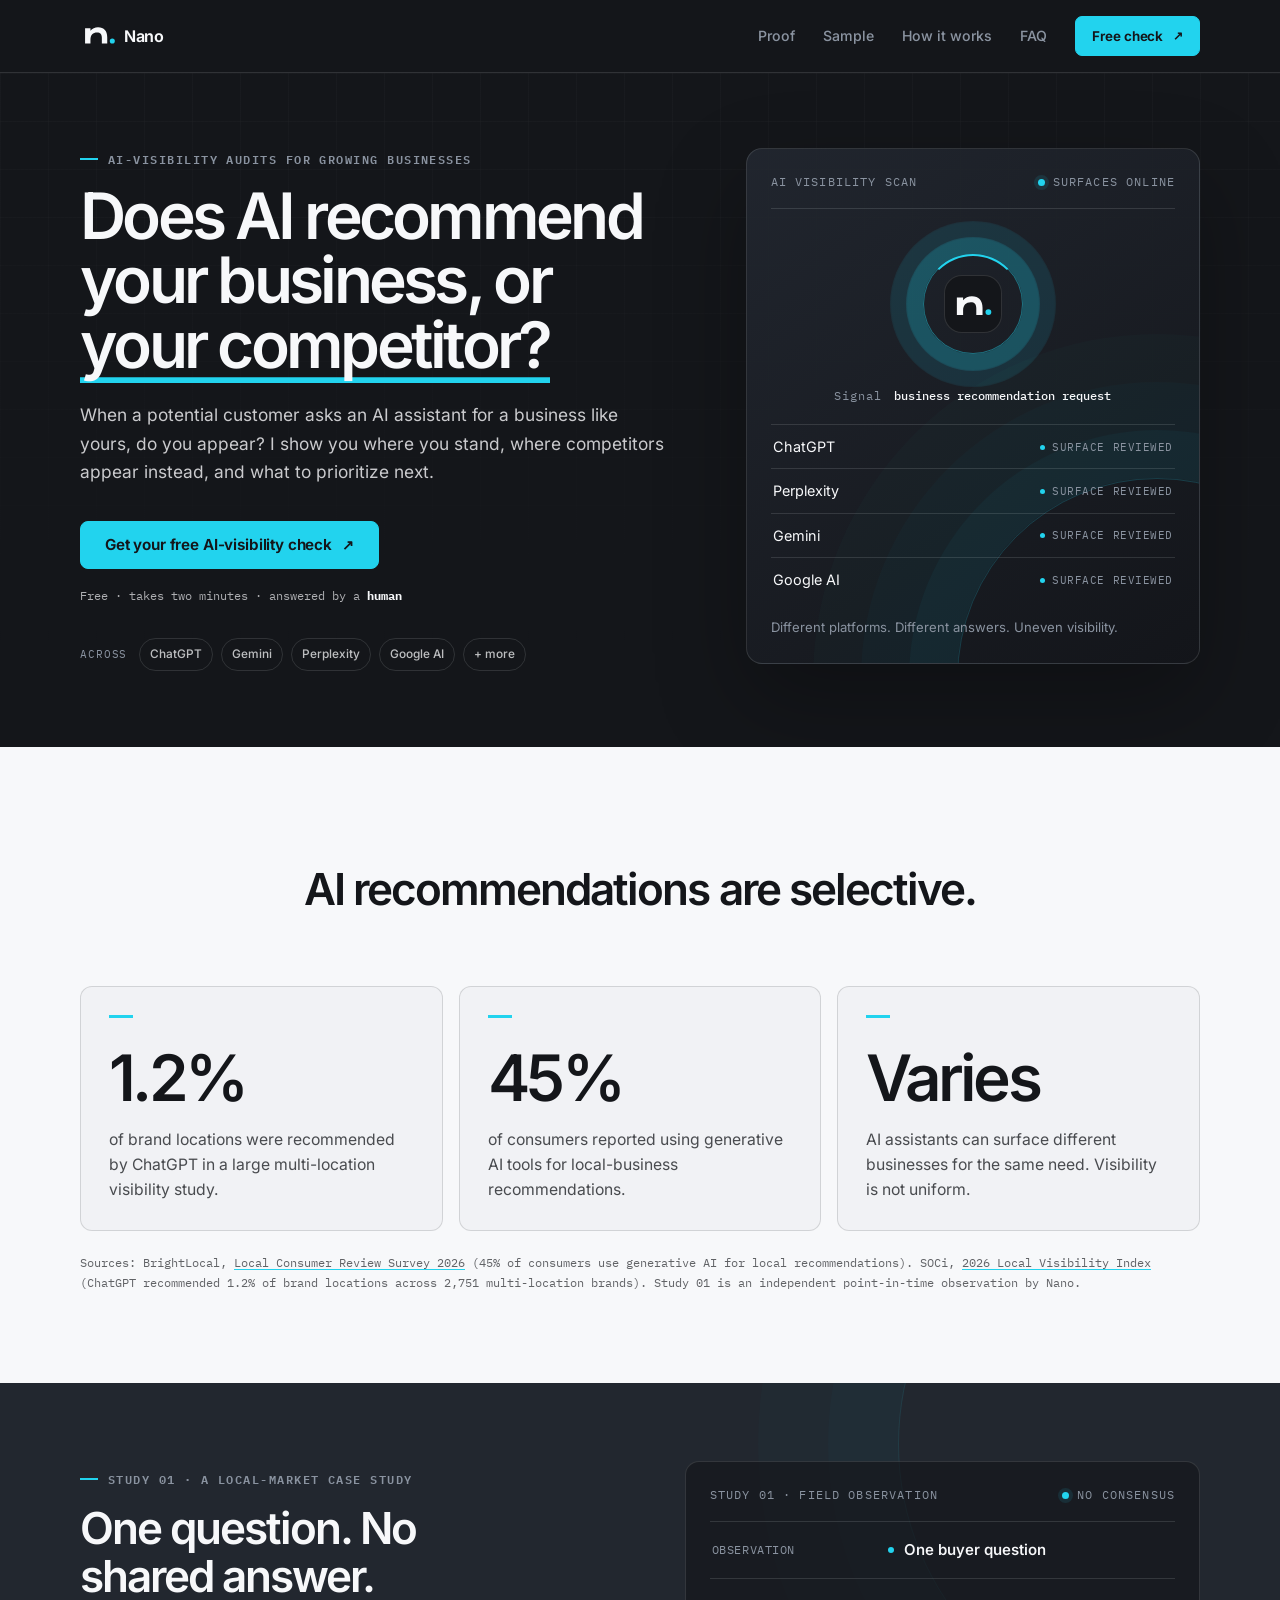
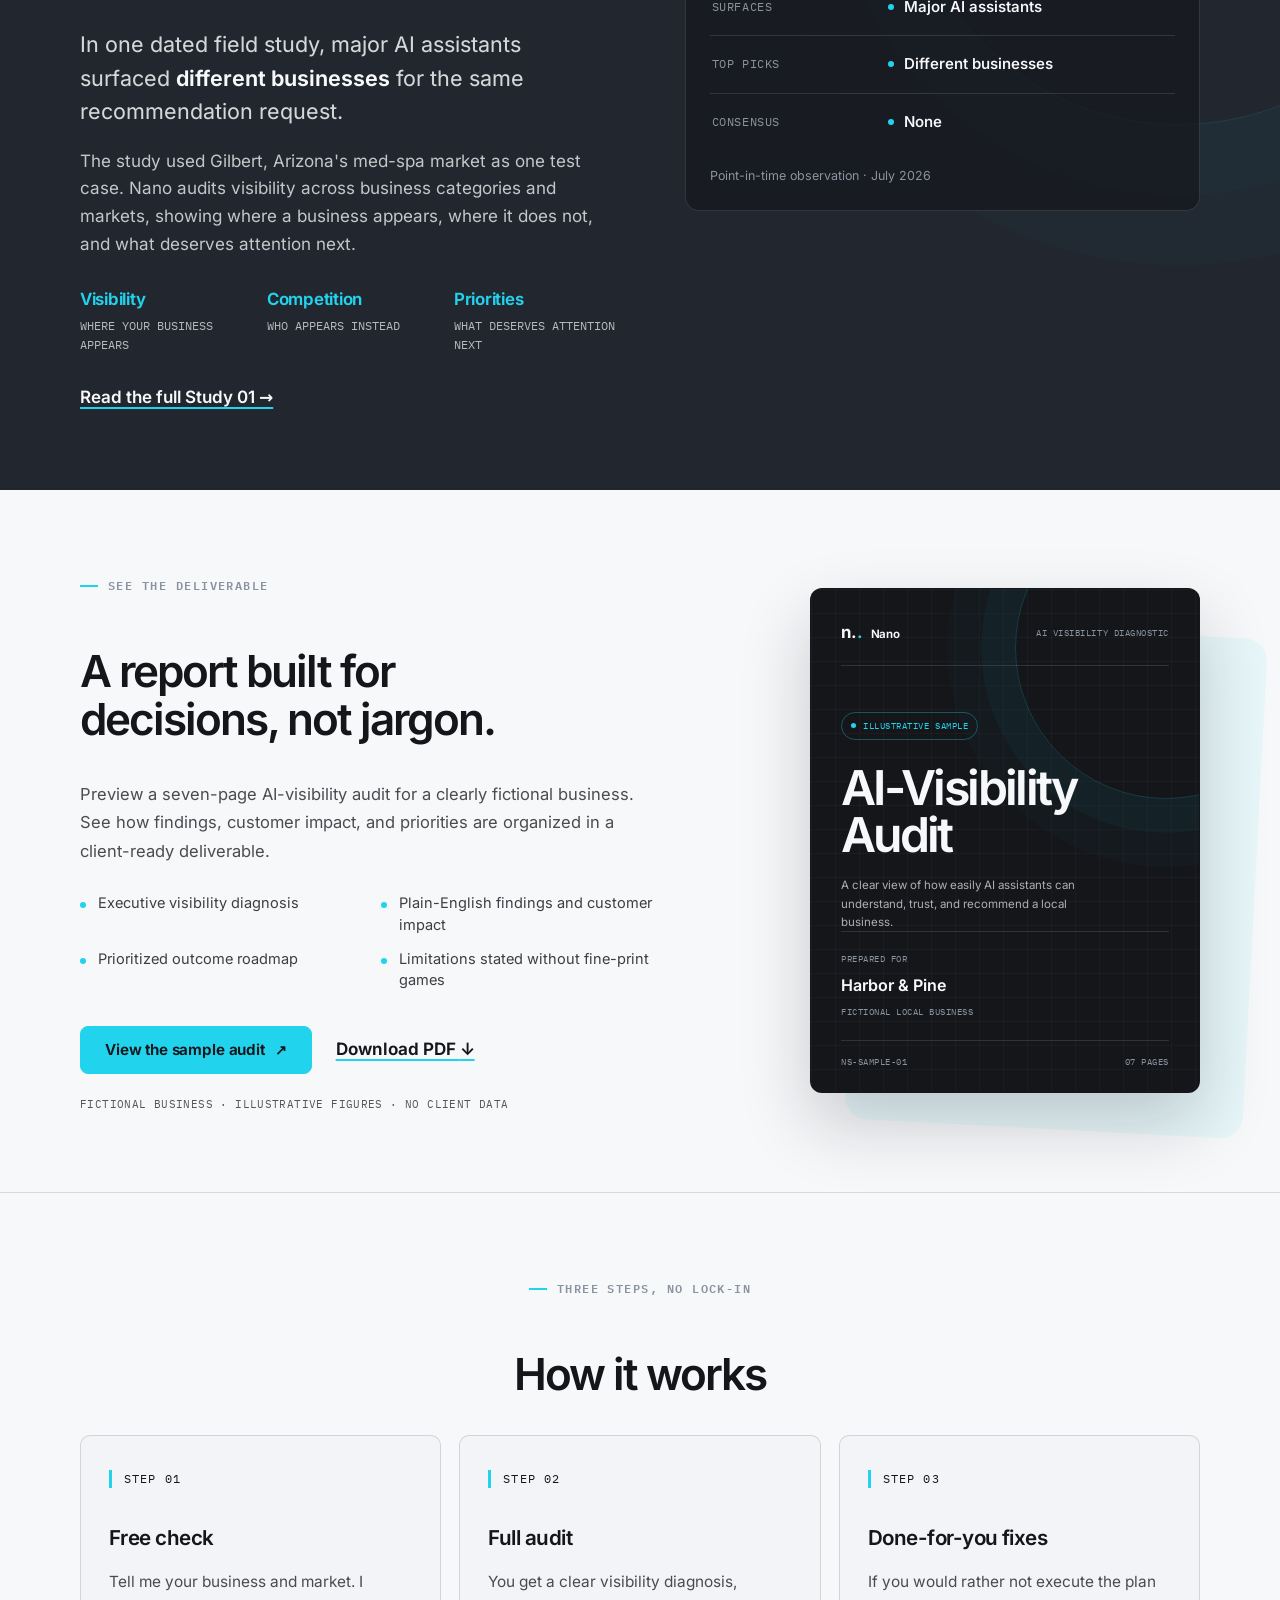
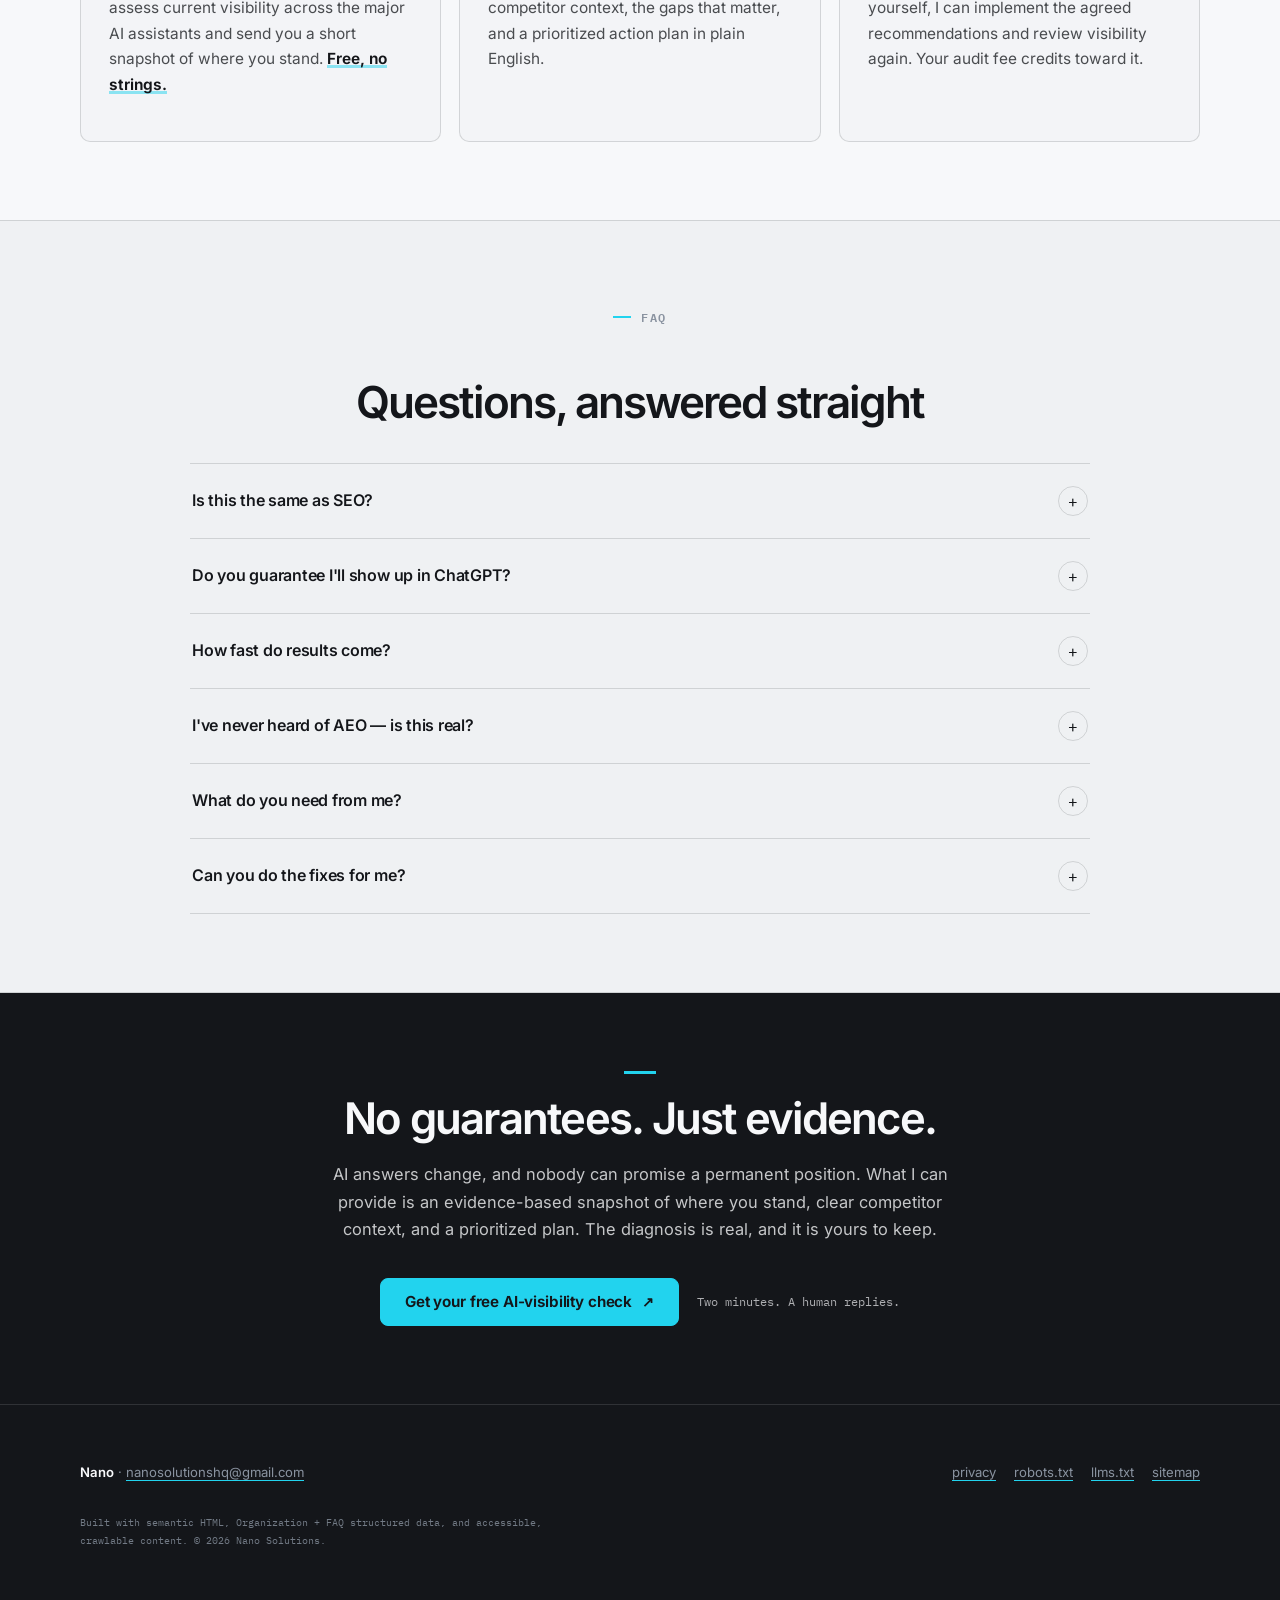
==== commit 7d0b2a68: "Refine Nano alignment and diagnostic panels" ====
--- a/index.html
+++ b/index.html
@@ -160,7 +160,7 @@
     ]
   }
   </script>
-  <link rel="stylesheet" href="assets/css/site.css?v=20260714-7">
+  <link rel="stylesheet" href="assets/css/site.css?v=20260714-10">
   <script defer src="https://cloud.umami.is/script.js" data-website-id="a9b7ba1e-7be3-4b48-bb45-84d004ca94ab" data-domains="nanosolutionshq.github.io" data-exclude-search="true" data-exclude-hash="true" data-do-not-track="true"></script>
 </head>
 <body id="top">
@@ -400,7 +400,7 @@
           <a href="sitemap.xml">sitemap</a>
         </nav>
       </div>
-      <p class="dogfood">Built with semantic HTML, Organization + FAQ structured data, and accessible, crawlable content. © 2026 Nano.</p>
+      <p class="dogfood">Built with semantic HTML, Organization + FAQ structured data, and accessible, crawlable content. © 2026 Nano Solutions.</p>
     </div>
   </footer>
 
--- a/assets/css/site.css
+++ b/assets/css/site.css
@@ -127,11 +127,12 @@
 .wordmark {
   display: inline-flex;
   align-items: center;
-  gap: 11px;
+  gap: 6px;
   color: var(--paper);
   font-size: 1rem;
   font-weight: 650;
   letter-spacing: -0.02em;
+  line-height: 1;
   text-decoration: none;
 }
 
@@ -144,6 +145,12 @@
   width: 38px;
   height: 38px;
   flex: none;
+}
+
+.wordmark .brand-mark {
+  width: 38px;
+  height: 32px;
+  transform: translateY(-2px);
 }
 
 .site-nav {
@@ -440,17 +447,18 @@
 
 .scan-rings {
   position: relative;
-  width: 158px;
+  width: 100px;
   aspect-ratio: 1;
   display: grid;
   place-items: center;
   border: 1px solid rgba(34, 211, 238, 0.46);
   border-radius: 50%;
   box-shadow:
-    0 0 0 30px rgba(34, 211, 238, 0.055),
-    0 0 0 31px rgba(34, 211, 238, 0.15),
-    0 0 0 60px rgba(34, 211, 238, 0.025),
-    0 0 0 61px rgba(34, 211, 238, 0.09);
+    0 0 0 16px rgba(34, 211, 238, 0.055),
+    0 0 0 17px rgba(34, 211, 238, 0.15),
+    0 0 0 32px rgba(34, 211, 238, 0.025),
+    0 0 0 33px rgba(34, 211, 238, 0.09);
+  transform: translateY(-7px);
 }
 
 .scan-rings::after {
@@ -466,8 +474,8 @@
 }
 
 .scan-core {
-  width: 66px;
-  height: 66px;
+  width: 58px;
+  height: 58px;
   padding: 6px;
   background: var(--ink);
   border: 1px solid var(--line-dark);
@@ -664,13 +672,20 @@
   display: grid;
   grid-template-columns: minmax(0, 1fr) minmax(390px, 0.96fr);
   gap: clamp(48px, 6vw, 68px);
-  align-items: stretch;
+  align-items: start;
 }
 
 .proof-layout > div {
-  display: flex;
+  display: block;
   min-width: 0;
-  flex-direction: column;
+}
+
+#proof .section-head {
+  margin-bottom: 28px;
+}
+
+#proof .section-head h2 {
+  margin: 0;
 }
 
 #proof h2 {
@@ -679,6 +694,7 @@
 
 .proof-lead {
   max-width: 42ch;
+  margin: 0;
   color: rgba(247, 248, 250, 0.84);
   font-size: clamp(1.15rem, 2vw, 1.34rem);
   font-weight: 430;
@@ -692,7 +708,7 @@
 
 .proof-body {
   max-width: 58ch;
-  margin-top: 22px;
+  margin: 20px 0 0;
   color: rgba(247, 248, 250, 0.76);
 }
 
@@ -701,6 +717,14 @@
   gap: 30px;
   margin-top: 34px;
   flex-wrap: wrap;
+}
+
+.proof-outcomes {
+  display: grid;
+  width: 100%;
+  margin-top: 28px;
+  grid-template-columns: repeat(3, minmax(0, 1fr));
+  gap: 24px;
 }
 
 .fig {
@@ -724,7 +748,7 @@
 }
 
 .proof-outcomes .fig {
-  max-width: 160px;
+  max-width: none;
 }
 
 .proof-outcomes .n {
@@ -736,38 +760,36 @@
 
 .study-link {
   display: inline-flex;
-  align-self: flex-start;
-  margin-top: auto;
-  padding-top: 32px;
+  margin-top: 30px;
   color: var(--paper);
   font-weight: 600;
   text-decoration-color: var(--cyan);
 }
 
 .proof-data {
-  display: flex;
+  display: block;
   padding: 24px;
-  flex-direction: column;
+  align-self: start;
   background: rgba(20, 22, 26, 0.66);
   border: 1px solid var(--line-dark);
   border-radius: 14px;
 }
 
 .proof-data .panel-bar {
-  padding-bottom: 18px;
+  padding-bottom: 16px;
 }
 
 .answer-matrix {
   display: grid;
-  flex: 1;
   margin: 0;
 }
 
 .answer-row {
   display: grid;
   grid-template-columns: minmax(112px, 0.72fr) minmax(0, 1.28fr);
+  align-items: center;
   gap: 16px;
-  padding: 18px 2px;
+  padding: 16px 2px;
   border-bottom: 1px solid var(--line-dark);
 }
 
@@ -802,8 +824,7 @@
 }
 
 .proof-data-note {
-  margin: auto 0 0;
-  padding-top: 18px;
+  margin: 16px 0 0;
   color: var(--gray);
   font-size: 0.78rem;
 }
@@ -1277,7 +1298,7 @@
 
 .form-card h2 {
   max-width: 18ch;
-  margin-bottom: 14px;
+  margin: 0 0 14px;
 }
 
 .form-card .form-sub {
@@ -1491,6 +1512,25 @@
 
 .check-landing .form-card h2 {
   max-width: 20ch;
+}
+
+.check-landing .form-actions {
+  align-items: center;
+  flex-direction: column;
+  gap: 14px;
+  text-align: center;
+}
+
+.check-landing .form-actions .btn {
+  margin-right: auto;
+  margin-left: auto;
+}
+
+.check-landing .form-actions .micro {
+  width: 100%;
+  max-width: 48ch;
+  margin-right: auto;
+  margin-left: auto;
 }
 
 .check-expect {
@@ -2203,6 +2243,12 @@
     height: 34px;
   }
 
+  .wordmark .brand-mark {
+    width: 34px;
+    height: 29px;
+    transform: translateY(-1px);
+  }
+
   .site-nav .btn.small {
     min-height: 38px;
     padding: 8px 12px;
@@ -2243,6 +2289,21 @@
   .scan-panel {
     min-height: 390px;
     padding: 18px;
+  }
+
+  .scan-rings {
+    width: 88px;
+    box-shadow:
+      0 0 0 14px rgba(34, 211, 238, 0.055),
+      0 0 0 15px rgba(34, 211, 238, 0.15),
+      0 0 0 28px rgba(34, 211, 238, 0.025),
+      0 0 0 29px rgba(34, 211, 238, 0.09);
+    transform: translateY(-20px);
+  }
+
+  .scan-core {
+    width: 54px;
+    height: 54px;
   }
 
   .panel-bar {
@@ -2347,6 +2408,11 @@
 }
 
 @media (max-width: 560px) {
+  .proof-outcomes {
+    grid-template-columns: 1fr;
+    gap: 16px;
+  }
+
   .study-summary,
   .study-results {
     grid-template-columns: 1fr;
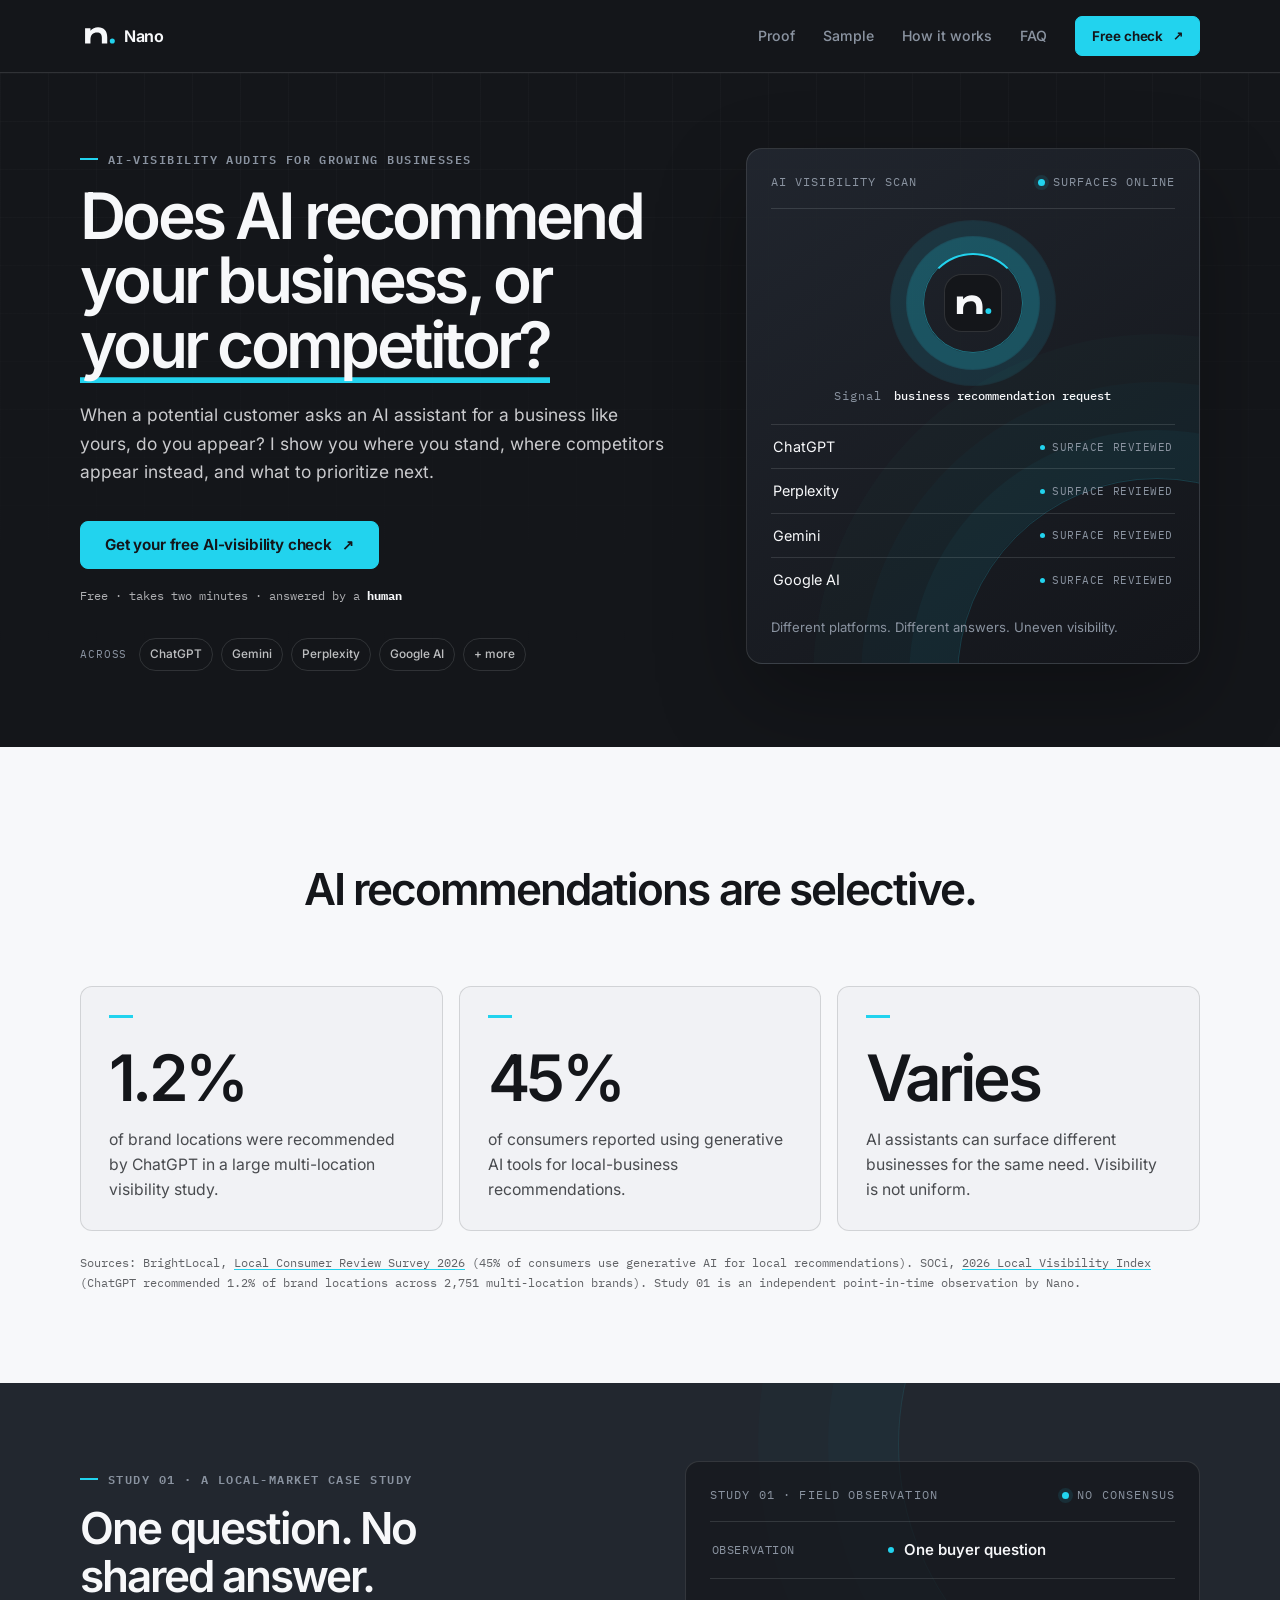
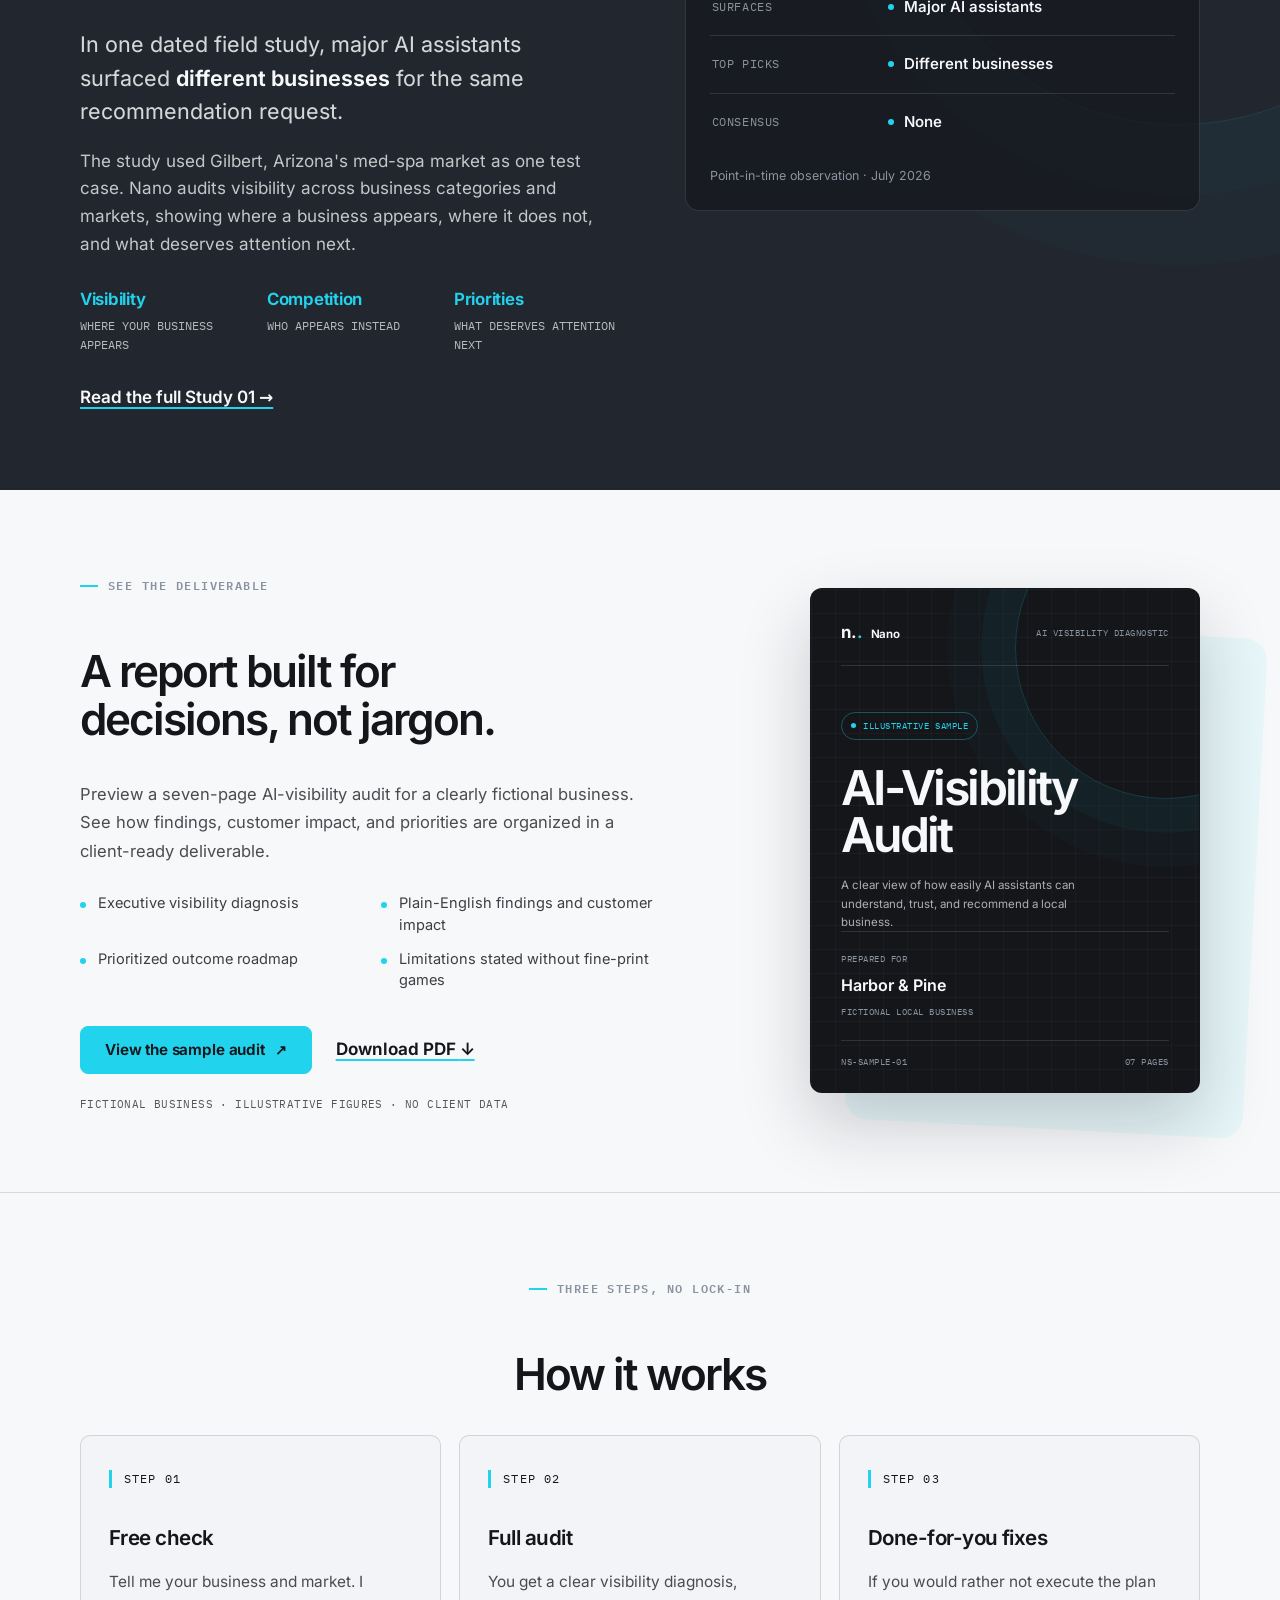
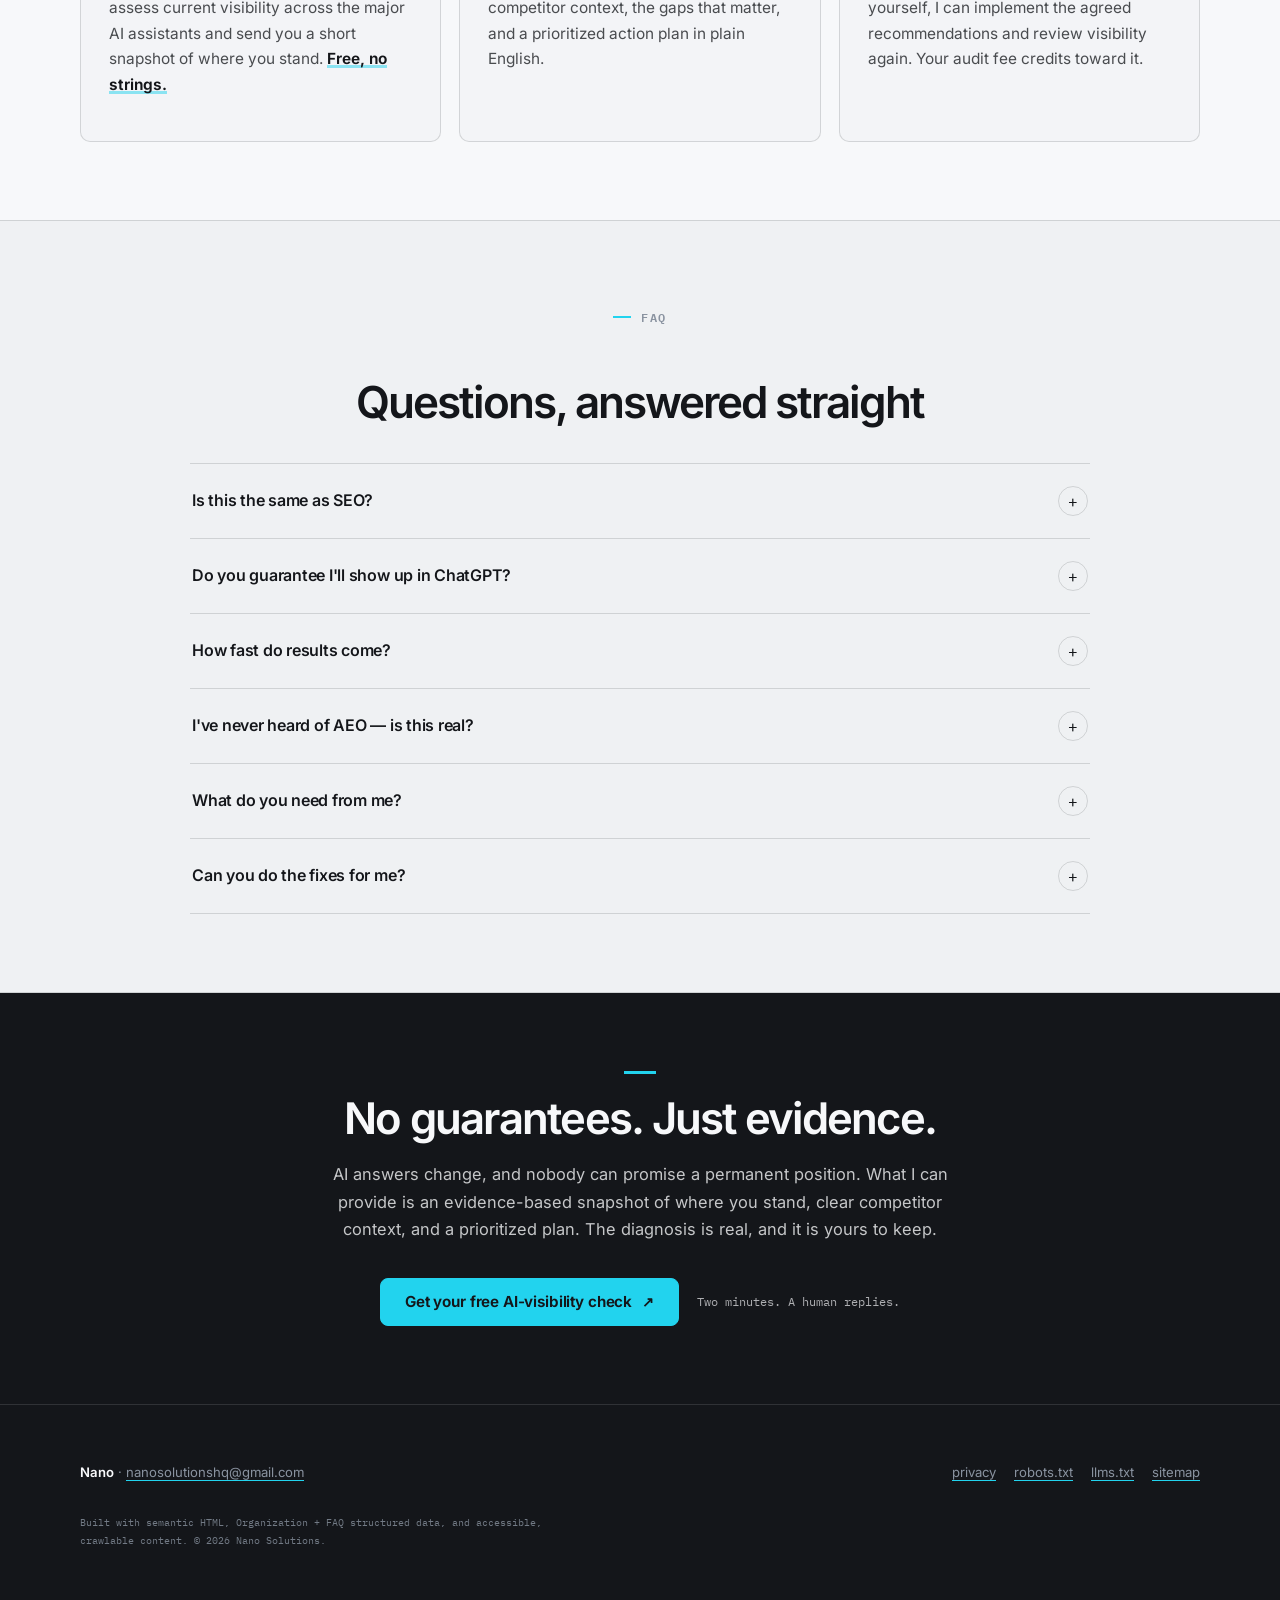
==== commit b5d367ac: "Contain hero scan ring at every viewport" ====
--- a/index.html
+++ b/index.html
@@ -160,7 +160,7 @@
     ]
   }
   </script>
-  <link rel="stylesheet" href="assets/css/site.css?v=20260714-10">
+  <link rel="stylesheet" href="assets/css/site.css?v=20260714-11">
   <script defer src="https://cloud.umami.is/script.js" data-website-id="a9b7ba1e-7be3-4b48-bb45-84d004ca94ab" data-domains="nanosolutionshq.github.io" data-exclude-search="true" data-exclude-hash="true" data-do-not-track="true"></script>
 </head>
 <body id="top">
--- a/assets/css/site.css
+++ b/assets/css/site.css
@@ -458,7 +458,7 @@
     0 0 0 17px rgba(34, 211, 238, 0.15),
     0 0 0 32px rgba(34, 211, 238, 0.025),
     0 0 0 33px rgba(34, 211, 238, 0.09);
-  transform: translateY(-7px);
+  transform: translateY(-8px);
 }
 
 .scan-rings::after {
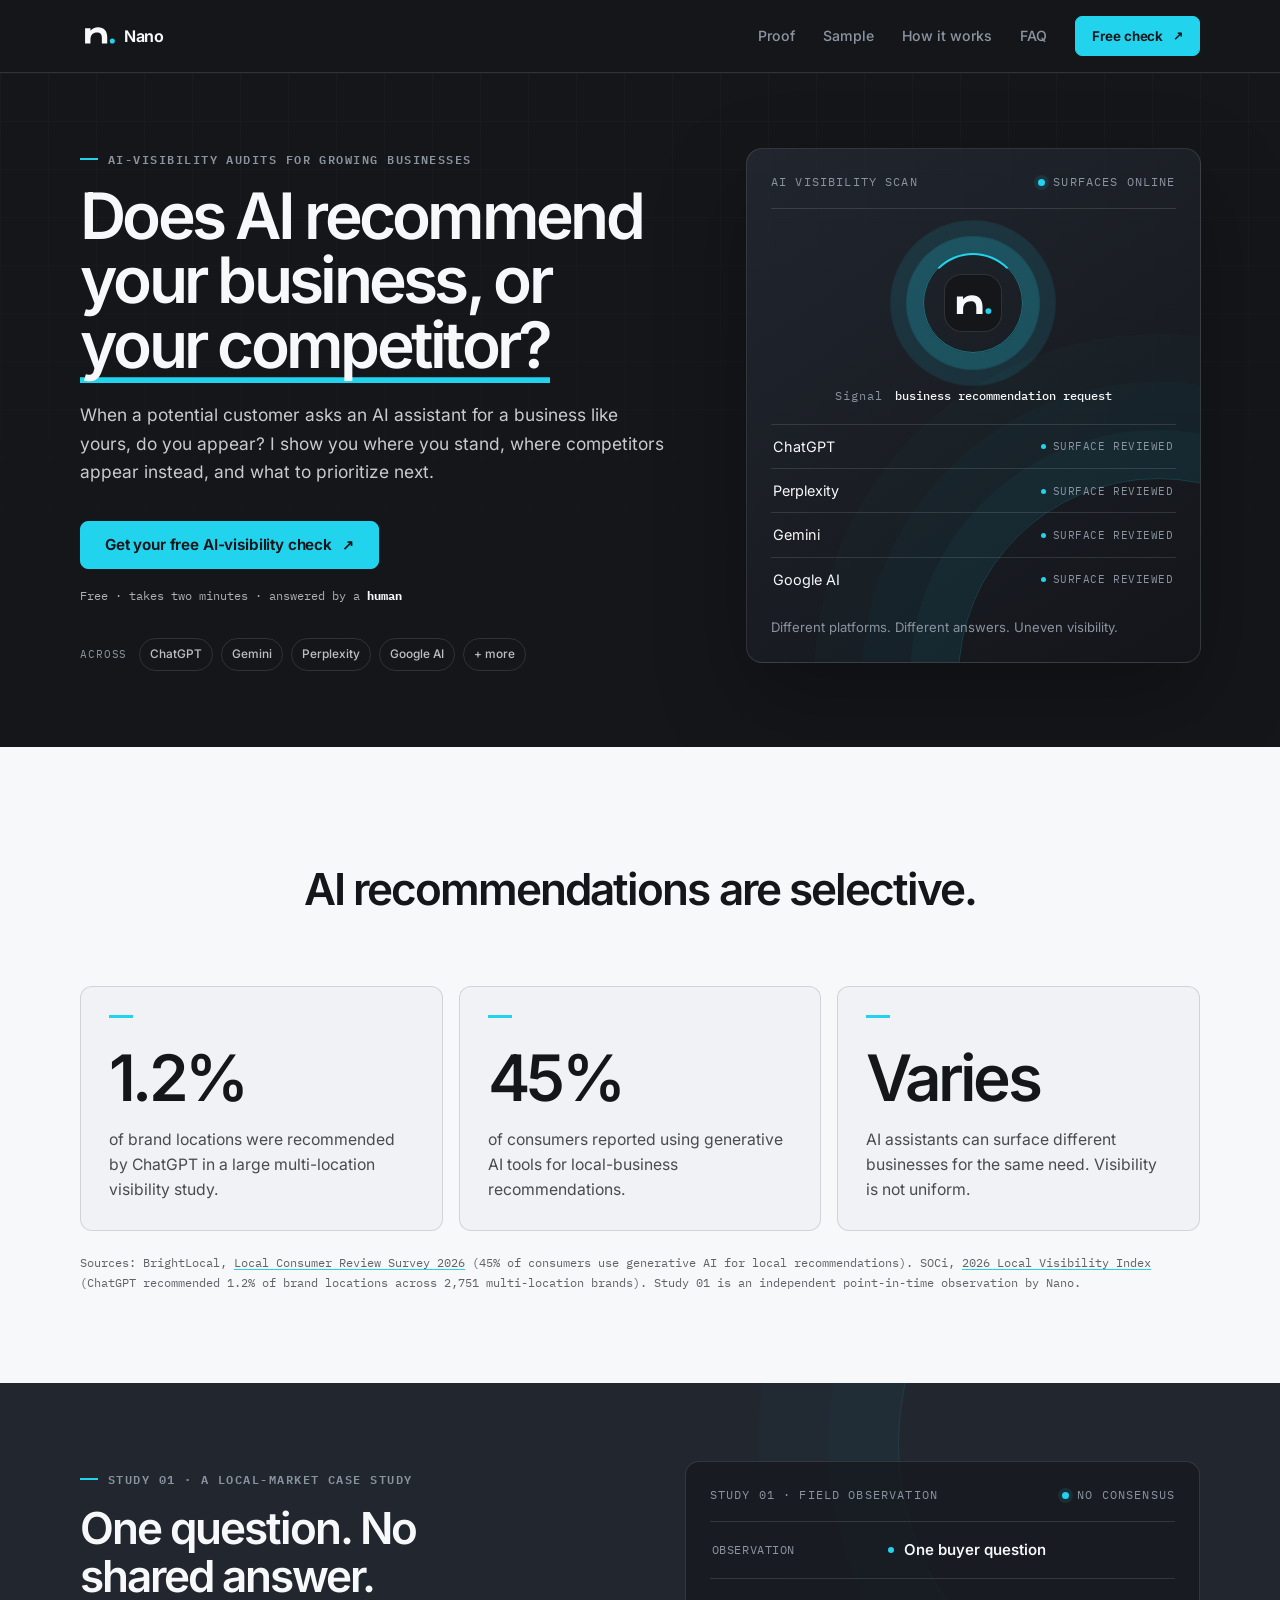
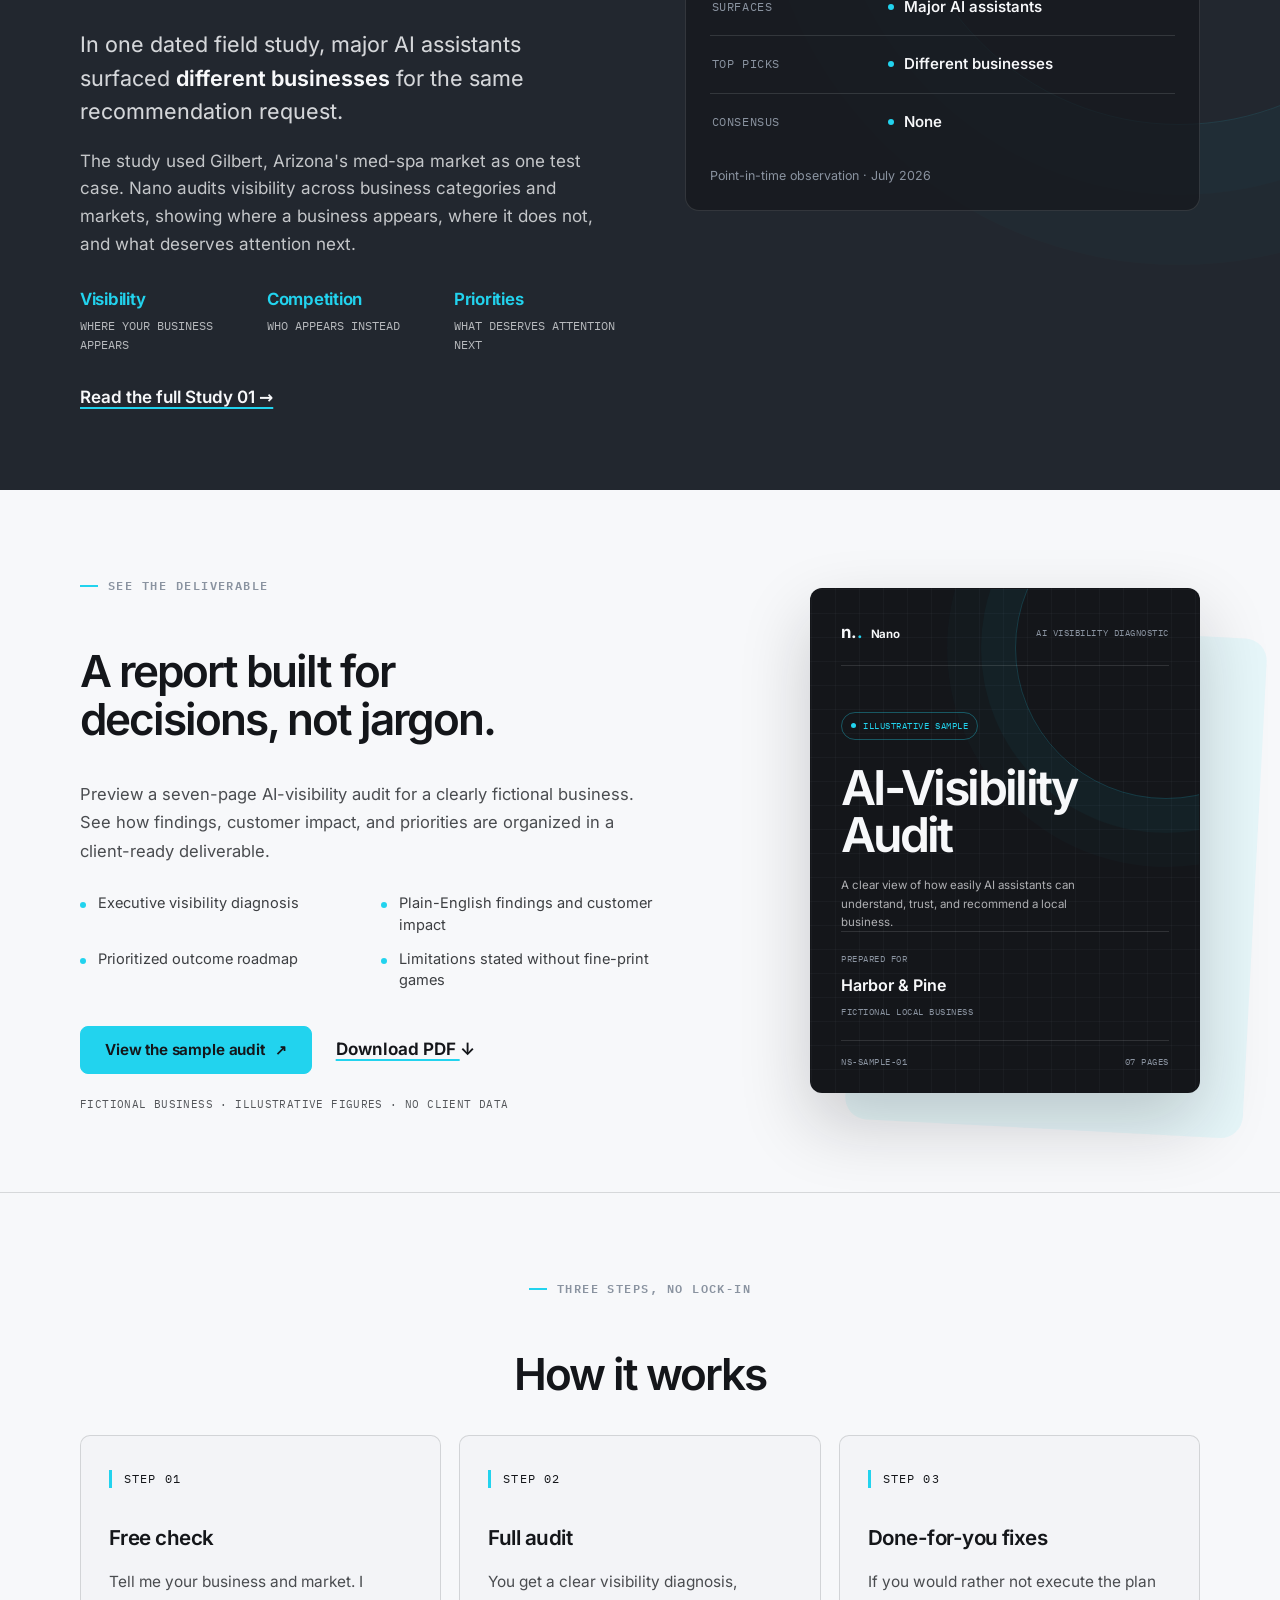
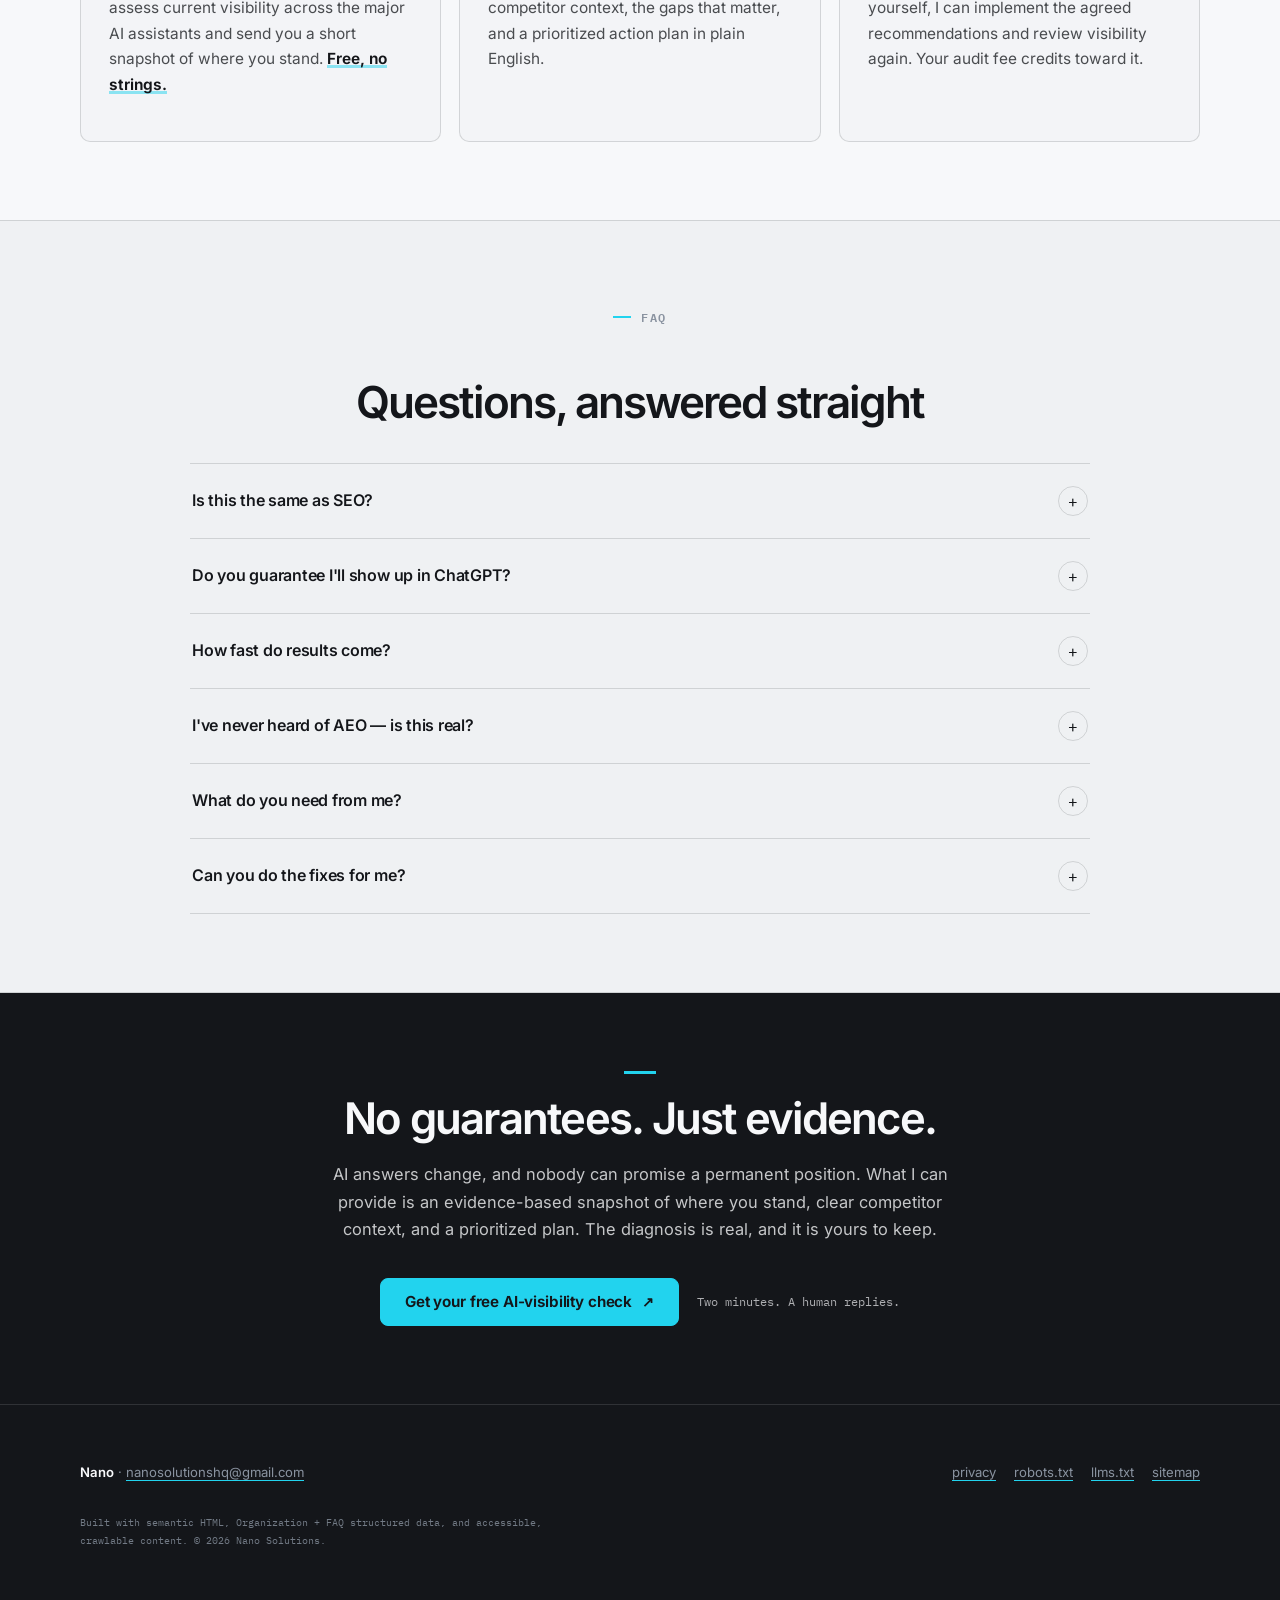
==== commit 2af40b09: "Add restrained diagnostic motion" ====
--- a/index.html
+++ b/index.html
@@ -160,7 +160,8 @@
     ]
   }
   </script>
-  <link rel="stylesheet" href="assets/css/site.css?v=20260714-11">
+  <link rel="stylesheet" href="assets/css/site.css?v=20260714-12">
+  <script defer src="assets/js/motion.js?v=20260714-1"></script>
   <script defer src="https://cloud.umami.is/script.js" data-website-id="a9b7ba1e-7be3-4b48-bb45-84d004ca94ab" data-domains="nanosolutionshq.github.io" data-exclude-search="true" data-exclude-hash="true" data-do-not-track="true"></script>
 </head>
 <body id="top">
@@ -226,17 +227,17 @@
           <h2 id="stats-h">AI recommendations are selective.</h2>
         </div>
         <dl class="stat-grid" aria-label="AI visibility market statistics">
-          <div class="stat">
+          <div class="stat" data-reveal>
             <div class="tick" aria-hidden="true"></div>
             <dt class="value">1.2%</dt>
             <dd class="label">of brand locations were recommended by ChatGPT in a large multi-location visibility study.</dd>
           </div>
-          <div class="stat">
+          <div class="stat" data-reveal data-reveal-delay="70">
             <div class="tick" aria-hidden="true"></div>
             <dt class="value">45%</dt>
             <dd class="label">of consumers reported using generative AI tools for local-business recommendations.</dd>
           </div>
-          <div class="stat">
+          <div class="stat" data-reveal data-reveal-delay="140">
             <div class="tick" aria-hidden="true"></div>
             <dt class="value">Varies</dt>
             <dd class="label">AI assistants can surface different businesses for the same need. Visibility is not uniform.</dd>
@@ -250,7 +251,7 @@
     <section class="band" id="proof" aria-labelledby="proof-h">
       <div class="wrap">
         <div class="proof-layout">
-          <div>
+          <div data-reveal>
             <div class="section-head">
               <p class="eyebrow">Study 01 · A local-market case study</p>
               <h2 id="proof-h">One question. No shared answer.</h2>
@@ -264,7 +265,7 @@
             </div>
             <a class="study-link" href="/study" data-umami-event="study-view" data-umami-event-placement="proof">Read the full Study 01 →</a>
           </div>
-          <aside class="proof-data" aria-label="Study 01 summary: AI assistants did not share one top recommendation">
+          <aside class="proof-data" data-reveal data-reveal-delay="80" aria-label="Study 01 summary: AI assistants did not share one top recommendation">
             <div class="panel-bar"><span>Study 01 · Field observation</span><span class="signal"><i aria-hidden="true"></i>No consensus</span></div>
             <dl class="answer-matrix">
               <div class="answer-row"><dt>Observation</dt><dd>One buyer question</dd></div>
@@ -281,7 +282,7 @@
     <!-- 4 · Sample deliverable -->
     <section class="sample-section" id="sample" aria-labelledby="sample-h">
       <div class="wrap sample-layout">
-        <div class="sample-copy">
+        <div class="sample-copy" data-reveal>
           <p class="eyebrow">See the deliverable</p>
           <h2 id="sample-h">A report built for decisions, not jargon.</h2>
           <p class="sample-lead">Preview a seven-page AI-visibility audit for a clearly fictional business. See how findings, customer impact, and priorities are organized in a client-ready deliverable.</p>
@@ -298,7 +299,7 @@
           <p class="sample-note">Fictional business · Illustrative figures · No client data</p>
         </div>
 
-        <a class="sample-preview" href="/sample-audit" aria-label="Open the seven-page sample AI-visibility audit" data-umami-event="sample-audit-view" data-umami-event-placement="cover-preview">
+        <a class="sample-preview" data-reveal="scale" data-reveal-delay="80" href="/sample-audit" aria-label="Open the seven-page sample AI-visibility audit" data-umami-event="sample-audit-view" data-umami-event-placement="cover-preview">
           <span class="sample-sheet" aria-hidden="true">
             <span class="sample-sheet-head"><span><b>n.</b> Nano</span><span>AI visibility diagnostic</span></span>
             <span class="sample-badge"><i></i> Illustrative sample</span>
@@ -319,17 +320,17 @@
           <h2 id="how-h">How it works</h2>
         </div>
         <div class="steps">
-          <div class="step">
+          <div class="step" data-reveal>
             <span class="num">STEP 01</span>
             <h3>Free check</h3>
             <p>Tell me your business and market. I assess current visibility across the major AI assistants and send you a short snapshot of where you stand. <span class="free-tag">Free, no strings.</span></p>
           </div>
-          <div class="step">
+          <div class="step" data-reveal data-reveal-delay="70">
             <span class="num">STEP 02</span>
             <h3>Full audit</h3>
             <p>You get a clear visibility diagnosis, competitor context, the gaps that matter, and a prioritized action plan in plain English.</p>
           </div>
-          <div class="step">
+          <div class="step" data-reveal data-reveal-delay="140">
             <span class="num">STEP 03</span>
             <h3>Done-for-you fixes</h3>
             <p>If you would rather not execute the plan yourself, I can implement the agreed recommendations and review visibility again. Your audit fee credits toward it.</p>
@@ -345,7 +346,7 @@
           <p class="eyebrow">FAQ</p>
           <h2 id="faq-h">Questions, answered straight</h2>
         </div>
-        <div class="faq-list">
+        <div class="faq-list" data-reveal>
           <details class="faq-item">
             <summary>Is this the same as SEO?</summary>
             <div class="answer"><p>No. SEO focuses on search results. This checks whether AI assistants name your business when someone asks for a recommendation. The disciplines overlap, but visibility in one does not guarantee visibility in the other.</p></div>
@@ -376,7 +377,7 @@
 
     <!-- 7 · Honesty + final CTA -->
     <section class="honesty" aria-labelledby="honesty-h">
-      <div class="wrap">
+      <div class="wrap" data-reveal>
         <h2 id="honesty-h" class="visually-hidden">The honest version</h2>
         <p class="honesty-lead">No guarantees. Just evidence.</p>
         <p class="honesty-copy">AI answers change, and nobody can promise a permanent position. What I can provide is an evidence-based snapshot of where you stand, clear competitor context, and a prioritized plan. The diagnosis is real, and it is yours to keep.</p>
--- a/assets/css/site.css
+++ b/assets/css/site.css
@@ -17,6 +17,11 @@
   --line-dark: rgba(247, 248, 250, 0.12);
   --surface-dark: rgba(34, 39, 47, 0.74);
   --shadow: 0 18px 48px rgba(20, 22, 26, 0.1);
+  --motion-fast: 160ms;
+  --motion-base: 440ms;
+  --motion-slow: 620ms;
+  --ease-out: cubic-bezier(0.22, 1, 0.36, 1);
+  --ease-standard: cubic-bezier(0.4, 0, 0.2, 1);
 }
 
 * {
@@ -162,12 +167,33 @@
 }
 
 .site-nav a {
+  position: relative;
   color: var(--gray);
   text-decoration: none;
+  transition: color var(--motion-fast) var(--ease-standard);
 }
 
 .site-nav a:hover {
   color: var(--paper);
+}
+
+.site-nav a:not(.btn)::after {
+  position: absolute;
+  right: 0;
+  bottom: -7px;
+  left: 0;
+  height: 1px;
+  background: var(--cyan);
+  content: "";
+  transform: scaleX(0);
+  transform-origin: right center;
+  transition: transform 220ms var(--ease-out);
+}
+
+.site-nav a:not(.btn):hover::after,
+.site-nav a:not(.btn):focus-visible::after {
+  transform: scaleX(1);
+  transform-origin: left center;
 }
 
 /* Buttons */
@@ -196,6 +222,7 @@
   content: "↗";
   font-family: "IBM Plex Mono", ui-monospace, monospace;
   font-size: 0.9em;
+  transition: transform 180ms var(--ease-out);
 }
 
 button.btn::after {
@@ -208,6 +235,19 @@
   text-decoration: none;
   transform: translateY(-2px);
   box-shadow: 0 12px 30px rgba(34, 211, 238, 0.16);
+}
+
+.btn:hover::after {
+  transform: translate(2px, -2px);
+}
+
+button.btn:hover::after {
+  transform: translateX(3px);
+}
+
+.btn:active {
+  transform: translateY(0) scale(0.985);
+  transition-duration: 80ms;
 }
 
 .btn.small {
@@ -559,6 +599,132 @@
   to { transform: rotate(360deg); }
 }
 
+@keyframes diagnostic-enter {
+  from {
+    opacity: 0;
+    transform: translate3d(0, 12px, 0);
+  }
+  to {
+    opacity: 1;
+    transform: translate3d(0, 0, 0);
+  }
+}
+
+@keyframes diagnostic-panel-enter {
+  from {
+    opacity: 0;
+    transform: translate3d(0, 10px, 0) scale(0.992);
+  }
+  to {
+    opacity: 1;
+    transform: translate3d(0, 0, 0) scale(1);
+  }
+}
+
+@keyframes diagnostic-row-enter {
+  from {
+    opacity: 0;
+    transform: translate3d(8px, 0, 0);
+  }
+  to {
+    opacity: 1;
+    transform: translate3d(0, 0, 0);
+  }
+}
+
+@keyframes signal-acquired {
+  0% {
+    box-shadow: 0 0 0 0 rgba(34, 211, 238, 0.36);
+    opacity: 0.65;
+    transform: scale(0.82);
+  }
+  45% {
+    box-shadow: 0 0 0 8px rgba(34, 211, 238, 0);
+    opacity: 1;
+    transform: scale(1.12);
+  }
+  100% {
+    box-shadow: 0 0 0 4px rgba(34, 211, 238, 0.1);
+    opacity: 1;
+    transform: scale(1);
+  }
+}
+
+@keyframes faq-answer-enter {
+  from {
+    opacity: 0;
+    transform: translate3d(0, -4px, 0);
+  }
+  to {
+    opacity: 1;
+    transform: translate3d(0, 0, 0);
+  }
+}
+
+@media (prefers-reduced-motion: no-preference) {
+  .hero-copy > .eyebrow {
+    animation: diagnostic-enter 420ms var(--ease-out) 40ms both;
+  }
+
+  .hero .sub {
+    animation: diagnostic-enter 500ms var(--ease-out) 110ms both;
+  }
+
+  .hero .cta-row {
+    animation: diagnostic-enter 480ms var(--ease-out) 180ms both;
+  }
+
+  .hero .engines {
+    animation: diagnostic-enter 440ms var(--ease-out) 240ms both;
+  }
+
+  .scan-panel {
+    animation: diagnostic-panel-enter var(--motion-slow) var(--ease-out) 110ms both;
+  }
+
+  .scan-panel .signal i {
+    animation: signal-acquired 1100ms var(--ease-out) 620ms both;
+  }
+
+  .engine-readout li {
+    animation: diagnostic-row-enter 440ms var(--ease-out) both;
+  }
+
+  .engine-readout li:nth-child(1) { animation-delay: 300ms; }
+  .engine-readout li:nth-child(2) { animation-delay: 360ms; }
+  .engine-readout li:nth-child(3) { animation-delay: 420ms; }
+  .engine-readout li:nth-child(4) { animation-delay: 480ms; }
+
+  .check-landing-intro > .eyebrow {
+    animation: diagnostic-enter 420ms var(--ease-out) 40ms both;
+  }
+
+  .check-landing-intro > p:last-of-type {
+    animation: diagnostic-enter 500ms var(--ease-out) 100ms both;
+  }
+
+  .check-trust {
+    animation: diagnostic-enter 480ms var(--ease-out) 160ms both;
+  }
+
+  .check-landing .form-card {
+    animation: diagnostic-panel-enter var(--motion-slow) var(--ease-out) 100ms both;
+  }
+
+  .check-expect {
+    animation: diagnostic-enter 520ms var(--ease-out) 220ms both;
+  }
+
+  .faq-item[open] .answer {
+    animation: faq-answer-enter 200ms var(--ease-out) both;
+  }
+
+  .not-found-page .article-hero .article-shell,
+  .thank-card {
+    animation: diagnostic-enter 460ms var(--ease-out) 50ms both;
+  }
+}
+
 /* Main sections */
 
 section {
@@ -897,6 +1063,15 @@
   color: var(--ink);
   font-weight: 650;
   text-decoration-color: var(--cyan);
+}
+
+.sample-download span {
+  display: inline-block;
+  transition: transform 180ms var(--ease-out);
+}
+
+.sample-download:hover span {
+  transform: translateY(3px);
 }
 
 .sample-note {
@@ -1330,6 +1505,11 @@
   font-weight: 600;
   letter-spacing: 0.05em;
   text-transform: uppercase;
+  transition: color var(--motion-fast) var(--ease-standard);
+}
+
+.field:focus-within label {
+  color: var(--cyan);
 }
 
 .field input {
@@ -2442,9 +2622,21 @@
   *::before,
   *::after {
     scroll-behavior: auto !important;
+    animation-delay: 0ms !important;
     animation-duration: 0.001ms !important;
     animation-iteration-count: 1 !important;
     transition-duration: 0.001ms !important;
+  }
+
+  .scan-rings::after {
+    animation: none !important;
+  }
+
+  .btn:hover,
+  .btn:active,
+  .sample-preview:hover .sample-sheet,
+  .sample-download:hover span {
+    transform: none !important;
   }
 }
 
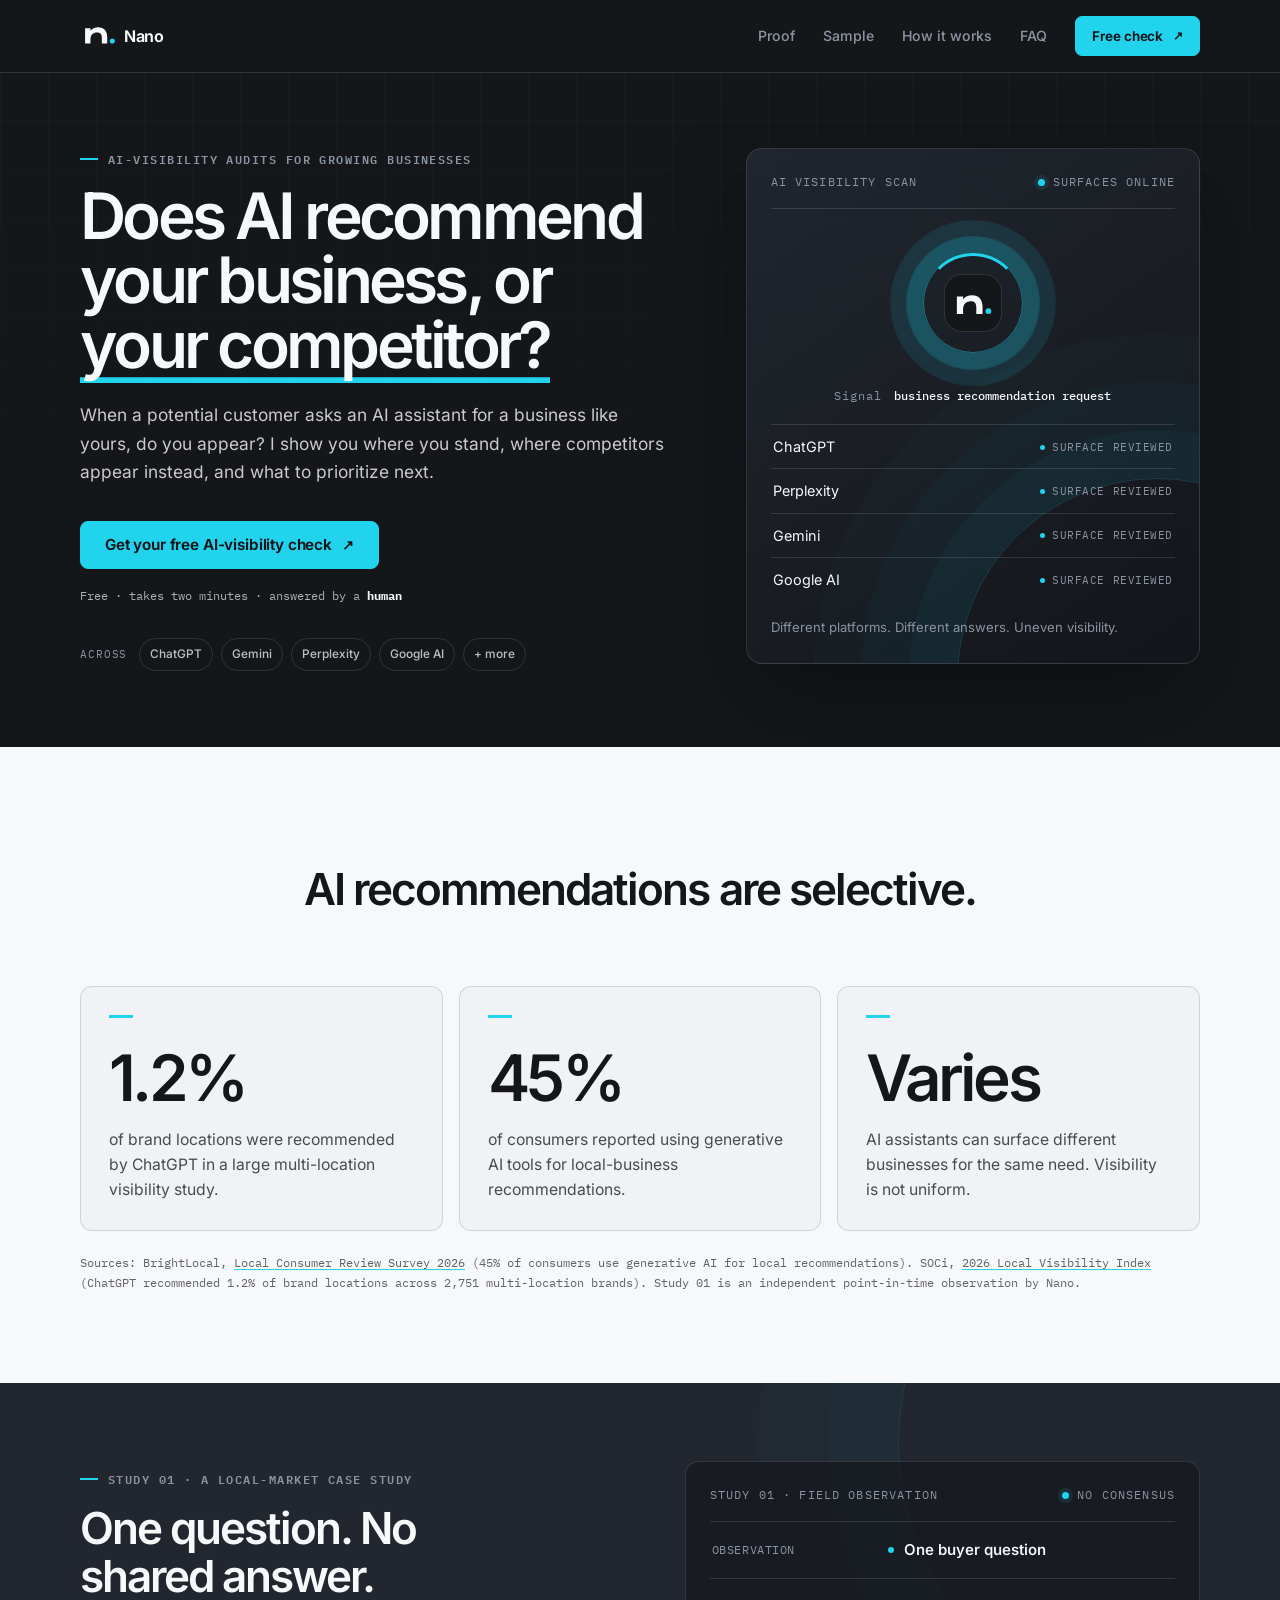
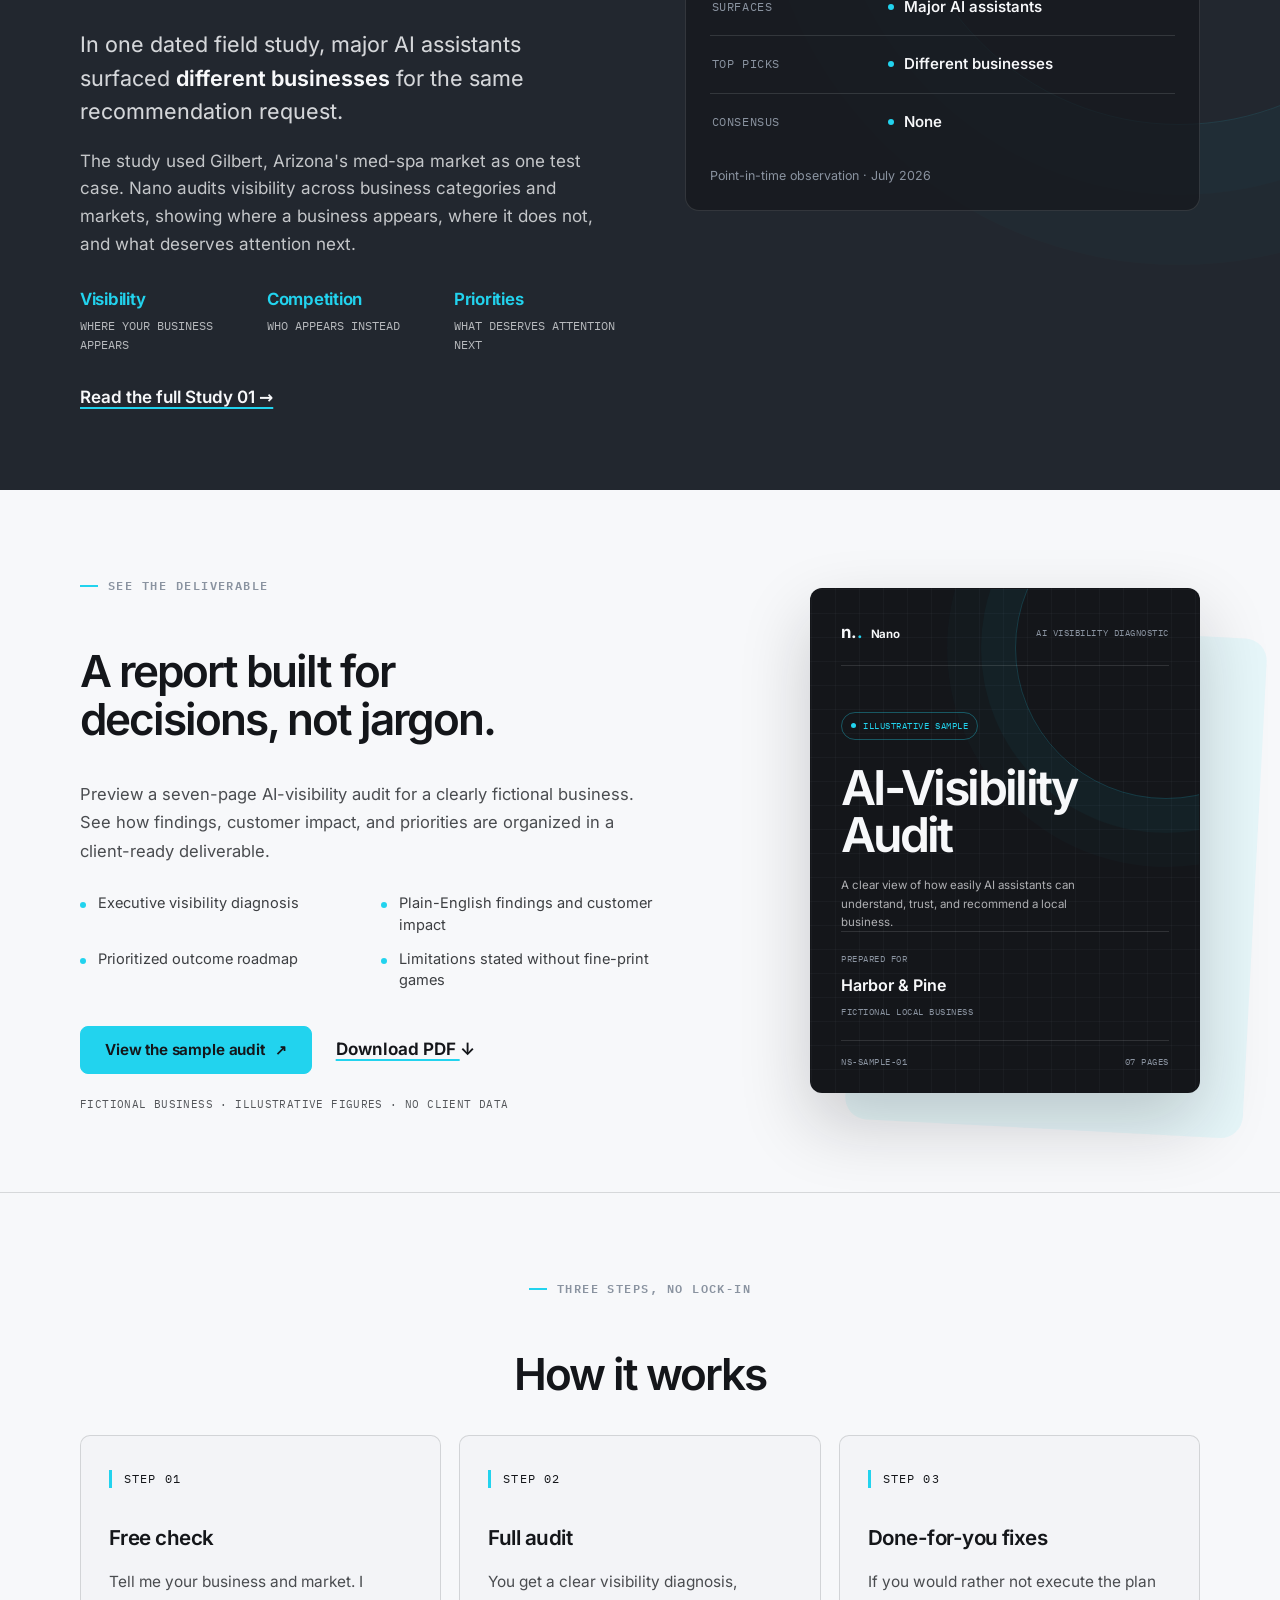
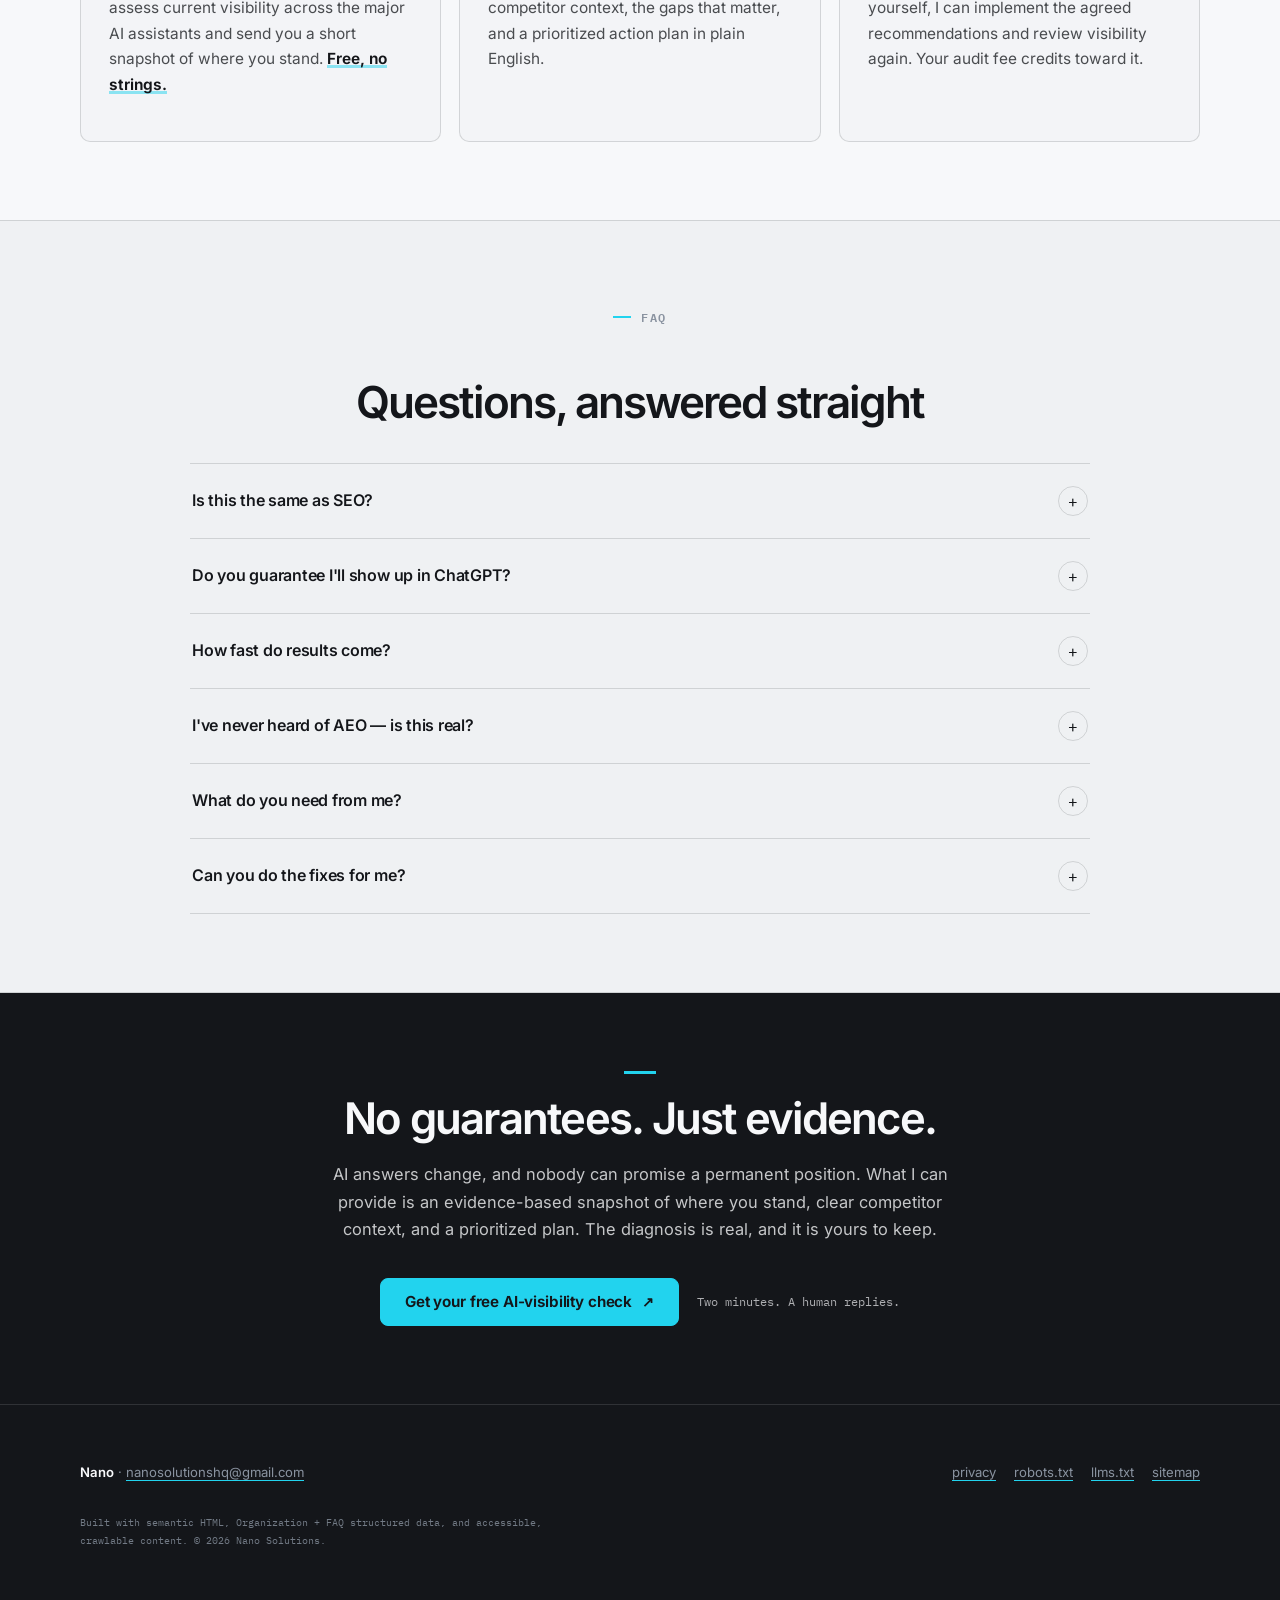
==== commit 30d5270a: "Make Nano motion unmistakable" ====
--- a/index.html
+++ b/index.html
@@ -160,8 +160,8 @@
     ]
   }
   </script>
-  <link rel="stylesheet" href="assets/css/site.css?v=20260714-12">
-  <script defer src="assets/js/motion.js?v=20260714-1"></script>
+  <link rel="stylesheet" href="assets/css/site.css?v=20260714-13">
+  <script defer src="assets/js/motion.js?v=20260714-2"></script>
   <script defer src="https://cloud.umami.is/script.js" data-website-id="a9b7ba1e-7be3-4b48-bb45-84d004ca94ab" data-domains="nanosolutionshq.github.io" data-exclude-search="true" data-exclude-hash="true" data-do-not-track="true"></script>
 </head>
 <body id="top">
@@ -232,12 +232,12 @@
             <dt class="value">1.2%</dt>
             <dd class="label">of brand locations were recommended by ChatGPT in a large multi-location visibility study.</dd>
           </div>
-          <div class="stat" data-reveal data-reveal-delay="70">
+          <div class="stat" data-reveal data-reveal-delay="110">
             <div class="tick" aria-hidden="true"></div>
             <dt class="value">45%</dt>
             <dd class="label">of consumers reported using generative AI tools for local-business recommendations.</dd>
           </div>
-          <div class="stat" data-reveal data-reveal-delay="140">
+          <div class="stat" data-reveal data-reveal-delay="220">
             <div class="tick" aria-hidden="true"></div>
             <dt class="value">Varies</dt>
             <dd class="label">AI assistants can surface different businesses for the same need. Visibility is not uniform.</dd>
@@ -251,7 +251,7 @@
     <section class="band" id="proof" aria-labelledby="proof-h">
       <div class="wrap">
         <div class="proof-layout">
-          <div data-reveal>
+          <div data-reveal="left">
             <div class="section-head">
               <p class="eyebrow">Study 01 · A local-market case study</p>
               <h2 id="proof-h">One question. No shared answer.</h2>
@@ -265,7 +265,7 @@
             </div>
             <a class="study-link" href="/study" data-umami-event="study-view" data-umami-event-placement="proof">Read the full Study 01 →</a>
           </div>
-          <aside class="proof-data" data-reveal data-reveal-delay="80" aria-label="Study 01 summary: AI assistants did not share one top recommendation">
+          <aside class="proof-data" data-reveal="right" data-reveal-delay="130" aria-label="Study 01 summary: AI assistants did not share one top recommendation">
             <div class="panel-bar"><span>Study 01 · Field observation</span><span class="signal"><i aria-hidden="true"></i>No consensus</span></div>
             <dl class="answer-matrix">
               <div class="answer-row"><dt>Observation</dt><dd>One buyer question</dd></div>
@@ -282,7 +282,7 @@
     <!-- 4 · Sample deliverable -->
     <section class="sample-section" id="sample" aria-labelledby="sample-h">
       <div class="wrap sample-layout">
-        <div class="sample-copy" data-reveal>
+        <div class="sample-copy" data-reveal="left">
           <p class="eyebrow">See the deliverable</p>
           <h2 id="sample-h">A report built for decisions, not jargon.</h2>
           <p class="sample-lead">Preview a seven-page AI-visibility audit for a clearly fictional business. See how findings, customer impact, and priorities are organized in a client-ready deliverable.</p>
@@ -299,7 +299,7 @@
           <p class="sample-note">Fictional business · Illustrative figures · No client data</p>
         </div>
 
-        <a class="sample-preview" data-reveal="scale" data-reveal-delay="80" href="/sample-audit" aria-label="Open the seven-page sample AI-visibility audit" data-umami-event="sample-audit-view" data-umami-event-placement="cover-preview">
+        <a class="sample-preview" data-reveal="right" data-reveal-delay="130" href="/sample-audit" aria-label="Open the seven-page sample AI-visibility audit" data-umami-event="sample-audit-view" data-umami-event-placement="cover-preview">
           <span class="sample-sheet" aria-hidden="true">
             <span class="sample-sheet-head"><span><b>n.</b> Nano</span><span>AI visibility diagnostic</span></span>
             <span class="sample-badge"><i></i> Illustrative sample</span>
@@ -325,12 +325,12 @@
             <h3>Free check</h3>
             <p>Tell me your business and market. I assess current visibility across the major AI assistants and send you a short snapshot of where you stand. <span class="free-tag">Free, no strings.</span></p>
           </div>
-          <div class="step" data-reveal data-reveal-delay="70">
+          <div class="step" data-reveal data-reveal-delay="110">
             <span class="num">STEP 02</span>
             <h3>Full audit</h3>
             <p>You get a clear visibility diagnosis, competitor context, the gaps that matter, and a prioritized action plan in plain English.</p>
           </div>
-          <div class="step" data-reveal data-reveal-delay="140">
+          <div class="step" data-reveal data-reveal-delay="220">
             <span class="num">STEP 03</span>
             <h3>Done-for-you fixes</h3>
             <p>If you would rather not execute the plan yourself, I can implement the agreed recommendations and review visibility again. Your audit fee credits toward it.</p>
@@ -377,7 +377,7 @@
 
     <!-- 7 · Honesty + final CTA -->
     <section class="honesty" aria-labelledby="honesty-h">
-      <div class="wrap" data-reveal>
+      <div class="wrap" data-reveal="scale">
         <h2 id="honesty-h" class="visually-hidden">The honest version</h2>
         <p class="honesty-lead">No guarantees. Just evidence.</p>
         <p class="honesty-copy">AI answers change, and nobody can promise a permanent position. What I can provide is an evidence-based snapshot of where you stand, clear competitor context, and a prioritized plan. The diagnosis is real, and it is yours to keep.</p>
--- a/assets/css/site.css
+++ b/assets/css/site.css
@@ -18,8 +18,8 @@
   --surface-dark: rgba(34, 39, 47, 0.74);
   --shadow: 0 18px 48px rgba(20, 22, 26, 0.1);
   --motion-fast: 160ms;
-  --motion-base: 440ms;
-  --motion-slow: 620ms;
+  --motion-base: 620ms;
+  --motion-slow: 820ms;
   --ease-out: cubic-bezier(0.22, 1, 0.36, 1);
   --ease-standard: cubic-bezier(0.4, 0, 0.2, 1);
 }
@@ -233,16 +233,16 @@
   background: var(--cyan);
   color: var(--ink);
   text-decoration: none;
-  transform: translateY(-2px);
-  box-shadow: 0 12px 30px rgba(34, 211, 238, 0.16);
+  transform: translateY(-3px);
+  box-shadow: 0 16px 34px rgba(34, 211, 238, 0.2);
 }
 
 .btn:hover::after {
-  transform: translate(2px, -2px);
+  transform: translate(4px, -4px);
 }
 
 button.btn:hover::after {
-  transform: translateX(3px);
+  transform: translateX(4px);
 }
 
 .btn:active {
@@ -504,13 +504,31 @@
 .scan-rings::after {
   position: absolute;
   inset: -1px;
-  border-top: 2px solid var(--cyan);
-  border-right: 2px solid transparent;
-  border-bottom: 2px solid transparent;
-  border-left: 2px solid transparent;
+  border-top: 3px solid var(--cyan);
+  border-right: 3px solid transparent;
+  border-bottom: 3px solid transparent;
+  border-left: 3px solid transparent;
   border-radius: 50%;
   content: "";
-  animation: scan-rotate 12s linear infinite;
+  animation: scan-rotate 7.5s linear infinite;
+  transform-origin: center;
+}
+
+.scan-rings::before {
+  position: absolute;
+  inset: -33px;
+  background: conic-gradient(
+    from 0deg,
+    transparent 0deg,
+    rgba(34, 211, 238, 0.02) 18deg,
+    rgba(34, 211, 238, 0.18) 42deg,
+    transparent 82deg
+  );
+  border-radius: 50%;
+  content: "";
+  -webkit-mask: radial-gradient(circle, transparent 70%, black 72%, black 76%, transparent 78%);
+  mask: radial-gradient(circle, transparent 70%, black 72%, black 76%, transparent 78%);
+  animation: scan-rotate-reverse 6.4s linear infinite;
 }
 
 .scan-core {
@@ -599,10 +617,14 @@
   to { transform: rotate(360deg); }
 }
 
+@keyframes scan-rotate-reverse {
+  to { transform: rotate(-360deg); }
+}
+
 @keyframes diagnostic-enter {
   from {
-    opacity: 0;
-    transform: translate3d(0, 12px, 0);
+    opacity: 0.05;
+    transform: translate3d(0, 20px, 0);
   }
   to {
     opacity: 1;
@@ -612,8 +634,8 @@
 
 @keyframes diagnostic-panel-enter {
   from {
-    opacity: 0;
-    transform: translate3d(0, 10px, 0) scale(0.992);
+    opacity: 0.05;
+    transform: translate3d(0, 22px, 0) scale(0.97);
   }
   to {
     opacity: 1;
@@ -621,14 +643,87 @@
   }
 }
 
-@keyframes diagnostic-row-enter {
+@keyframes diagnostic-panel-enter-right {
   from {
-    opacity: 0;
-    transform: translate3d(8px, 0, 0);
+    opacity: 0.05;
+    transform: translate3d(30px, 0, 0) scale(0.97);
+  }
+  to {
+    opacity: 1;
+    transform: translate3d(0, 0, 0) scale(1);
+  }
+}
+
+@keyframes diagnostic-enter-left {
+  from {
+    opacity: 0.05;
+    transform: translate3d(-24px, 0, 0);
   }
   to {
     opacity: 1;
     transform: translate3d(0, 0, 0);
+  }
+}
+
+@keyframes headline-settle {
+  from {
+    transform: translate3d(0, 24px, 0);
+  }
+  to {
+    transform: translate3d(0, 0, 0);
+  }
+}
+
+@keyframes underline-lock {
+  from { box-shadow: inset 0 0 var(--cyan); }
+  to { box-shadow: inset 0 -0.09em var(--cyan); }
+}
+
+@keyframes diagnostic-row-enter {
+  from {
+    opacity: 0.05;
+    transform: translate3d(16px, 0, 0);
+  }
+  to {
+    opacity: 1;
+    transform: translate3d(0, 0, 0);
+  }
+}
+
+@keyframes signal-live {
+  0%, 100% {
+    box-shadow: 0 0 0 4px rgba(34, 211, 238, 0.08);
+    opacity: 0.68;
+    transform: scale(0.84);
+  }
+  50% {
+    box-shadow: 0 0 0 8px rgba(34, 211, 238, 0.02);
+    opacity: 1;
+    transform: scale(1.18);
+  }
+}
+
+@keyframes status-scan {
+  0%, 24%, 100% {
+    opacity: 0.5;
+    transform: scale(0.9);
+  }
+  9% {
+    opacity: 1;
+    transform: scale(1.45);
+  }
+}
+
+@keyframes core-breathe {
+  0%, 100% {
+    border-color: var(--line-dark);
+    box-shadow: 0 0 0 0 rgba(34, 211, 238, 0);
+    transform: scale(1);
+  }
+  50% {
+    border-color: rgba(34, 211, 238, 0.34);
+    box-shadow: 0 0 0 6px rgba(34, 211, 238, 0.055);
+    transform: scale(1.045);
   }
 }
 
@@ -652,8 +747,8 @@
 
 @keyframes faq-answer-enter {
   from {
-    opacity: 0;
-    transform: translate3d(0, -4px, 0);
+    opacity: 0.05;
+    transform: translate3d(0, -8px, 0);
   }
   to {
     opacity: 1;
@@ -663,65 +758,102 @@
 
 @media (prefers-reduced-motion: no-preference) {
   .hero-copy > .eyebrow {
-    animation: diagnostic-enter 420ms var(--ease-out) 40ms both;
+    animation: diagnostic-enter 520ms var(--ease-out) 40ms backwards;
+  }
+
+  .hero h1 {
+    animation: headline-settle 760ms var(--ease-out) 90ms backwards;
+  }
+
+  .hero h1 em {
+    animation: underline-lock 820ms var(--ease-out) 520ms backwards;
   }
 
   .hero .sub {
-    animation: diagnostic-enter 500ms var(--ease-out) 110ms both;
+    animation: diagnostic-enter 640ms var(--ease-out) 180ms backwards;
   }
 
   .hero .cta-row {
-    animation: diagnostic-enter 480ms var(--ease-out) 180ms both;
+    animation: diagnostic-enter 600ms var(--ease-out) 300ms backwards;
   }
 
   .hero .engines {
-    animation: diagnostic-enter 440ms var(--ease-out) 240ms both;
+    animation: diagnostic-enter 560ms var(--ease-out) 420ms backwards;
   }
 
   .scan-panel {
-    animation: diagnostic-panel-enter var(--motion-slow) var(--ease-out) 110ms both;
+    animation: diagnostic-panel-enter-right var(--motion-slow) var(--ease-out) 130ms backwards;
   }
 
   .scan-panel .signal i {
-    animation: signal-acquired 1100ms var(--ease-out) 620ms both;
+    animation:
+      signal-acquired 1050ms var(--ease-out) 720ms backwards,
+      signal-live 2600ms ease-in-out 1700ms infinite;
+  }
+
+  .scan-core {
+    animation: core-breathe 3400ms ease-in-out 1100ms infinite;
   }
 
   .engine-readout li {
-    animation: diagnostic-row-enter 440ms var(--ease-out) both;
-  }
-
-  .engine-readout li:nth-child(1) { animation-delay: 300ms; }
-  .engine-readout li:nth-child(2) { animation-delay: 360ms; }
-  .engine-readout li:nth-child(3) { animation-delay: 420ms; }
-  .engine-readout li:nth-child(4) { animation-delay: 480ms; }
+    animation: diagnostic-row-enter 540ms var(--ease-out) backwards;
+  }
+
+  .engine-readout li:nth-child(1) { animation-delay: 440ms; }
+  .engine-readout li:nth-child(2) { animation-delay: 540ms; }
+  .engine-readout li:nth-child(3) { animation-delay: 640ms; }
+  .engine-readout li:nth-child(4) { animation-delay: 740ms; }
+
+  .engine-readout .status::before {
+    animation: status-scan 5200ms ease-in-out infinite;
+  }
+
+  .engine-readout li:nth-child(2) .status::before { animation-delay: 350ms; }
+  .engine-readout li:nth-child(3) .status::before { animation-delay: 700ms; }
+  .engine-readout li:nth-child(4) .status::before { animation-delay: 1050ms; }
 
   .check-landing-intro > .eyebrow {
-    animation: diagnostic-enter 420ms var(--ease-out) 40ms both;
+    animation: diagnostic-enter 520ms var(--ease-out) 40ms backwards;
+  }
+
+  .check-landing-intro h1 {
+    animation: headline-settle 760ms var(--ease-out) 90ms backwards;
   }
 
   .check-landing-intro > p:last-of-type {
-    animation: diagnostic-enter 500ms var(--ease-out) 100ms both;
+    animation: diagnostic-enter 640ms var(--ease-out) 220ms backwards;
   }
 
   .check-trust {
-    animation: diagnostic-enter 480ms var(--ease-out) 160ms both;
+    animation: diagnostic-enter 560ms var(--ease-out) 340ms backwards;
   }
 
   .check-landing .form-card {
-    animation: diagnostic-panel-enter var(--motion-slow) var(--ease-out) 100ms both;
+    animation: diagnostic-panel-enter-right var(--motion-slow) var(--ease-out) 150ms backwards;
   }
 
   .check-expect {
-    animation: diagnostic-enter 520ms var(--ease-out) 220ms both;
+    animation: diagnostic-enter-left 680ms var(--ease-out) 420ms backwards;
   }
 
   .faq-item[open] .answer {
-    animation: faq-answer-enter 200ms var(--ease-out) both;
+    animation: faq-answer-enter 280ms var(--ease-out) backwards;
   }
 
   .not-found-page .article-hero .article-shell,
   .thank-card {
-    animation: diagnostic-enter 460ms var(--ease-out) 50ms both;
+    animation: diagnostic-panel-enter 620ms var(--ease-out) 70ms backwards;
+  }
+}
+
+@media (max-width: 920px) and (prefers-reduced-motion: no-preference) {
+  .scan-panel,
+  .check-landing .form-card {
+    animation-name: diagnostic-panel-enter;
+  }
+
+  .check-expect {
+    animation-name: diagnostic-enter;
   }
 }
 
@@ -1137,8 +1269,8 @@
 }
 
 .sample-preview:hover .sample-sheet {
-  transform: translateY(-5px);
-  box-shadow: 0 38px 86px rgba(20, 22, 26, 0.25);
+  transform: translateY(-7px) scale(1.01);
+  box-shadow: 0 42px 92px rgba(20, 22, 26, 0.28);
 }
 
 .sample-sheet-head,
@@ -2628,7 +2760,11 @@
     transition-duration: 0.001ms !important;
   }
 
-  .scan-rings::after {
+  .scan-rings::before,
+  .scan-rings::after,
+  .scan-core,
+  .scan-panel .signal i,
+  .engine-readout .status::before {
     animation: none !important;
   }
 
